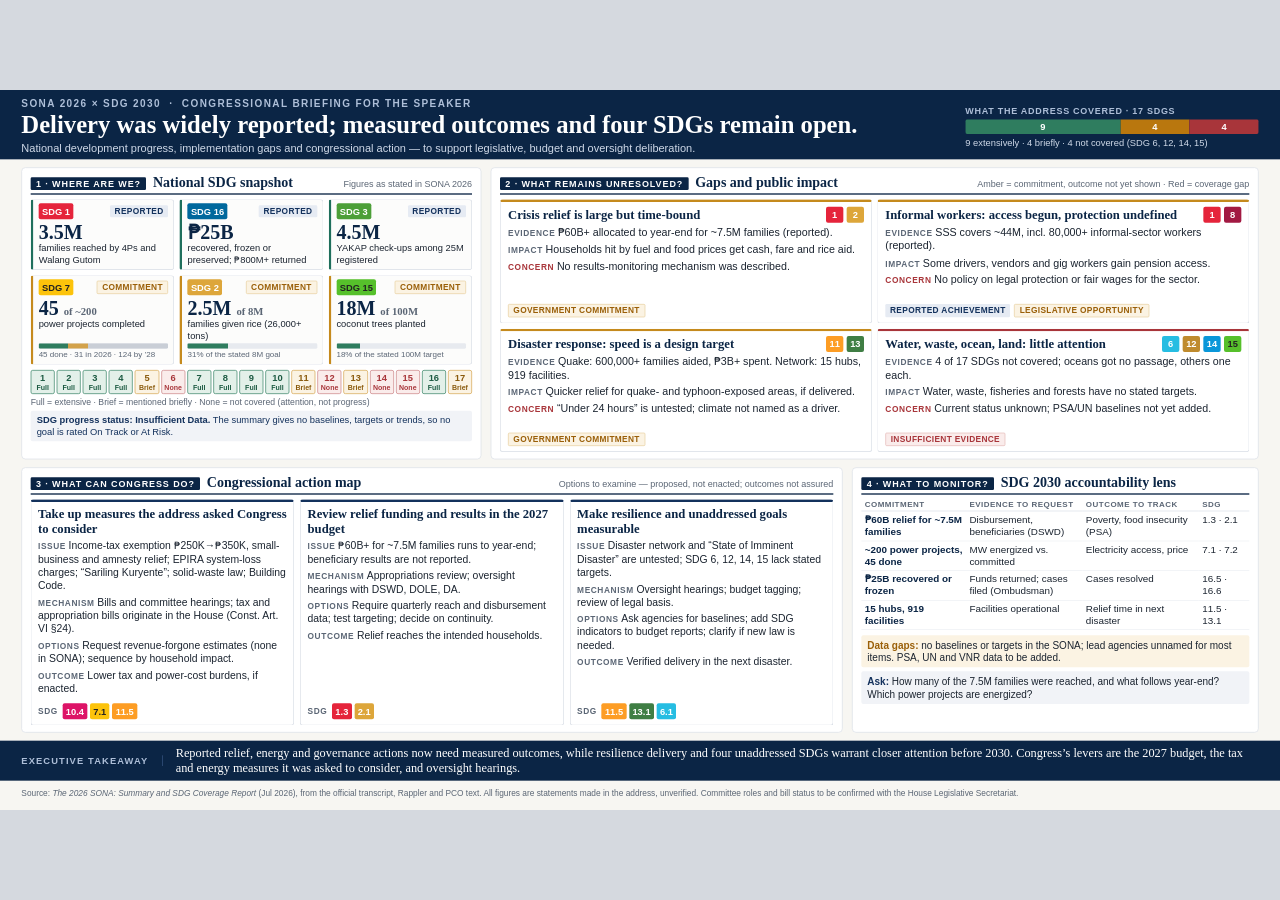
==== index.html @ 61a9dd0f "Add one-page Congressional SDG executive dashboard for SONA 2026 Co-Authored-By: Claude Sonnet 5.5 <" ====
<!doctype html>
<html lang="en">
<head>
<meta charset="utf-8">
<meta name="viewport" content="width=device-width, initial-scale=1">
<title>SONA 2026 × SDG 2030 — Congressional Executive Dashboard</title>
<style>
  :root{
    --navy:#0b2545; --navy-2:#13315c; --ink:#1b2430; --gray:#5b6675; --gray-2:#8a94a3;
    --line:#d9dee6; --paper:#f7f6f2; --card:#ffffff;
    --amber:#9a5f08; --amber-bg:#fbf3e3; --red:#a8353a; --red-bg:#faeceb; --teal:#1f6f5c;
  }
  *{box-sizing:border-box;margin:0;padding:0}
  html,body{height:100%;background:#d5d9df}
  body{font-family:"Segoe UI",Roboto,"Helvetica Neue",Arial,sans-serif;color:var(--ink);overflow:hidden}
  #stage{width:1920px;height:1080px;background:var(--paper);position:absolute;left:50%;top:50%;
    transform-origin:center center;display:grid;grid-template-rows:104px minmax(0,1fr) 60px 32px;gap:12px;padding:0 32px}
  h1,h2,h3{font-family:Georgia,"Times New Roman",serif;color:var(--navy)}

  /* A — headline */
  header{margin:0 -32px;padding:12px 32px;background:var(--navy);color:#fff;display:grid;grid-template-columns:1fr 440px;gap:32px;align-items:center}
  .eyebrow{font-size:15px;letter-spacing:.14em;text-transform:uppercase;color:#aebfd8;font-weight:600}
  header h1{color:#fff;font-size:37px;line-height:1.1;margin:3px 0 4px;font-weight:700;white-space:nowrap}
  .sub{font-size:16.5px;color:#cfd9e8;line-height:1.3}
  .cover{display:grid;gap:5px}
  .cover .lbl{font-size:13.5px;color:#aebfd8;letter-spacing:.08em;text-transform:uppercase;font-weight:600}
  .cbar{display:flex;height:22px;border-radius:3px;overflow:hidden;font-size:14px;font-weight:700}
  .cbar span{display:flex;align-items:center;justify-content:center;color:#fff}
  .cbar .c1{width:52.9%;background:#2f7d5f}.cbar .c2{width:23.5%;background:#b9770e}.cbar .c3{width:23.6%;background:#a8353a}
  .cleg{font-size:14px;color:#cfd9e8}

  main{display:grid;grid-template-columns:690px minmax(0,1fr);grid-template-rows:minmax(0,438px) minmax(0,1fr);gap:12px 14px;min-height:0}
  section{background:var(--card);border:1px solid var(--line);border-radius:6px;padding:9px 13px 10px;min-height:0;min-width:0;display:flex;flex-direction:column}
  .sh{display:flex;align-items:baseline;gap:10px;margin-bottom:7px;border-bottom:2px solid var(--navy);padding-bottom:4px;white-space:nowrap}
  .sh .q{font-size:13.5px;font-weight:700;letter-spacing:.1em;color:#fff;background:var(--navy);padding:2px 8px;border-radius:2px}
  .sh h2{font-size:21px;font-weight:700}
  .sh .note{margin-left:auto;font-size:13.5px;color:var(--gray)}

  .badge{display:inline-flex;align-items:center;justify-content:center;min-width:26px;height:24px;padding:0 5px;border-radius:3px;
    color:#fff;font-weight:800;font-size:14px;font-family:Arial,sans-serif;white-space:nowrap}
  .tag{font-size:12.5px;font-weight:700;letter-spacing:.04em;text-transform:uppercase;padding:2px 7px;border-radius:2px;white-space:nowrap}
  .t-rep{background:#e6ebf3;color:var(--navy-2)}
  .t-com{background:var(--amber-bg);color:var(--amber);border:1px solid #e7cf9e}
  .t-ins{background:var(--red-bg);color:var(--red);border:1px solid #e4b9b6}

  /* B */
  .kpis{display:grid;grid-template-columns:repeat(3,minmax(0,1fr));gap:8px}
  .kpi{border:1px solid var(--line);border-left:4px solid var(--teal);border-radius:4px;padding:5px 8px 6px;background:#fcfcfb;min-width:0}
  .kpi.amber{border-left-color:#c58a1d}
  .kpi .top{display:flex;justify-content:space-between;align-items:center;margin-bottom:2px}
  .kpi .num{font-family:Georgia,serif;font-size:30px;font-weight:700;color:var(--navy);line-height:1.1}
  .kpi .num small{font-size:16px;font-weight:600;color:var(--gray)}
  .kpi .lab{font-size:14px;line-height:1.22;min-height:34px}
  .bar{display:flex;height:8px;border-radius:2px;overflow:hidden;background:#e7eaef;margin-top:3px}
  .bar i{display:block;height:100%}
  .bcap{font-size:12px;color:var(--gray);margin-top:2px;line-height:1.2;white-space:nowrap}
  .matrix{margin-top:8px;display:grid;grid-template-columns:repeat(17,minmax(0,1fr));gap:3px}
  .tile{height:36px;border-radius:3px;display:flex;flex-direction:column;align-items:center;justify-content:center;line-height:1;border:1.5px solid}
  .tile b{font-size:14px;font-family:Arial,sans-serif}.tile span{font-size:10.5px;margin-top:3px;font-weight:600}
  .full{background:#e3f0e9;border-color:#2f7d5f;color:#1c5a42}
  .part{background:var(--amber-bg);border-color:#d3a24a;color:#8a5a0c}
  .none{background:var(--red-bg);border-color:#c97d80;color:var(--red)}
  .mrow{margin-top:4px;font-size:13px;color:var(--gray);white-space:nowrap}
  .status{margin-top:6px;background:#f1f3f7;border-radius:3px;padding:5px 9px;font-size:14px;color:var(--navy-2);line-height:1.28}

  /* C */
  .gaps{display:grid;grid-template-columns:1fr 1fr;grid-template-rows:1fr 1fr;gap:8px;flex:1;min-height:0}
  .gap{border:1px solid var(--line);border-top:4px solid #c58a1d;border-radius:4px;padding:7px 11px 8px;background:#fff;display:flex;flex-direction:column;gap:5px;min-width:0}
  .gap.red{border-top-color:var(--red)}
  .gap .hd{display:flex;align-items:center;gap:5px}
  .gap h3{font-size:19px;line-height:1.15;font-weight:700;flex:1}
  .gap p{font-size:16px;line-height:1.27}
  .gap p b,.act .f b{font-size:12.5px;letter-spacing:.07em;text-transform:uppercase;color:var(--gray);margin-right:4px}
  .gap p.concern b{color:var(--red)}
  .gap .tags{display:flex;gap:6px;margin-top:auto;padding-top:4px}

  /* D + E */
  .lower{grid-column:1 / 3;grid-row:2;display:grid;grid-template-columns:minmax(0,1fr) 610px;gap:14px;min-height:0}
  .acts{display:grid;grid-template-columns:repeat(3,minmax(0,1fr));gap:9px;flex:1;min-height:0}
  .act{border:1px solid var(--line);border-top:4px solid var(--navy-2);border-radius:4px;padding:7px 10px 8px;display:flex;flex-direction:column;gap:5px;background:#fff;min-width:0}
  .act h3{font-size:19px;line-height:1.15;font-weight:700}
  .act .f{font-size:15.6px;line-height:1.28}
  .act .sdgs{margin-top:auto;display:flex;gap:4px;align-items:center}
  .act .sdgs em{font-size:12.5px;color:var(--gray);font-style:normal;margin-right:3px;text-transform:uppercase;letter-spacing:.07em;font-weight:700}

  .chain{width:100%;border-collapse:collapse;font-size:14.8px;line-height:1.2;table-layout:fixed}
  .chain th{font-size:12px;letter-spacing:.06em;text-transform:uppercase;color:var(--gray);text-align:left;padding:0 5px 3px;border-bottom:1px solid var(--line)}
  .chain td{padding:4px 5px;vertical-align:top;border-bottom:1px solid #eceff3}
  .chain td:first-child{font-weight:600;color:var(--navy)}
  .qs{margin-top:8px;display:grid;gap:6px;font-size:15px;line-height:1.27}
  .qs div{padding:5px 9px;border-radius:3px;background:#f1f3f7}
  .qs b{color:var(--navy-2)}
  .qs .gapbox{background:var(--amber-bg)}.qs .gapbox b{color:var(--amber)}

  /* F */
  .take{margin:0 -32px;background:var(--navy);color:#fff;padding:6px 32px;display:flex;align-items:center;gap:20px}
  .take .lbl{flex:none;font-size:14px;letter-spacing:.12em;text-transform:uppercase;color:#aebfd8;font-weight:700;border-right:1px solid #3a5885;padding-right:20px}
  .take p{font-family:Georgia,serif;font-size:18.5px;line-height:1.25}
  footer{font-size:12.5px;color:var(--gray);line-height:1.25;align-self:start}

  @page{size:1920px 1080px;margin:0}
  @media print{
    html,body{background:none;overflow:visible;height:auto}
    #stage{position:static;transform:none!important;margin:0}
    *{-webkit-print-color-adjust:exact;print-color-adjust:exact}
  }
</style>
</head>
<body>
<div id="stage">

  <!-- A — Executive headline -->
  <header>
    <div>
      <div class="eyebrow">SONA 2026 × SDG 2030 &nbsp;·&nbsp; Congressional briefing for the Speaker</div>
      <h1>Delivery was widely reported; measured outcomes and four SDGs remain open.</h1>
      <div class="sub">National development progress, implementation gaps and congressional action — to support legislative, budget and oversight deliberation.</div>
    </div>
    <div class="cover">
      <div class="lbl">What the address covered · 17 SDGs</div>
      <div class="cbar" role="img" aria-label="9 SDGs covered extensively, 4 briefly, 4 not covered">
        <span class="c1">9</span><span class="c2">4</span><span class="c3">4</span>
      </div>
      <div class="cleg">9 extensively · 4 briefly · 4 not covered (SDG 6, 12, 14, 15)</div>
    </div>
  </header>

  <main>
    <!-- B — Where are we? -->
    <section id="B">
      <div class="sh"><span class="q">1 · WHERE ARE WE?</span><h2>National SDG snapshot</h2><span class="note">Figures as stated in SONA 2026</span></div>
      <div class="kpis">
        <div class="kpi"><div class="top"><span class="badge" style="background:#E5243B">SDG 1</span><span class="tag t-rep">Reported</span></div>
          <div class="num">3.5M</div><div class="lab">families reached by 4Ps and Walang Gutom</div></div>
        <div class="kpi"><div class="top"><span class="badge" style="background:#00689D">SDG 16</span><span class="tag t-rep">Reported</span></div>
          <div class="num">₱25B</div><div class="lab">recovered, frozen or preserved; ₱800M+ returned</div></div>
        <div class="kpi"><div class="top"><span class="badge" style="background:#4C9F38">SDG 3</span><span class="tag t-rep">Reported</span></div>
          <div class="num">4.5M</div><div class="lab">YAKAP check-ups among 25M registered</div></div>
        <div class="kpi amber"><div class="top"><span class="badge" style="background:#FCC30B;color:#222">SDG 7</span><span class="tag t-com">Commitment</span></div>
          <div class="num">45 <small>of ~200</small></div><div class="lab">power projects completed</div>
          <div class="bar" aria-hidden="true"><i style="width:22.5%;background:#2f7d5f"></i><i style="width:15.5%;background:#d3a24a"></i><i style="width:62%;background:#c9ced6"></i></div>
          <div class="bcap">45 done · 31 in 2026 · 124 by ’28</div></div>
        <div class="kpi amber"><div class="top"><span class="badge" style="background:#DDA63A">SDG 2</span><span class="tag t-com">Commitment</span></div>
          <div class="num">2.5M <small>of 8M</small></div><div class="lab">families given rice (26,000+ tons)</div>
          <div class="bar" aria-hidden="true"><i style="width:31.25%;background:#2f7d5f"></i></div>
          <div class="bcap">31% of the stated 8M goal</div></div>
        <div class="kpi amber"><div class="top"><span class="badge" style="background:#56C02B;color:#222">SDG 15</span><span class="tag t-com">Commitment</span></div>
          <div class="num">18M <small>of 100M</small></div><div class="lab">coconut trees planted</div>
          <div class="bar" aria-hidden="true"><i style="width:18%;background:#2f7d5f"></i></div>
          <div class="bcap">18% of the stated 100M target</div></div>
      </div>
      <div class="matrix" role="img" aria-label="SDG coverage matrix">
        <div class="tile full"><b>1</b><span>Full</span></div><div class="tile full"><b>2</b><span>Full</span></div><div class="tile full"><b>3</b><span>Full</span></div>
        <div class="tile full"><b>4</b><span>Full</span></div><div class="tile part"><b>5</b><span>Brief</span></div><div class="tile none"><b>6</b><span>None</span></div>
        <div class="tile full"><b>7</b><span>Full</span></div><div class="tile full"><b>8</b><span>Full</span></div><div class="tile full"><b>9</b><span>Full</span></div>
        <div class="tile full"><b>10</b><span>Full</span></div><div class="tile part"><b>11</b><span>Brief</span></div><div class="tile none"><b>12</b><span>None</span></div>
        <div class="tile part"><b>13</b><span>Brief</span></div><div class="tile none"><b>14</b><span>None</span></div><div class="tile none"><b>15</b><span>None</span></div>
        <div class="tile full"><b>16</b><span>Full</span></div><div class="tile part"><b>17</b><span>Brief</span></div>
      </div>
      <div class="mrow">Full = extensive · Brief = mentioned briefly · None = not covered (attention, not progress)</div>
      <div class="status"><b>SDG progress status: Insufficient Data.</b> The summary gives no baselines, targets or trends, so no goal is rated On Track or At Risk.</div>
    </section>

    <!-- C — What remains unresolved? -->
    <section id="C">
      <div class="sh"><span class="q">2 · WHAT REMAINS UNRESOLVED?</span><h2>Gaps and public impact</h2><span class="note">Amber = commitment, outcome not yet shown · Red = coverage gap</span></div>
      <div class="gaps">
        <div class="gap">
          <div class="hd"><h3>Crisis relief is large but time-bound</h3><span class="badge" style="background:#E5243B">1</span><span class="badge" style="background:#DDA63A">2</span></div>
          <p><b>Evidence</b>₱60B+ allocated to year-end for ~7.5M families (reported).</p>
          <p><b>Impact</b>Households hit by fuel and food prices get cash, fare and rice aid.</p>
          <p class="concern"><b>Concern</b>No results-monitoring mechanism was described.</p>
          <div class="tags"><span class="tag t-com">Government commitment</span></div>
        </div>
        <div class="gap">
          <div class="hd"><h3>Informal workers: access begun, protection undefined</h3><span class="badge" style="background:#E5243B">1</span><span class="badge" style="background:#A21942">8</span></div>
          <p><b>Evidence</b>SSS covers ~44M, incl. 80,000+ informal-sector workers (reported).</p>
          <p><b>Impact</b>Some drivers, vendors and gig workers gain pension access.</p>
          <p class="concern"><b>Concern</b>No policy on legal protection or fair wages for the sector.</p>
          <div class="tags"><span class="tag t-rep">Reported achievement</span><span class="tag t-com">Legislative opportunity</span></div>
        </div>
        <div class="gap">
          <div class="hd"><h3>Disaster response: speed is a design target</h3><span class="badge" style="background:#FD9D24">11</span><span class="badge" style="background:#3F7E44">13</span></div>
          <p><b>Evidence</b>Quake: 600,000+ families aided, ₱3B+ spent. Network: 15 hubs, 919 facilities.</p>
          <p><b>Impact</b>Quicker relief for quake- and typhoon-exposed areas, if delivered.</p>
          <p class="concern"><b>Concern</b>“Under 24 hours” is untested; climate not named as a driver.</p>
          <div class="tags"><span class="tag t-com">Government commitment</span></div>
        </div>
        <div class="gap red">
          <div class="hd"><h3>Water, waste, ocean, land: little attention</h3><span class="badge" style="background:#26BDE2">6</span><span class="badge" style="background:#BF8B2E">12</span><span class="badge" style="background:#0A97D9">14</span><span class="badge" style="background:#56C02B;color:#222">15</span></div>
          <p><b>Evidence</b>4 of 17 SDGs not covered; oceans got no passage, others one each.</p>
          <p><b>Impact</b>Water, waste, fisheries and forests have no stated targets.</p>
          <p class="concern"><b>Concern</b>Current status unknown; PSA/UN baselines not yet added.</p>
          <div class="tags"><span class="tag t-ins">Insufficient evidence</span></div>
        </div>
      </div>
    </section>

    <div class="lower">
      <!-- D — What can Congress do? -->
      <section id="D">
        <div class="sh"><span class="q">3 · WHAT CAN CONGRESS DO?</span><h2>Congressional action map</h2><span class="note">Options to examine — proposed, not enacted; outcomes not assured</span></div>
        <div class="acts">
          <div class="act">
            <h3>Take up measures the address asked Congress to consider</h3>
            <div class="f"><b>Issue</b>Income-tax exemption ₱250K→₱350K, small-business and amnesty relief; EPIRA system-loss charges; “Sariling Kuryente”; solid-waste law; Building Code.</div>
            <div class="f"><b>Mechanism</b>Bills and committee hearings; tax and appropriation bills originate in the House (Const. Art. VI §24).</div>
            <div class="f"><b>Options</b>Request revenue-forgone estimates (none in SONA); sequence by household impact.</div>
            <div class="f"><b>Outcome</b>Lower tax and power-cost burdens, if enacted.</div>
            <div class="sdgs"><em>SDG</em><span class="badge" style="background:#DD1367">10.4</span><span class="badge" style="background:#FCC30B;color:#222">7.1</span><span class="badge" style="background:#FD9D24">11.5</span></div>
          </div>
          <div class="act">
            <h3>Review relief funding and results in the 2027 budget</h3>
            <div class="f"><b>Issue</b>₱60B+ for ~7.5M families runs to year-end; beneficiary results are not reported.</div>
            <div class="f"><b>Mechanism</b>Appropriations review; oversight hearings with DSWD, DOLE, DA.</div>
            <div class="f"><b>Options</b>Require quarterly reach and disbursement data; test targeting; decide on continuity.</div>
            <div class="f"><b>Outcome</b>Relief reaches the intended households.</div>
            <div class="sdgs"><em>SDG</em><span class="badge" style="background:#E5243B">1.3</span><span class="badge" style="background:#DDA63A">2.1</span></div>
          </div>
          <div class="act">
            <h3>Make resilience and unaddressed goals measurable</h3>
            <div class="f"><b>Issue</b>Disaster network and “State of Imminent Disaster” are untested; SDG 6, 12, 14, 15 lack stated targets.</div>
            <div class="f"><b>Mechanism</b>Oversight hearings; budget tagging; review of legal basis.</div>
            <div class="f"><b>Options</b>Ask agencies for baselines; add SDG indicators to budget reports; clarify if new law is needed.</div>
            <div class="f"><b>Outcome</b>Verified delivery in the next disaster.</div>
            <div class="sdgs"><em>SDG</em><span class="badge" style="background:#FD9D24">11.5</span><span class="badge" style="background:#3F7E44">13.1</span><span class="badge" style="background:#26BDE2">6.1</span></div>
          </div>
        </div>
      </section>

      <!-- E — What should be monitored? -->
      <section id="E">
        <div class="sh"><span class="q">4 · WHAT TO MONITOR?</span><h2>SDG 2030 accountability lens</h2></div>
        <table class="chain">
          <colgroup><col style="width:27%"><col style="width:30%"><col style="width:30%"><col style="width:13%"></colgroup>
          <thead><tr><th>Commitment</th><th>Evidence to request</th><th>Outcome to track</th><th>SDG</th></tr></thead>
          <tbody>
            <tr><td>₱60B relief for ~7.5M families</td><td>Disbursement, beneficiaries (DSWD)</td><td>Poverty, food insecurity (PSA)</td><td>1.3 · 2.1</td></tr>
            <tr><td>~200 power projects, 45 done</td><td>MW energized vs. committed</td><td>Electricity access, price</td><td>7.1 · 7.2</td></tr>
            <tr><td>₱25B recovered or frozen</td><td>Funds returned; cases filed (Ombudsman)</td><td>Cases resolved</td><td>16.5 · 16.6</td></tr>
            <tr><td>15 hubs, 919 facilities</td><td>Facilities operational</td><td>Relief time in next disaster</td><td>11.5 · 13.1</td></tr>
          </tbody>
        </table>
        <div class="qs">
          <div class="gapbox"><b>Data gaps:</b> no baselines or targets in the SONA; lead agencies unnamed for most items. PSA, UN and VNR data to be added.</div>
          <div><b>Ask:</b> How many of the 7.5M families were reached, and what follows year-end? Which power projects are energized?</div>
        </div>
      </section>
    </div>
  </main>

  <!-- F — Executive takeaway -->
  <div class="take">
    <span class="lbl">Executive takeaway</span>
    <p>Reported relief, energy and governance actions now need measured outcomes, while resilience delivery and four unaddressed SDGs warrant closer attention before 2030. Congress’s levers are the 2027 budget, the tax and energy measures it was asked to consider, and oversight hearings.</p>
  </div>

  <footer>
    Source: <i>The 2026 SONA: Summary and SDG Coverage Report</i> (Jul 2026), from the official transcript, Rappler and PCO text. All figures are statements made in the address, unverified. Committee roles and bill status to be confirmed with the House Legislative Secretariat.
  </footer>
</div>

<script>
  (function(){
    var s=document.getElementById('stage');
    function fit(){
      var k=Math.min(window.innerWidth/1920,window.innerHeight/1080);
      s.style.transform='translate(-50%,-50%) scale('+k+')';
    }
    window.addEventListener('resize',fit);fit();
  })();
</script>
</body>
</html>
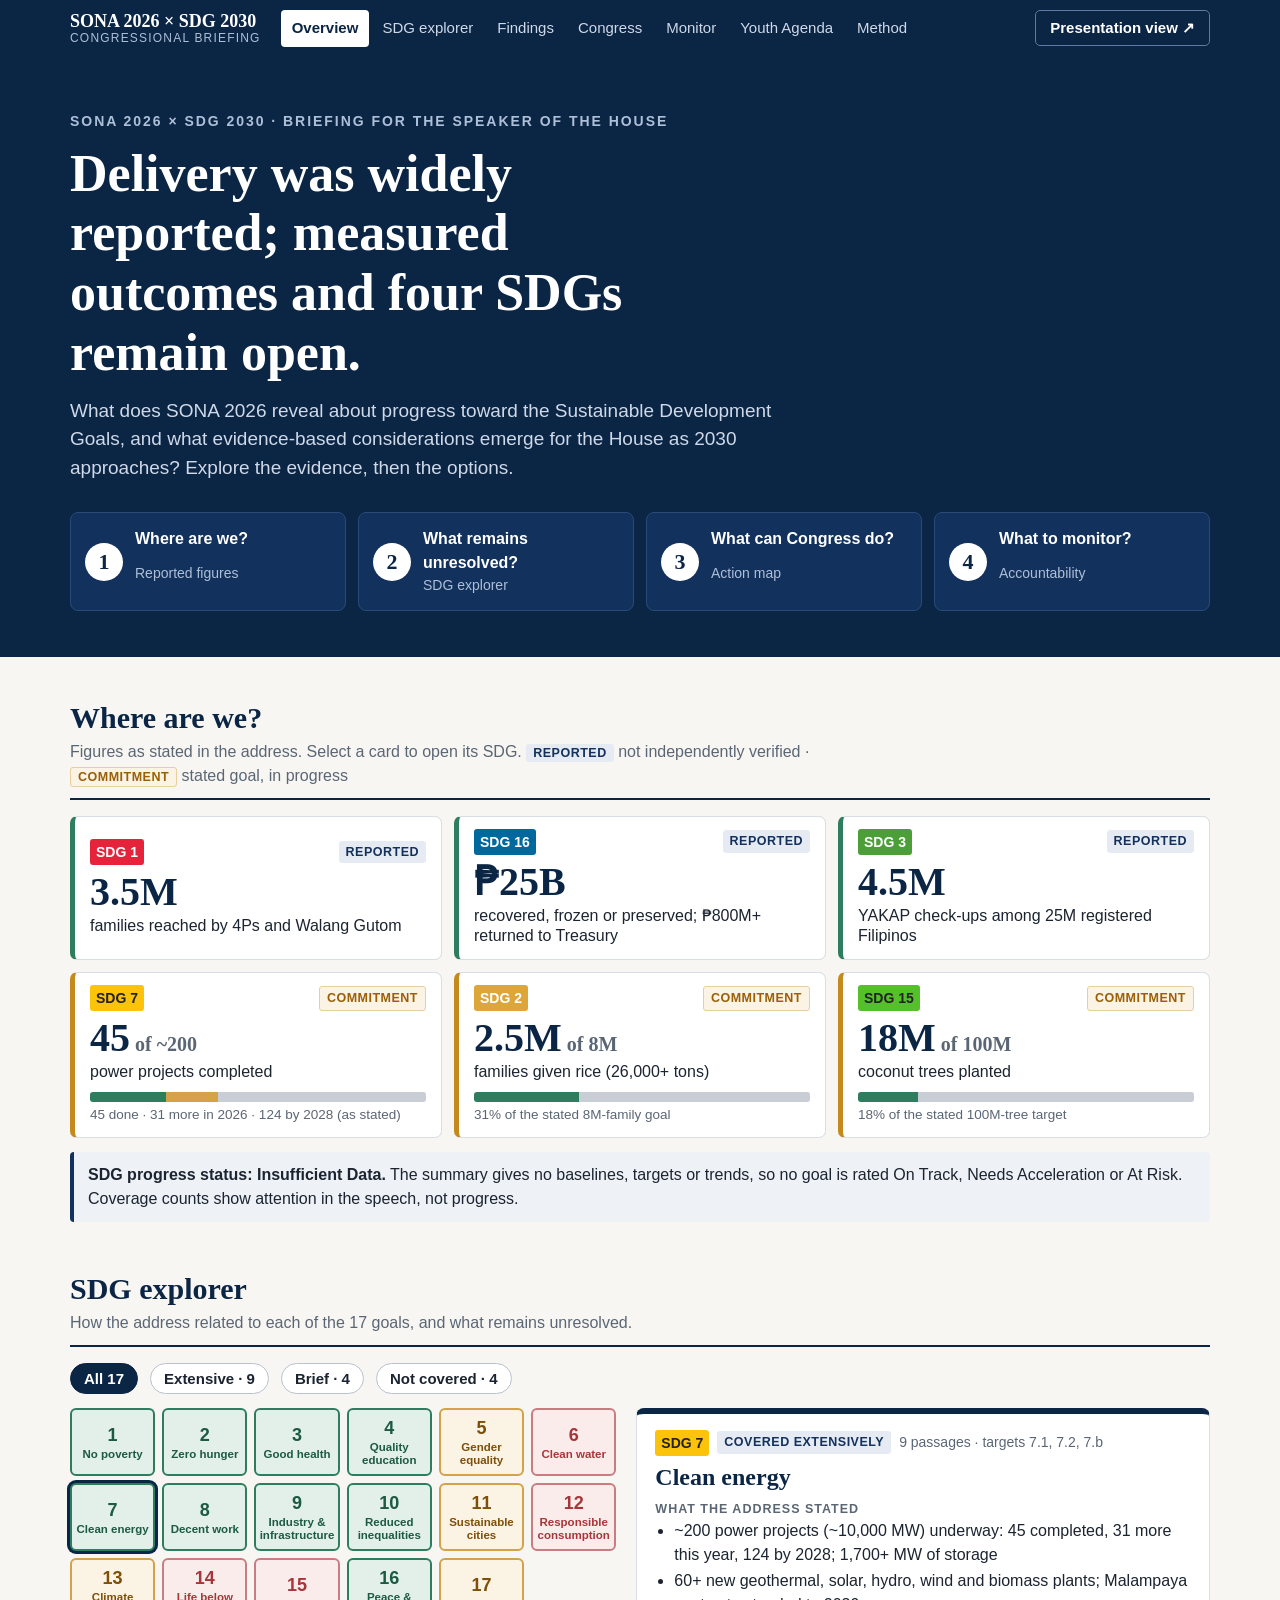
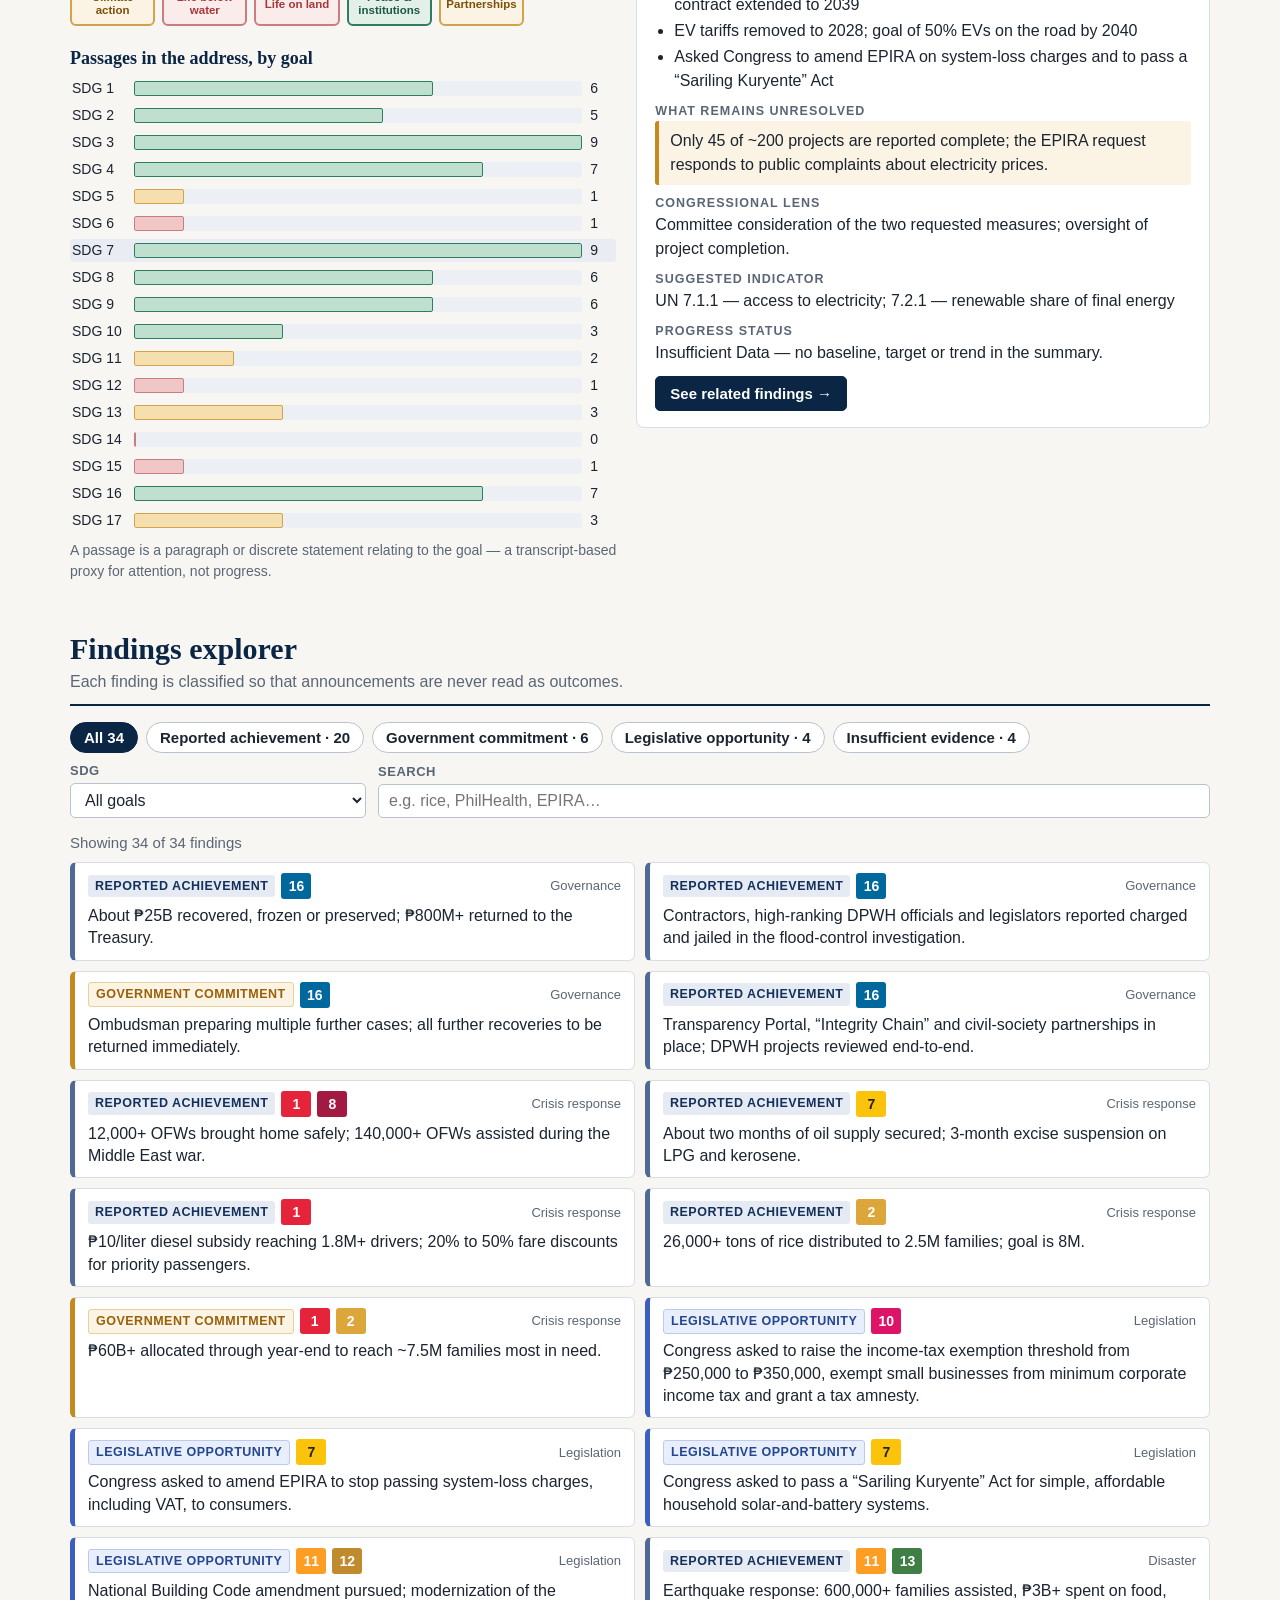
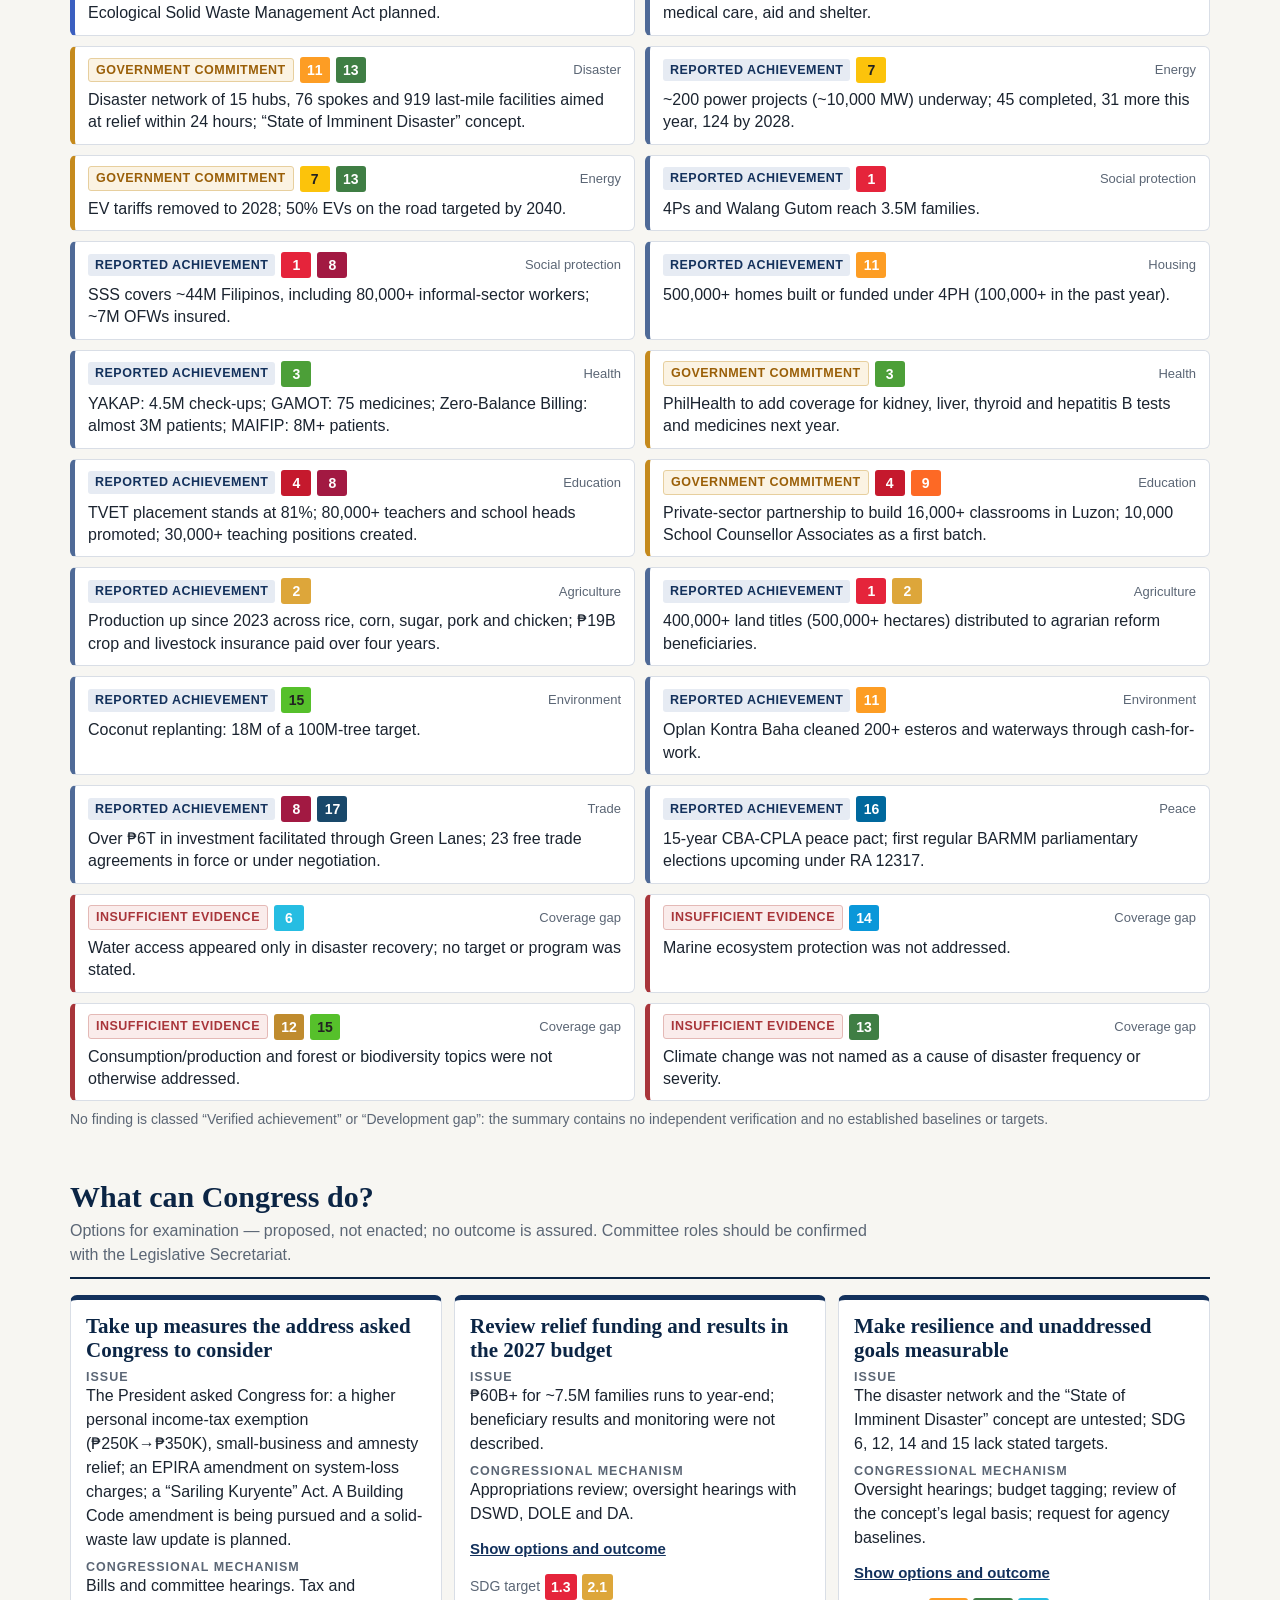
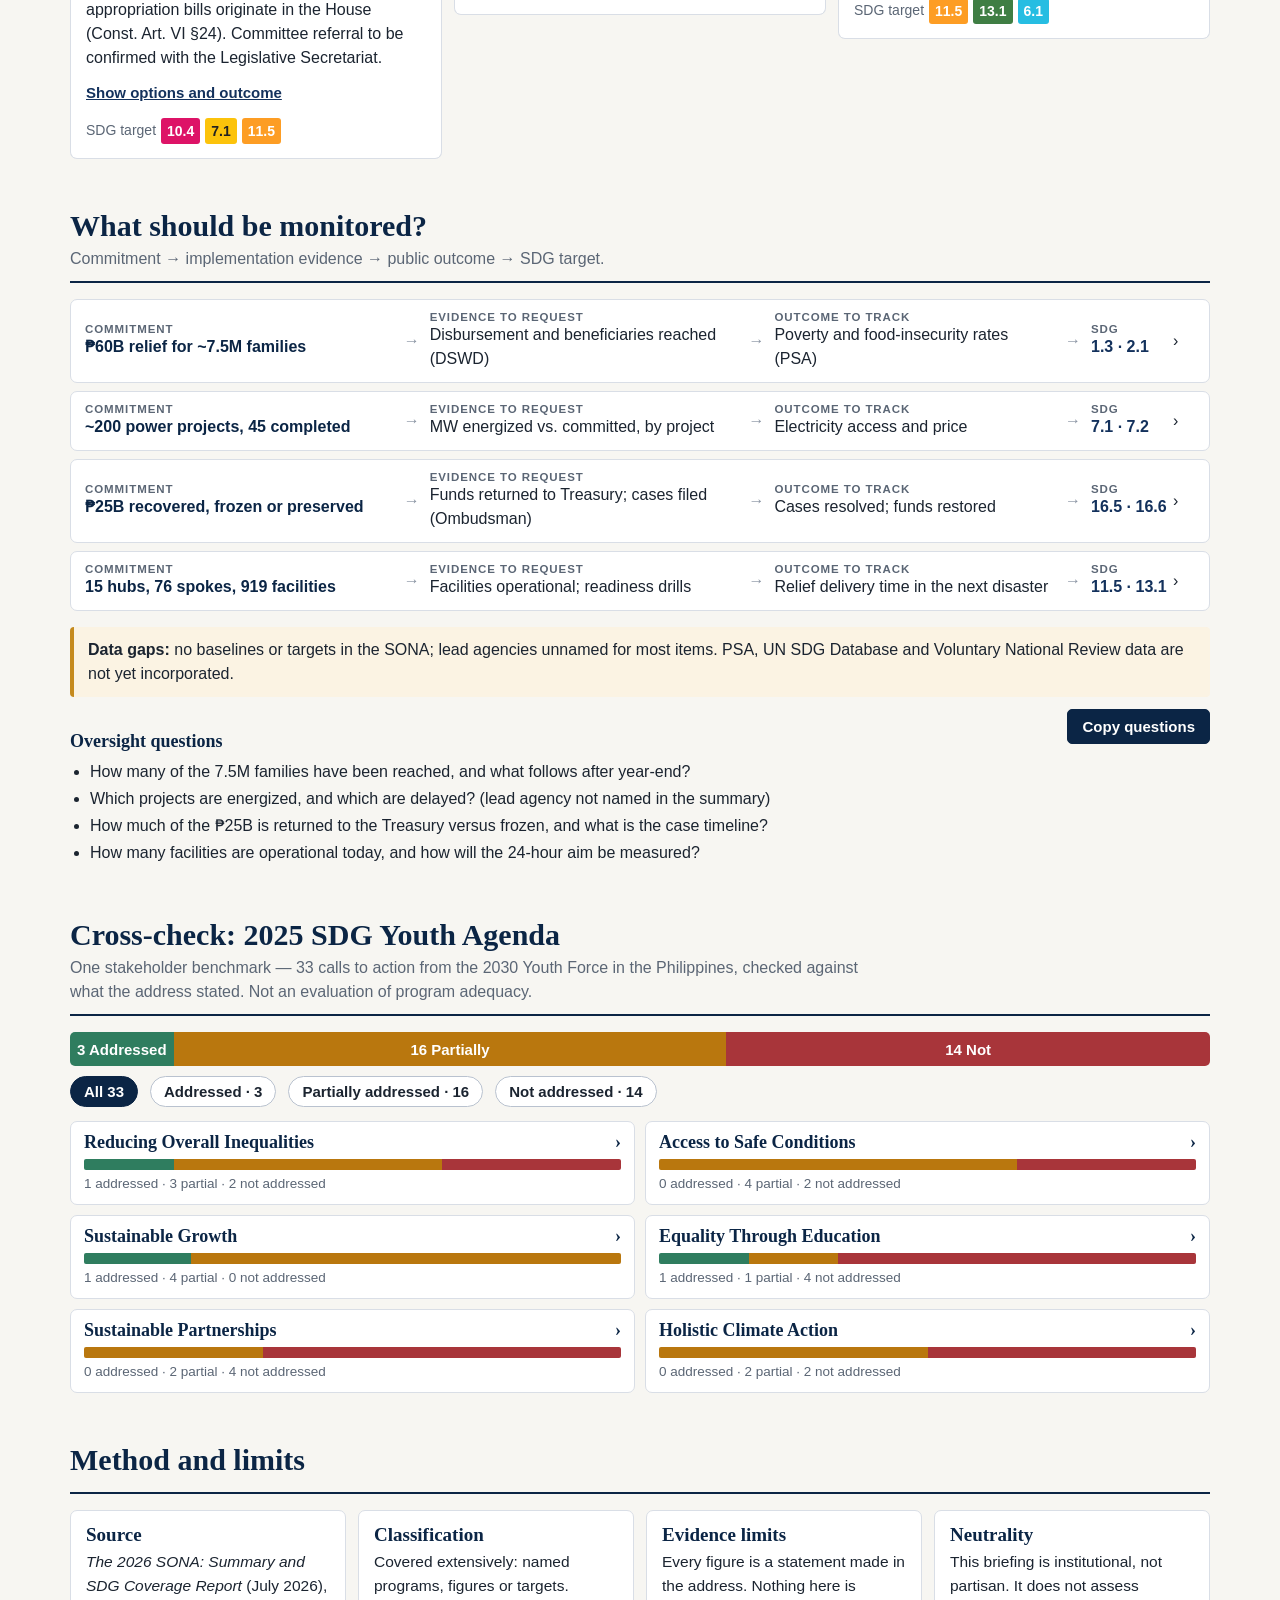
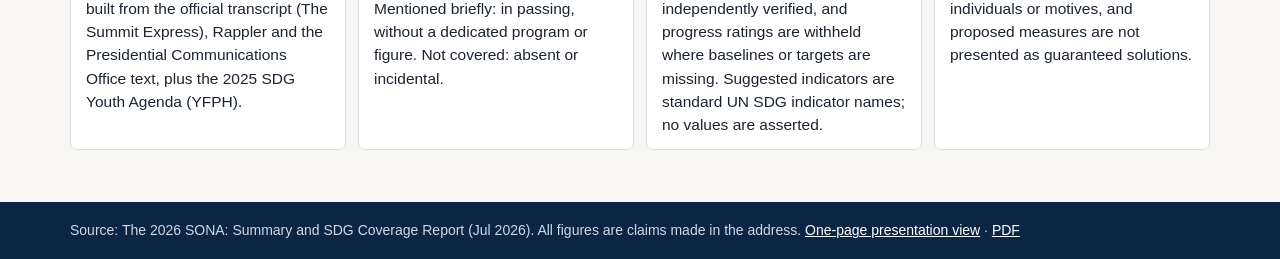
==== commit 9103a4ff: "Add interactive multi-view site and GitHub Pages workflow Move the one-page dashboard to presentatio" ====
--- a/index.html
+++ b/index.html
@@ -3,272 +3,131 @@
 <head>
 <meta charset="utf-8">
 <meta name="viewport" content="width=device-width, initial-scale=1">
-<title>SONA 2026 × SDG 2030 — Congressional Executive Dashboard</title>
-<style>
-  :root{
-    --navy:#0b2545; --navy-2:#13315c; --ink:#1b2430; --gray:#5b6675; --gray-2:#8a94a3;
-    --line:#d9dee6; --paper:#f7f6f2; --card:#ffffff;
-    --amber:#9a5f08; --amber-bg:#fbf3e3; --red:#a8353a; --red-bg:#faeceb; --teal:#1f6f5c;
-  }
-  *{box-sizing:border-box;margin:0;padding:0}
-  html,body{height:100%;background:#d5d9df}
-  body{font-family:"Segoe UI",Roboto,"Helvetica Neue",Arial,sans-serif;color:var(--ink);overflow:hidden}
-  #stage{width:1920px;height:1080px;background:var(--paper);position:absolute;left:50%;top:50%;
-    transform-origin:center center;display:grid;grid-template-rows:104px minmax(0,1fr) 60px 32px;gap:12px;padding:0 32px}
-  h1,h2,h3{font-family:Georgia,"Times New Roman",serif;color:var(--navy)}
-
-  /* A — headline */
-  header{margin:0 -32px;padding:12px 32px;background:var(--navy);color:#fff;display:grid;grid-template-columns:1fr 440px;gap:32px;align-items:center}
-  .eyebrow{font-size:15px;letter-spacing:.14em;text-transform:uppercase;color:#aebfd8;font-weight:600}
-  header h1{color:#fff;font-size:37px;line-height:1.1;margin:3px 0 4px;font-weight:700;white-space:nowrap}
-  .sub{font-size:16.5px;color:#cfd9e8;line-height:1.3}
-  .cover{display:grid;gap:5px}
-  .cover .lbl{font-size:13.5px;color:#aebfd8;letter-spacing:.08em;text-transform:uppercase;font-weight:600}
-  .cbar{display:flex;height:22px;border-radius:3px;overflow:hidden;font-size:14px;font-weight:700}
-  .cbar span{display:flex;align-items:center;justify-content:center;color:#fff}
-  .cbar .c1{width:52.9%;background:#2f7d5f}.cbar .c2{width:23.5%;background:#b9770e}.cbar .c3{width:23.6%;background:#a8353a}
-  .cleg{font-size:14px;color:#cfd9e8}
-
-  main{display:grid;grid-template-columns:690px minmax(0,1fr);grid-template-rows:minmax(0,438px) minmax(0,1fr);gap:12px 14px;min-height:0}
-  section{background:var(--card);border:1px solid var(--line);border-radius:6px;padding:9px 13px 10px;min-height:0;min-width:0;display:flex;flex-direction:column}
-  .sh{display:flex;align-items:baseline;gap:10px;margin-bottom:7px;border-bottom:2px solid var(--navy);padding-bottom:4px;white-space:nowrap}
-  .sh .q{font-size:13.5px;font-weight:700;letter-spacing:.1em;color:#fff;background:var(--navy);padding:2px 8px;border-radius:2px}
-  .sh h2{font-size:21px;font-weight:700}
-  .sh .note{margin-left:auto;font-size:13.5px;color:var(--gray)}
-
-  .badge{display:inline-flex;align-items:center;justify-content:center;min-width:26px;height:24px;padding:0 5px;border-radius:3px;
-    color:#fff;font-weight:800;font-size:14px;font-family:Arial,sans-serif;white-space:nowrap}
-  .tag{font-size:12.5px;font-weight:700;letter-spacing:.04em;text-transform:uppercase;padding:2px 7px;border-radius:2px;white-space:nowrap}
-  .t-rep{background:#e6ebf3;color:var(--navy-2)}
-  .t-com{background:var(--amber-bg);color:var(--amber);border:1px solid #e7cf9e}
-  .t-ins{background:var(--red-bg);color:var(--red);border:1px solid #e4b9b6}
-
-  /* B */
-  .kpis{display:grid;grid-template-columns:repeat(3,minmax(0,1fr));gap:8px}
-  .kpi{border:1px solid var(--line);border-left:4px solid var(--teal);border-radius:4px;padding:5px 8px 6px;background:#fcfcfb;min-width:0}
-  .kpi.amber{border-left-color:#c58a1d}
-  .kpi .top{display:flex;justify-content:space-between;align-items:center;margin-bottom:2px}
-  .kpi .num{font-family:Georgia,serif;font-size:30px;font-weight:700;color:var(--navy);line-height:1.1}
-  .kpi .num small{font-size:16px;font-weight:600;color:var(--gray)}
-  .kpi .lab{font-size:14px;line-height:1.22;min-height:34px}
-  .bar{display:flex;height:8px;border-radius:2px;overflow:hidden;background:#e7eaef;margin-top:3px}
-  .bar i{display:block;height:100%}
-  .bcap{font-size:12px;color:var(--gray);margin-top:2px;line-height:1.2;white-space:nowrap}
-  .matrix{margin-top:8px;display:grid;grid-template-columns:repeat(17,minmax(0,1fr));gap:3px}
-  .tile{height:36px;border-radius:3px;display:flex;flex-direction:column;align-items:center;justify-content:center;line-height:1;border:1.5px solid}
-  .tile b{font-size:14px;font-family:Arial,sans-serif}.tile span{font-size:10.5px;margin-top:3px;font-weight:600}
-  .full{background:#e3f0e9;border-color:#2f7d5f;color:#1c5a42}
-  .part{background:var(--amber-bg);border-color:#d3a24a;color:#8a5a0c}
-  .none{background:var(--red-bg);border-color:#c97d80;color:var(--red)}
-  .mrow{margin-top:4px;font-size:13px;color:var(--gray);white-space:nowrap}
-  .status{margin-top:6px;background:#f1f3f7;border-radius:3px;padding:5px 9px;font-size:14px;color:var(--navy-2);line-height:1.28}
-
-  /* C */
-  .gaps{display:grid;grid-template-columns:1fr 1fr;grid-template-rows:1fr 1fr;gap:8px;flex:1;min-height:0}
-  .gap{border:1px solid var(--line);border-top:4px solid #c58a1d;border-radius:4px;padding:7px 11px 8px;background:#fff;display:flex;flex-direction:column;gap:5px;min-width:0}
-  .gap.red{border-top-color:var(--red)}
-  .gap .hd{display:flex;align-items:center;gap:5px}
-  .gap h3{font-size:19px;line-height:1.15;font-weight:700;flex:1}
-  .gap p{font-size:16px;line-height:1.27}
-  .gap p b,.act .f b{font-size:12.5px;letter-spacing:.07em;text-transform:uppercase;color:var(--gray);margin-right:4px}
-  .gap p.concern b{color:var(--red)}
-  .gap .tags{display:flex;gap:6px;margin-top:auto;padding-top:4px}
-
-  /* D + E */
-  .lower{grid-column:1 / 3;grid-row:2;display:grid;grid-template-columns:minmax(0,1fr) 610px;gap:14px;min-height:0}
-  .acts{display:grid;grid-template-columns:repeat(3,minmax(0,1fr));gap:9px;flex:1;min-height:0}
-  .act{border:1px solid var(--line);border-top:4px solid var(--navy-2);border-radius:4px;padding:7px 10px 8px;display:flex;flex-direction:column;gap:5px;background:#fff;min-width:0}
-  .act h3{font-size:19px;line-height:1.15;font-weight:700}
-  .act .f{font-size:15.6px;line-height:1.28}
-  .act .sdgs{margin-top:auto;display:flex;gap:4px;align-items:center}
-  .act .sdgs em{font-size:12.5px;color:var(--gray);font-style:normal;margin-right:3px;text-transform:uppercase;letter-spacing:.07em;font-weight:700}
-
-  .chain{width:100%;border-collapse:collapse;font-size:14.8px;line-height:1.2;table-layout:fixed}
-  .chain th{font-size:12px;letter-spacing:.06em;text-transform:uppercase;color:var(--gray);text-align:left;padding:0 5px 3px;border-bottom:1px solid var(--line)}
-  .chain td{padding:4px 5px;vertical-align:top;border-bottom:1px solid #eceff3}
-  .chain td:first-child{font-weight:600;color:var(--navy)}
-  .qs{margin-top:8px;display:grid;gap:6px;font-size:15px;line-height:1.27}
-  .qs div{padding:5px 9px;border-radius:3px;background:#f1f3f7}
-  .qs b{color:var(--navy-2)}
-  .qs .gapbox{background:var(--amber-bg)}.qs .gapbox b{color:var(--amber)}
-
-  /* F */
-  .take{margin:0 -32px;background:var(--navy);color:#fff;padding:6px 32px;display:flex;align-items:center;gap:20px}
-  .take .lbl{flex:none;font-size:14px;letter-spacing:.12em;text-transform:uppercase;color:#aebfd8;font-weight:700;border-right:1px solid #3a5885;padding-right:20px}
-  .take p{font-family:Georgia,serif;font-size:18.5px;line-height:1.25}
-  footer{font-size:12.5px;color:var(--gray);line-height:1.25;align-self:start}
-
-  @page{size:1920px 1080px;margin:0}
-  @media print{
-    html,body{background:none;overflow:visible;height:auto}
-    #stage{position:static;transform:none!important;margin:0}
-    *{-webkit-print-color-adjust:exact;print-color-adjust:exact}
-  }
-</style>
+<title>SONA 2026 × SDG 2030 — Congressional Dashboard</title>
+<meta name="description" content="Interactive congressional briefing: what SONA 2026 reported, what remains unresolved, what Congress can do and what to monitor toward the 2030 SDGs.">
+<link rel="stylesheet" href="assets/style.css">
 </head>
 <body>
-<div id="stage">
+<a class="skip" href="#main">Skip to content</a>
 
-  <!-- A — Executive headline -->
-  <header>
-    <div>
-      <div class="eyebrow">SONA 2026 × SDG 2030 &nbsp;·&nbsp; Congressional briefing for the Speaker</div>
+<header class="top">
+  <div class="top-in">
+    <a class="brand" href="#overview"><b>SONA 2026 × SDG 2030</b><span>Congressional briefing</span></a>
+    <nav id="nav" aria-label="Sections">
+      <a href="#overview">Overview</a>
+      <a href="#sdgs">SDG explorer</a>
+      <a href="#findings">Findings</a>
+      <a href="#congress">Congress</a>
+      <a href="#monitor">Monitor</a>
+      <a href="#youth">Youth Agenda</a>
+      <a href="#method">Method</a>
+    </nav>
+    <a class="btn ghost" href="presentation.html">Presentation view ↗</a>
+  </div>
+</header>
+
+<main id="main">
+
+  <!-- OVERVIEW -->
+  <section id="overview" class="hero">
+    <div class="wrap">
+      <p class="eyebrow">SONA 2026 × SDG 2030 · Briefing for the Speaker of the House</p>
       <h1>Delivery was widely reported; measured outcomes and four SDGs remain open.</h1>
-      <div class="sub">National development progress, implementation gaps and congressional action — to support legislative, budget and oversight deliberation.</div>
+      <p class="lede">What does SONA 2026 reveal about progress toward the Sustainable Development Goals, and what evidence-based considerations emerge for the House as 2030 approaches? Explore the evidence, then the options.</p>
+      <div class="flow" id="flow">
+        <a href="#overview-kpi"><i>1</i><b>Where are we?</b><span>Reported figures</span></a>
+        <a href="#sdgs"><i>2</i><b>What remains unresolved?</b><span>SDG explorer</span></a>
+        <a href="#congress"><i>3</i><b>What can Congress do?</b><span>Action map</span></a>
+        <a href="#monitor"><i>4</i><b>What to monitor?</b><span>Accountability</span></a>
+      </div>
     </div>
-    <div class="cover">
-      <div class="lbl">What the address covered · 17 SDGs</div>
-      <div class="cbar" role="img" aria-label="9 SDGs covered extensively, 4 briefly, 4 not covered">
-        <span class="c1">9</span><span class="c2">4</span><span class="c3">4</span>
+  </section>
+
+  <section class="wrap block" id="overview-kpi">
+    <div class="sec-h"><h2>Where are we?</h2><p>Figures as stated in the address. Select a card to open its SDG. <span class="legend"><span class="chip rep">Reported</span> not independently verified · <span class="chip com">Commitment</span> stated goal, in progress</span></p></div>
+    <div class="kpis" id="kpis"></div>
+    <div class="notice"><b>SDG progress status: Insufficient Data.</b> The summary gives no baselines, targets or trends, so no goal is rated On Track, Needs Acceleration or At Risk. Coverage counts show attention in the speech, not progress.</div>
+  </section>
+
+  <!-- SDG EXPLORER -->
+  <section class="wrap block" id="sdgs">
+    <div class="sec-h"><h2>SDG explorer</h2><p>How the address related to each of the 17 goals, and what remains unresolved.</p></div>
+    <div class="toolbar" role="group" aria-label="Filter goals by coverage">
+      <button class="pill on" data-tier="all" aria-pressed="true">All 17</button>
+      <button class="pill" data-tier="full" aria-pressed="false">Extensive · 9</button>
+      <button class="pill" data-tier="brief" aria-pressed="false">Brief · 4</button>
+      <button class="pill" data-tier="none" aria-pressed="false">Not covered · 4</button>
+    </div>
+    <div class="explorer">
+      <div>
+        <div class="tiles" id="tiles" role="list"></div>
+        <h3 class="mini">Passages in the address, by goal</h3>
+        <div class="bars" id="bars"></div>
+        <p class="fine">A passage is a paragraph or discrete statement relating to the goal — a transcript-based proxy for attention, not progress.</p>
       </div>
-      <div class="cleg">9 extensively · 4 briefly · 4 not covered (SDG 6, 12, 14, 15)</div>
+      <aside class="detail" id="detail" aria-live="polite"></aside>
     </div>
-  </header>
+  </section>
 
-  <main>
-    <!-- B — Where are we? -->
-    <section id="B">
-      <div class="sh"><span class="q">1 · WHERE ARE WE?</span><h2>National SDG snapshot</h2><span class="note">Figures as stated in SONA 2026</span></div>
-      <div class="kpis">
-        <div class="kpi"><div class="top"><span class="badge" style="background:#E5243B">SDG 1</span><span class="tag t-rep">Reported</span></div>
-          <div class="num">3.5M</div><div class="lab">families reached by 4Ps and Walang Gutom</div></div>
-        <div class="kpi"><div class="top"><span class="badge" style="background:#00689D">SDG 16</span><span class="tag t-rep">Reported</span></div>
-          <div class="num">₱25B</div><div class="lab">recovered, frozen or preserved; ₱800M+ returned</div></div>
-        <div class="kpi"><div class="top"><span class="badge" style="background:#4C9F38">SDG 3</span><span class="tag t-rep">Reported</span></div>
-          <div class="num">4.5M</div><div class="lab">YAKAP check-ups among 25M registered</div></div>
-        <div class="kpi amber"><div class="top"><span class="badge" style="background:#FCC30B;color:#222">SDG 7</span><span class="tag t-com">Commitment</span></div>
-          <div class="num">45 <small>of ~200</small></div><div class="lab">power projects completed</div>
-          <div class="bar" aria-hidden="true"><i style="width:22.5%;background:#2f7d5f"></i><i style="width:15.5%;background:#d3a24a"></i><i style="width:62%;background:#c9ced6"></i></div>
-          <div class="bcap">45 done · 31 in 2026 · 124 by ’28</div></div>
-        <div class="kpi amber"><div class="top"><span class="badge" style="background:#DDA63A">SDG 2</span><span class="tag t-com">Commitment</span></div>
-          <div class="num">2.5M <small>of 8M</small></div><div class="lab">families given rice (26,000+ tons)</div>
-          <div class="bar" aria-hidden="true"><i style="width:31.25%;background:#2f7d5f"></i></div>
-          <div class="bcap">31% of the stated 8M goal</div></div>
-        <div class="kpi amber"><div class="top"><span class="badge" style="background:#56C02B;color:#222">SDG 15</span><span class="tag t-com">Commitment</span></div>
-          <div class="num">18M <small>of 100M</small></div><div class="lab">coconut trees planted</div>
-          <div class="bar" aria-hidden="true"><i style="width:18%;background:#2f7d5f"></i></div>
-          <div class="bcap">18% of the stated 100M target</div></div>
-      </div>
-      <div class="matrix" role="img" aria-label="SDG coverage matrix">
-        <div class="tile full"><b>1</b><span>Full</span></div><div class="tile full"><b>2</b><span>Full</span></div><div class="tile full"><b>3</b><span>Full</span></div>
-        <div class="tile full"><b>4</b><span>Full</span></div><div class="tile part"><b>5</b><span>Brief</span></div><div class="tile none"><b>6</b><span>None</span></div>
-        <div class="tile full"><b>7</b><span>Full</span></div><div class="tile full"><b>8</b><span>Full</span></div><div class="tile full"><b>9</b><span>Full</span></div>
-        <div class="tile full"><b>10</b><span>Full</span></div><div class="tile part"><b>11</b><span>Brief</span></div><div class="tile none"><b>12</b><span>None</span></div>
-        <div class="tile part"><b>13</b><span>Brief</span></div><div class="tile none"><b>14</b><span>None</span></div><div class="tile none"><b>15</b><span>None</span></div>
-        <div class="tile full"><b>16</b><span>Full</span></div><div class="tile part"><b>17</b><span>Brief</span></div>
-      </div>
-      <div class="mrow">Full = extensive · Brief = mentioned briefly · None = not covered (attention, not progress)</div>
-      <div class="status"><b>SDG progress status: Insufficient Data.</b> The summary gives no baselines, targets or trends, so no goal is rated On Track or At Risk.</div>
-    </section>
+  <!-- FINDINGS -->
+  <section class="wrap block" id="findings">
+    <div class="sec-h"><h2>Findings explorer</h2><p>Each finding is classified so that announcements are never read as outcomes.</p></div>
+    <div class="toolbar">
+      <div id="classPills" role="group" aria-label="Filter by classification"></div>
+      <label class="sel">SDG
+        <select id="sdgSel"></select>
+      </label>
+      <label class="sel grow">Search
+        <input id="q" type="search" placeholder="e.g. rice, PhilHealth, EPIRA…">
+      </label>
+    </div>
+    <p class="count" id="count" aria-live="polite"></p>
+    <div class="findings" id="findingList"></div>
+    <p class="fine">No finding is classed “Verified achievement” or “Development gap”: the summary contains no independent verification and no established baselines or targets.</p>
+  </section>
 
-    <!-- C — What remains unresolved? -->
-    <section id="C">
-      <div class="sh"><span class="q">2 · WHAT REMAINS UNRESOLVED?</span><h2>Gaps and public impact</h2><span class="note">Amber = commitment, outcome not yet shown · Red = coverage gap</span></div>
-      <div class="gaps">
-        <div class="gap">
-          <div class="hd"><h3>Crisis relief is large but time-bound</h3><span class="badge" style="background:#E5243B">1</span><span class="badge" style="background:#DDA63A">2</span></div>
-          <p><b>Evidence</b>₱60B+ allocated to year-end for ~7.5M families (reported).</p>
-          <p><b>Impact</b>Households hit by fuel and food prices get cash, fare and rice aid.</p>
-          <p class="concern"><b>Concern</b>No results-monitoring mechanism was described.</p>
-          <div class="tags"><span class="tag t-com">Government commitment</span></div>
-        </div>
-        <div class="gap">
-          <div class="hd"><h3>Informal workers: access begun, protection undefined</h3><span class="badge" style="background:#E5243B">1</span><span class="badge" style="background:#A21942">8</span></div>
-          <p><b>Evidence</b>SSS covers ~44M, incl. 80,000+ informal-sector workers (reported).</p>
-          <p><b>Impact</b>Some drivers, vendors and gig workers gain pension access.</p>
-          <p class="concern"><b>Concern</b>No policy on legal protection or fair wages for the sector.</p>
-          <div class="tags"><span class="tag t-rep">Reported achievement</span><span class="tag t-com">Legislative opportunity</span></div>
-        </div>
-        <div class="gap">
-          <div class="hd"><h3>Disaster response: speed is a design target</h3><span class="badge" style="background:#FD9D24">11</span><span class="badge" style="background:#3F7E44">13</span></div>
-          <p><b>Evidence</b>Quake: 600,000+ families aided, ₱3B+ spent. Network: 15 hubs, 919 facilities.</p>
-          <p><b>Impact</b>Quicker relief for quake- and typhoon-exposed areas, if delivered.</p>
-          <p class="concern"><b>Concern</b>“Under 24 hours” is untested; climate not named as a driver.</p>
-          <div class="tags"><span class="tag t-com">Government commitment</span></div>
-        </div>
-        <div class="gap red">
-          <div class="hd"><h3>Water, waste, ocean, land: little attention</h3><span class="badge" style="background:#26BDE2">6</span><span class="badge" style="background:#BF8B2E">12</span><span class="badge" style="background:#0A97D9">14</span><span class="badge" style="background:#56C02B;color:#222">15</span></div>
-          <p><b>Evidence</b>4 of 17 SDGs not covered; oceans got no passage, others one each.</p>
-          <p><b>Impact</b>Water, waste, fisheries and forests have no stated targets.</p>
-          <p class="concern"><b>Concern</b>Current status unknown; PSA/UN baselines not yet added.</p>
-          <div class="tags"><span class="tag t-ins">Insufficient evidence</span></div>
-        </div>
-      </div>
-    </section>
+  <!-- CONGRESS -->
+  <section class="wrap block" id="congress">
+    <div class="sec-h"><h2>What can Congress do?</h2><p>Options for examination — proposed, not enacted; no outcome is assured. Committee roles should be confirmed with the Legislative Secretariat.</p></div>
+    <div class="acts" id="acts"></div>
+  </section>
 
-    <div class="lower">
-      <!-- D — What can Congress do? -->
-      <section id="D">
-        <div class="sh"><span class="q">3 · WHAT CAN CONGRESS DO?</span><h2>Congressional action map</h2><span class="note">Options to examine — proposed, not enacted; outcomes not assured</span></div>
-        <div class="acts">
-          <div class="act">
-            <h3>Take up measures the address asked Congress to consider</h3>
-            <div class="f"><b>Issue</b>Income-tax exemption ₱250K→₱350K, small-business and amnesty relief; EPIRA system-loss charges; “Sariling Kuryente”; solid-waste law; Building Code.</div>
-            <div class="f"><b>Mechanism</b>Bills and committee hearings; tax and appropriation bills originate in the House (Const. Art. VI §24).</div>
-            <div class="f"><b>Options</b>Request revenue-forgone estimates (none in SONA); sequence by household impact.</div>
-            <div class="f"><b>Outcome</b>Lower tax and power-cost burdens, if enacted.</div>
-            <div class="sdgs"><em>SDG</em><span class="badge" style="background:#DD1367">10.4</span><span class="badge" style="background:#FCC30B;color:#222">7.1</span><span class="badge" style="background:#FD9D24">11.5</span></div>
-          </div>
-          <div class="act">
-            <h3>Review relief funding and results in the 2027 budget</h3>
-            <div class="f"><b>Issue</b>₱60B+ for ~7.5M families runs to year-end; beneficiary results are not reported.</div>
-            <div class="f"><b>Mechanism</b>Appropriations review; oversight hearings with DSWD, DOLE, DA.</div>
-            <div class="f"><b>Options</b>Require quarterly reach and disbursement data; test targeting; decide on continuity.</div>
-            <div class="f"><b>Outcome</b>Relief reaches the intended households.</div>
-            <div class="sdgs"><em>SDG</em><span class="badge" style="background:#E5243B">1.3</span><span class="badge" style="background:#DDA63A">2.1</span></div>
-          </div>
-          <div class="act">
-            <h3>Make resilience and unaddressed goals measurable</h3>
-            <div class="f"><b>Issue</b>Disaster network and “State of Imminent Disaster” are untested; SDG 6, 12, 14, 15 lack stated targets.</div>
-            <div class="f"><b>Mechanism</b>Oversight hearings; budget tagging; review of legal basis.</div>
-            <div class="f"><b>Options</b>Ask agencies for baselines; add SDG indicators to budget reports; clarify if new law is needed.</div>
-            <div class="f"><b>Outcome</b>Verified delivery in the next disaster.</div>
-            <div class="sdgs"><em>SDG</em><span class="badge" style="background:#FD9D24">11.5</span><span class="badge" style="background:#3F7E44">13.1</span><span class="badge" style="background:#26BDE2">6.1</span></div>
-          </div>
-        </div>
-      </section>
+  <!-- MONITOR -->
+  <section class="wrap block" id="monitor">
+    <div class="sec-h"><h2>What should be monitored?</h2><p>Commitment → implementation evidence → public outcome → SDG target.</p></div>
+    <div class="chain" id="chain"></div>
+    <div class="notice amber"><b>Data gaps:</b> no baselines or targets in the SONA; lead agencies unnamed for most items. PSA, UN SDG Database and Voluntary National Review data are not yet incorporated.</div>
+    <div class="qbox">
+      <div><h3 class="mini">Oversight questions</h3><ul id="qs"></ul></div>
+      <button class="btn" id="copyQ">Copy questions</button>
+    </div>
+  </section>
 
-      <!-- E — What should be monitored? -->
-      <section id="E">
-        <div class="sh"><span class="q">4 · WHAT TO MONITOR?</span><h2>SDG 2030 accountability lens</h2></div>
-        <table class="chain">
-          <colgroup><col style="width:27%"><col style="width:30%"><col style="width:30%"><col style="width:13%"></colgroup>
-          <thead><tr><th>Commitment</th><th>Evidence to request</th><th>Outcome to track</th><th>SDG</th></tr></thead>
-          <tbody>
-            <tr><td>₱60B relief for ~7.5M families</td><td>Disbursement, beneficiaries (DSWD)</td><td>Poverty, food insecurity (PSA)</td><td>1.3 · 2.1</td></tr>
-            <tr><td>~200 power projects, 45 done</td><td>MW energized vs. committed</td><td>Electricity access, price</td><td>7.1 · 7.2</td></tr>
-            <tr><td>₱25B recovered or frozen</td><td>Funds returned; cases filed (Ombudsman)</td><td>Cases resolved</td><td>16.5 · 16.6</td></tr>
-            <tr><td>15 hubs, 919 facilities</td><td>Facilities operational</td><td>Relief time in next disaster</td><td>11.5 · 13.1</td></tr>
-          </tbody>
-        </table>
-        <div class="qs">
-          <div class="gapbox"><b>Data gaps:</b> no baselines or targets in the SONA; lead agencies unnamed for most items. PSA, UN and VNR data to be added.</div>
-          <div><b>Ask:</b> How many of the 7.5M families were reached, and what follows year-end? Which power projects are energized?</div>
-        </div>
-      </section>
+  <!-- YOUTH AGENDA -->
+  <section class="wrap block" id="youth">
+    <div class="sec-h"><h2>Cross-check: 2025 SDG Youth Agenda</h2><p>One stakeholder benchmark — 33 calls to action from the 2030 Youth Force in the Philippines, checked against what the address stated. Not an evaluation of program adequacy.</p></div>
+    <div class="ytotal" id="ytotal"></div>
+    <div class="toolbar" role="group" aria-label="Filter by status" id="ystat"></div>
+    <div class="ygroups" id="ygroups"></div>
+  </section>
+
+  <!-- METHOD -->
+  <section class="wrap block" id="method">
+    <div class="sec-h"><h2>Method and limits</h2></div>
+    <div class="method">
+      <div><h3>Source</h3><p><i>The 2026 SONA: Summary and SDG Coverage Report</i> (July 2026), built from the official transcript (The Summit Express), Rappler and the Presidential Communications Office text, plus the 2025 SDG Youth Agenda (YFPH).</p></div>
+      <div><h3>Classification</h3><p>Covered extensively: named programs, figures or targets. Mentioned briefly: in passing, without a dedicated program or figure. Not covered: absent or incidental.</p></div>
+      <div><h3>Evidence limits</h3><p>Every figure is a statement made in the address. Nothing here is independently verified, and progress ratings are withheld where baselines or targets are missing. Suggested indicators are standard UN SDG indicator names; no values are asserted.</p></div>
+      <div><h3>Neutrality</h3><p>This briefing is institutional, not partisan. It does not assess individuals or motives, and proposed measures are not presented as guaranteed solutions.</p></div>
     </div>
-  </main>
+  </section>
+</main>
 
-  <!-- F — Executive takeaway -->
-  <div class="take">
-    <span class="lbl">Executive takeaway</span>
-    <p>Reported relief, energy and governance actions now need measured outcomes, while resilience delivery and four unaddressed SDGs warrant closer attention before 2030. Congress’s levers are the 2027 budget, the tax and energy measures it was asked to consider, and oversight hearings.</p>
-  </div>
+<footer class="foot">
+  <div class="wrap">Source: The 2026 SONA: Summary and SDG Coverage Report (Jul 2026). All figures are claims made in the address. <a href="presentation.html">One-page presentation view</a> · <a href="SONA2026_SDG_Dashboard.pdf">PDF</a></div>
+</footer>
 
-  <footer>
-    Source: <i>The 2026 SONA: Summary and SDG Coverage Report</i> (Jul 2026), from the official transcript, Rappler and PCO text. All figures are statements made in the address, unverified. Committee roles and bill status to be confirmed with the House Legislative Secretariat.
-  </footer>
-</div>
-
-<script>
-  (function(){
-    var s=document.getElementById('stage');
-    function fit(){
-      var k=Math.min(window.innerWidth/1920,window.innerHeight/1080);
-      s.style.transform='translate(-50%,-50%) scale('+k+')';
-    }
-    window.addEventListener('resize',fit);fit();
-  })();
-</script>
+<script src="assets/data.js"></script>
+<script src="assets/app.js"></script>
 </body>
 </html>
--- a/assets/style.css
+++ b/assets/style.css
@@ -0,0 +1,182 @@
+:root{
+  --navy:#0b2545;--navy2:#13315c;--ink:#1b2430;--gray:#5b6675;--line:#d9dee6;--paper:#f7f6f2;--card:#fff;
+  --amber:#9a5f08;--amberbg:#fbf3e3;--red:#a8353a;--redbg:#faeceb;--green:#1c5a42;--greenbg:#e3f0e9;--blue:#e6ebf3;
+  --sans:"Segoe UI",Roboto,"Helvetica Neue",Arial,sans-serif;--serif:Georgia,"Times New Roman",serif;
+}
+*{box-sizing:border-box;margin:0;padding:0}
+html{scroll-behavior:smooth;scroll-padding-top:76px}
+body{font:17px/1.5 var(--sans);color:var(--ink);background:var(--paper)}
+h1,h2,h3{font-family:var(--serif);color:var(--navy);line-height:1.15}
+a{color:var(--navy2)}
+.wrap{max-width:1180px;margin:0 auto;padding:0 20px}
+.skip{position:absolute;left:-999px}.skip:focus{left:8px;top:8px;background:#fff;padding:8px;z-index:99}
+:focus-visible{outline:3px solid #2f6fd6;outline-offset:2px}
+
+/* top bar */
+.top{position:sticky;top:0;z-index:20;background:var(--navy);color:#fff}
+.top-in{max-width:1180px;margin:0 auto;padding:10px 20px;display:flex;align-items:center;gap:20px}
+.brand{color:#fff;text-decoration:none;display:flex;flex-direction:column;line-height:1.15;flex:none}
+.brand b{font-family:var(--serif);font-size:18px}.brand span{font-size:12px;letter-spacing:.1em;text-transform:uppercase;color:#aebfd8}
+nav{display:flex;gap:2px;flex:1;overflow-x:auto}
+nav a{color:#cfd9e8;text-decoration:none;padding:7px 11px;border-radius:4px;font-size:15px;white-space:nowrap}
+nav a:hover{background:#1d3a66;color:#fff}nav a.on{background:#fff;color:var(--navy);font-weight:600}
+.btn{display:inline-block;border:1px solid var(--navy);background:var(--navy);color:#fff;padding:8px 14px;border-radius:5px;font:600 15px var(--sans);cursor:pointer;text-decoration:none;white-space:nowrap}
+.btn:hover{background:var(--navy2)}
+.btn.ghost{background:transparent;border-color:#5c7aa6;color:#fff}.btn.ghost:hover{background:#1d3a66}
+
+/* hero */
+.hero{background:var(--navy);color:#fff;padding:54px 0 46px}
+.eyebrow{font-size:14px;letter-spacing:.14em;text-transform:uppercase;color:#aebfd8;font-weight:600}
+.hero h1{color:#fff;font-size:clamp(30px,4.4vw,52px);margin:12px 0 14px;max-width:22ch}
+.lede{font-size:19px;color:#cfd9e8;max-width:70ch}
+.flow{display:grid;grid-template-columns:repeat(4,1fr);gap:12px;margin-top:30px}
+.flow a{display:grid;grid-template-columns:auto 1fr;gap:0 12px;background:#12315c;border:1px solid #2b4a7a;border-radius:8px;padding:14px;text-decoration:none;color:#fff}
+.flow a:hover{background:#1a3f73}
+.flow i{grid-row:span 2;font:700 22px var(--serif);width:38px;height:38px;border-radius:50%;background:#fff;color:var(--navy);display:flex;align-items:center;justify-content:center;align-self:center}
+.flow b{font-size:16px}.flow span{font-size:14px;color:#aebfd8}
+
+.block{padding-top:44px;padding-bottom:6px}
+.sec-h{margin-bottom:16px;border-bottom:2px solid var(--navy);padding-bottom:10px}
+.sec-h h2{font-size:30px;margin-bottom:4px}
+.sec-h p{color:var(--gray);font-size:16px;max-width:90ch}
+.fine{font-size:14px;color:var(--gray);margin-top:8px}
+.notice{margin-top:14px;background:#eef1f6;border-left:4px solid var(--navy2);border-radius:4px;padding:11px 14px;font-size:16px}
+.notice.amber{background:var(--amberbg);border-color:#c58a1d;margin-top:16px}
+.mini{font-size:18px;margin:22px 0 8px}
+
+.chip{font-size:12.5px;font-weight:700;letter-spacing:.04em;text-transform:uppercase;padding:2px 7px;border-radius:3px;white-space:nowrap}
+.chip.rep{background:var(--blue);color:var(--navy2)}
+.chip.com{background:var(--amberbg);color:var(--amber);border:1px solid #e7cf9e}
+.chip.leg{background:#e8eefb;color:#23468f;border:1px solid #bccbed}
+.chip.ins{background:var(--redbg);color:var(--red);border:1px solid #e4b9b6}
+.badge{display:inline-flex;align-items:center;justify-content:center;min-width:30px;height:26px;padding:0 6px;border-radius:3px;color:#fff;font:800 14px Arial,sans-serif;white-space:nowrap}
+
+/* KPIs */
+.kpis{display:grid;grid-template-columns:repeat(3,1fr);gap:12px}
+.kpi{all:unset;box-sizing:border-box;cursor:pointer;background:var(--card);border:1px solid var(--line);border-left:5px solid #2f7d5f;border-radius:7px;padding:12px 15px;display:block}
+.kpi.com{border-left-color:#c58a1d}
+.kpi:hover{box-shadow:0 3px 12px rgba(11,37,69,.14)}
+.kpi:focus-visible{outline:3px solid #2f6fd6;outline-offset:2px}
+.kpi .t{display:flex;justify-content:space-between;align-items:center}
+.kpi .n{font:700 40px/1.1 var(--serif);color:var(--navy);margin:5px 0 2px}.kpi .n small{font-size:20px;color:var(--gray);font-weight:600}
+.kpi .l{font-size:16px;line-height:1.3}
+.meter{display:flex;height:10px;border-radius:3px;overflow:hidden;background:#e7eaef;margin-top:9px}.meter i{display:block}
+.mcap{font-size:13.5px;color:var(--gray);margin-top:3px}
+
+/* explorer */
+.toolbar{display:flex;flex-wrap:wrap;gap:8px 12px;align-items:flex-end;margin-bottom:14px}
+.toolbar>div{display:flex;flex-wrap:wrap;gap:8px}
+.pill{border:1px solid #b9c2cf;background:#fff;color:var(--ink);padding:6px 13px;border-radius:99px;font:600 15px var(--sans);cursor:pointer}
+.pill:hover{border-color:var(--navy)}.pill.on{background:var(--navy);color:#fff;border-color:var(--navy)}
+.sel{display:flex;flex-direction:column;font-size:13px;color:var(--gray);font-weight:600;letter-spacing:.04em;text-transform:uppercase;gap:2px}
+.sel.grow{flex:1;min-width:200px}
+.sel select,.sel input{font:16px var(--sans);padding:7px 10px;border:1px solid #b9c2cf;border-radius:5px;background:#fff;color:var(--ink)}
+.explorer{display:grid;grid-template-columns:minmax(0,1fr) minmax(0,1.05fr);gap:20px;align-items:start}
+.tiles{display:grid;grid-template-columns:repeat(6,1fr);gap:7px}
+.tile{all:unset;box-sizing:border-box;cursor:pointer;border:2px solid;border-radius:6px;padding:6px 3px 5px;text-align:center;display:flex;flex-direction:column;gap:2px;align-items:center;min-height:68px;justify-content:center}
+.tile b{font:800 18px Arial,sans-serif}.tile span{font-size:11.5px;line-height:1.1;font-weight:600}
+.tile.full{background:var(--greenbg);border-color:#2f7d5f;color:var(--green)}
+.tile.brief{background:var(--amberbg);border-color:#d3a24a;color:#7d4f08}
+.tile.none{background:var(--redbg);border-color:#c97d80;color:var(--red)}
+.tile.dim{opacity:.28}
+.tile.sel{box-shadow:0 0 0 3px var(--navy)}
+.tile:focus-visible{outline:3px solid #2f6fd6;outline-offset:2px}
+.bars{display:grid;gap:4px}
+.brow{all:unset;box-sizing:border-box;cursor:pointer;display:grid;grid-template-columns:54px 1fr 24px;align-items:center;gap:8px;font-size:14px;padding:1px 2px;border-radius:3px}
+.brow:hover,.brow.sel{background:#e9edf3}
+.brow:focus-visible{outline:3px solid #2f6fd6}
+.brow .tr{height:15px;background:#eceff3;border-radius:2px;overflow:hidden}
+.brow .fl{display:block;height:100%;border:1.5px solid;border-radius:2px;min-width:2px}
+.brow.full .fl{background:#bfe0cf;border-color:#2f7d5f}.brow.brief .fl{background:#f6dfae;border-color:#d3a24a}.brow.none .fl{background:#f0c6c7;border-color:#c97d80}
+.brow.dim{opacity:.28}
+.detail{position:sticky;top:78px;background:var(--card);border:1px solid var(--line);border-top:6px solid var(--navy);border-radius:8px;padding:16px 18px}
+.detail h3{font-size:24px;margin:8px 0 4px}
+.detail .row{margin-top:11px}
+.detail .row h4{font:700 12.5px var(--sans);letter-spacing:.08em;text-transform:uppercase;color:var(--gray);margin-bottom:3px}
+.detail ul{padding-left:19px}.detail li{margin:2px 0;font-size:16px}
+.detail p{font-size:16px}
+.detail .gapbox{background:var(--amberbg);border-left:4px solid #c58a1d;padding:8px 11px;border-radius:3px}
+.detail .gapbox.red{background:var(--redbg);border-color:var(--red)}
+.detail .meta{display:flex;flex-wrap:wrap;gap:8px;align-items:center}
+
+/* findings */
+.findings{display:grid;grid-template-columns:repeat(2,1fr);gap:10px}
+.fcard{background:var(--card);border:1px solid var(--line);border-left:5px solid #7a8aa3;border-radius:6px;padding:10px 13px;display:flex;flex-direction:column;gap:6px}
+.fcard.reported{border-left-color:#4f6a97}.fcard.commitment{border-left-color:#c58a1d}.fcard.legislative{border-left-color:#3b5fc0}.fcard.insufficient{border-left-color:var(--red)}
+.fcard .h{display:flex;gap:6px;align-items:center;flex-wrap:wrap}
+.fcard .area{font-size:13px;color:var(--gray);margin-left:auto}
+.fcard p{font-size:16px;line-height:1.4}
+.fcard mark{background:#ffe9a8}
+.count{font-size:15px;color:var(--gray);margin-bottom:8px}
+.empty{padding:24px;text-align:center;color:var(--gray);grid-column:1/-1}
+
+/* congress */
+.acts{display:grid;grid-template-columns:repeat(3,1fr);gap:12px;align-items:start}
+.act{background:var(--card);border:1px solid var(--line);border-top:5px solid var(--navy2);border-radius:7px;padding:14px 15px}
+.act h3{font-size:21px;margin-bottom:8px}
+.act .f{font-size:16px;margin-top:8px}
+.act .f b{display:block;font:700 12.5px var(--sans);letter-spacing:.08em;text-transform:uppercase;color:var(--gray)}
+.act button.more{margin-top:10px;font:600 15px var(--sans);background:none;border:none;color:var(--navy2);cursor:pointer;padding:4px 0;text-decoration:underline}
+.act .more-c{display:none}.act.open .more-c{display:block}
+.act ul{padding-left:19px}.act li{margin:3px 0}
+.act .lim{margin-top:10px;font-size:14px;color:var(--gray);font-style:italic}
+.act .sdgs{display:flex;gap:5px;margin-top:12px;align-items:center}
+
+/* monitor */
+.chain{display:grid;gap:8px}
+.crow{background:var(--card);border:1px solid var(--line);border-radius:7px}
+.crow>button{all:unset;box-sizing:border-box;cursor:pointer;width:100%;display:grid;grid-template-columns:1.1fr 24px 1.1fr 24px 1fr 24px 76px 22px;align-items:center;gap:6px;padding:11px 14px;font-size:16px}
+.crow>button:focus-visible{outline:3px solid #2f6fd6;outline-offset:-3px;border-radius:7px}
+.crow .ar{color:#8a94a3;text-align:center}
+.crow .c{font-weight:600;color:var(--navy)}
+.crow .lab{display:block;font:700 11.5px var(--sans);letter-spacing:.08em;text-transform:uppercase;color:var(--gray);font-weight:700}
+.crow .sd{font-weight:700;color:var(--navy2)}
+.crow .chev{transition:transform .15s}.crow.open .chev{transform:rotate(90deg)}
+.crow .ask{display:none;padding:0 14px 12px;font-size:16px}
+.crow.open .ask{display:block}
+.crow .ask div{background:#eef1f6;border-radius:4px;padding:8px 11px}
+.qbox{display:flex;gap:20px;justify-content:space-between;align-items:flex-start;margin-top:12px}
+.qbox ul{padding-left:20px;font-size:16px}.qbox li{margin:3px 0}
+
+/* youth */
+.ytotal{display:flex;height:34px;border-radius:5px;overflow:hidden;font:700 15px var(--sans);margin-bottom:10px}
+.ytotal span{display:flex;align-items:center;justify-content:center;color:#fff;min-width:0}
+.s-a{background:#2f7d5f}.s-p{background:#b9770e}.s-n{background:#a8353a}
+.ygroups{display:grid;grid-template-columns:repeat(2,1fr);gap:10px}
+.yg{background:var(--card);border:1px solid var(--line);border-radius:7px;padding:10px 13px}
+.yg>button{all:unset;box-sizing:border-box;cursor:pointer;width:100%;display:block}
+.yg>button:focus-visible{outline:3px solid #2f6fd6;outline-offset:3px;border-radius:5px}
+.yg h3{font-size:18px;display:flex;justify-content:space-between;gap:10px}
+.yg h3 .chev{transition:transform .15s}.yg.open h3 .chev{transform:rotate(90deg)}
+.ymini{display:flex;height:11px;border-radius:2px;overflow:hidden;margin-top:6px}
+.ycnt{font-size:13.5px;color:var(--gray);margin-top:4px}
+.yitems{display:none;margin-top:8px;border-top:1px solid var(--line)}
+.yg.open .yitems{display:block}
+.yi{padding:7px 0;border-bottom:1px solid #eceff3;font-size:15.5px;line-height:1.35}
+.yi:last-child{border:none}
+.yi .st{display:inline-block;font:700 11.5px var(--sans);letter-spacing:.05em;text-transform:uppercase;color:#fff;padding:1px 6px;border-radius:2px;margin-right:6px}
+.yi .why{display:block;color:var(--gray);font-size:14.5px;margin-top:1px}
+
+/* method */
+.method{display:grid;grid-template-columns:repeat(4,1fr);gap:12px}
+.method>div{background:var(--card);border:1px solid var(--line);border-radius:7px;padding:13px 15px}
+.method h3{font-size:19px;margin-bottom:5px}.method p{font-size:15.5px}
+.foot{margin-top:46px;background:var(--navy);color:#cfd9e8;padding:18px 0;font-size:14px}.foot a{color:#fff}
+
+@media(max-width:1020px){
+  .explorer{grid-template-columns:1fr}.detail{position:static}
+  .acts{grid-template-columns:1fr}.method{grid-template-columns:1fr 1fr}
+  .flow{grid-template-columns:1fr 1fr}.kpis{grid-template-columns:1fr 1fr}
+  .crow>button{grid-template-columns:1fr 1fr;row-gap:8px}.crow .ar{display:none}.crow .chev{display:none}
+}
+@media(max-width:700px){
+  body{font-size:16px}.top-in{flex-wrap:wrap;gap:8px}.top .btn{display:none}
+  .findings,.ygroups,.method,.flow,.kpis{grid-template-columns:1fr}
+  .tiles{grid-template-columns:repeat(4,1fr)}.qbox{flex-direction:column}
+}
+@media print{
+  .top,.toolbar,.skip,.btn,.act button.more{display:none!important}
+  .act .more-c,.yitems,.crow .ask{display:block!important}
+  body{background:#fff}.detail{position:static}
+}
+@media(prefers-reduced-motion:reduce){html{scroll-behavior:auto}*{transition:none!important}}
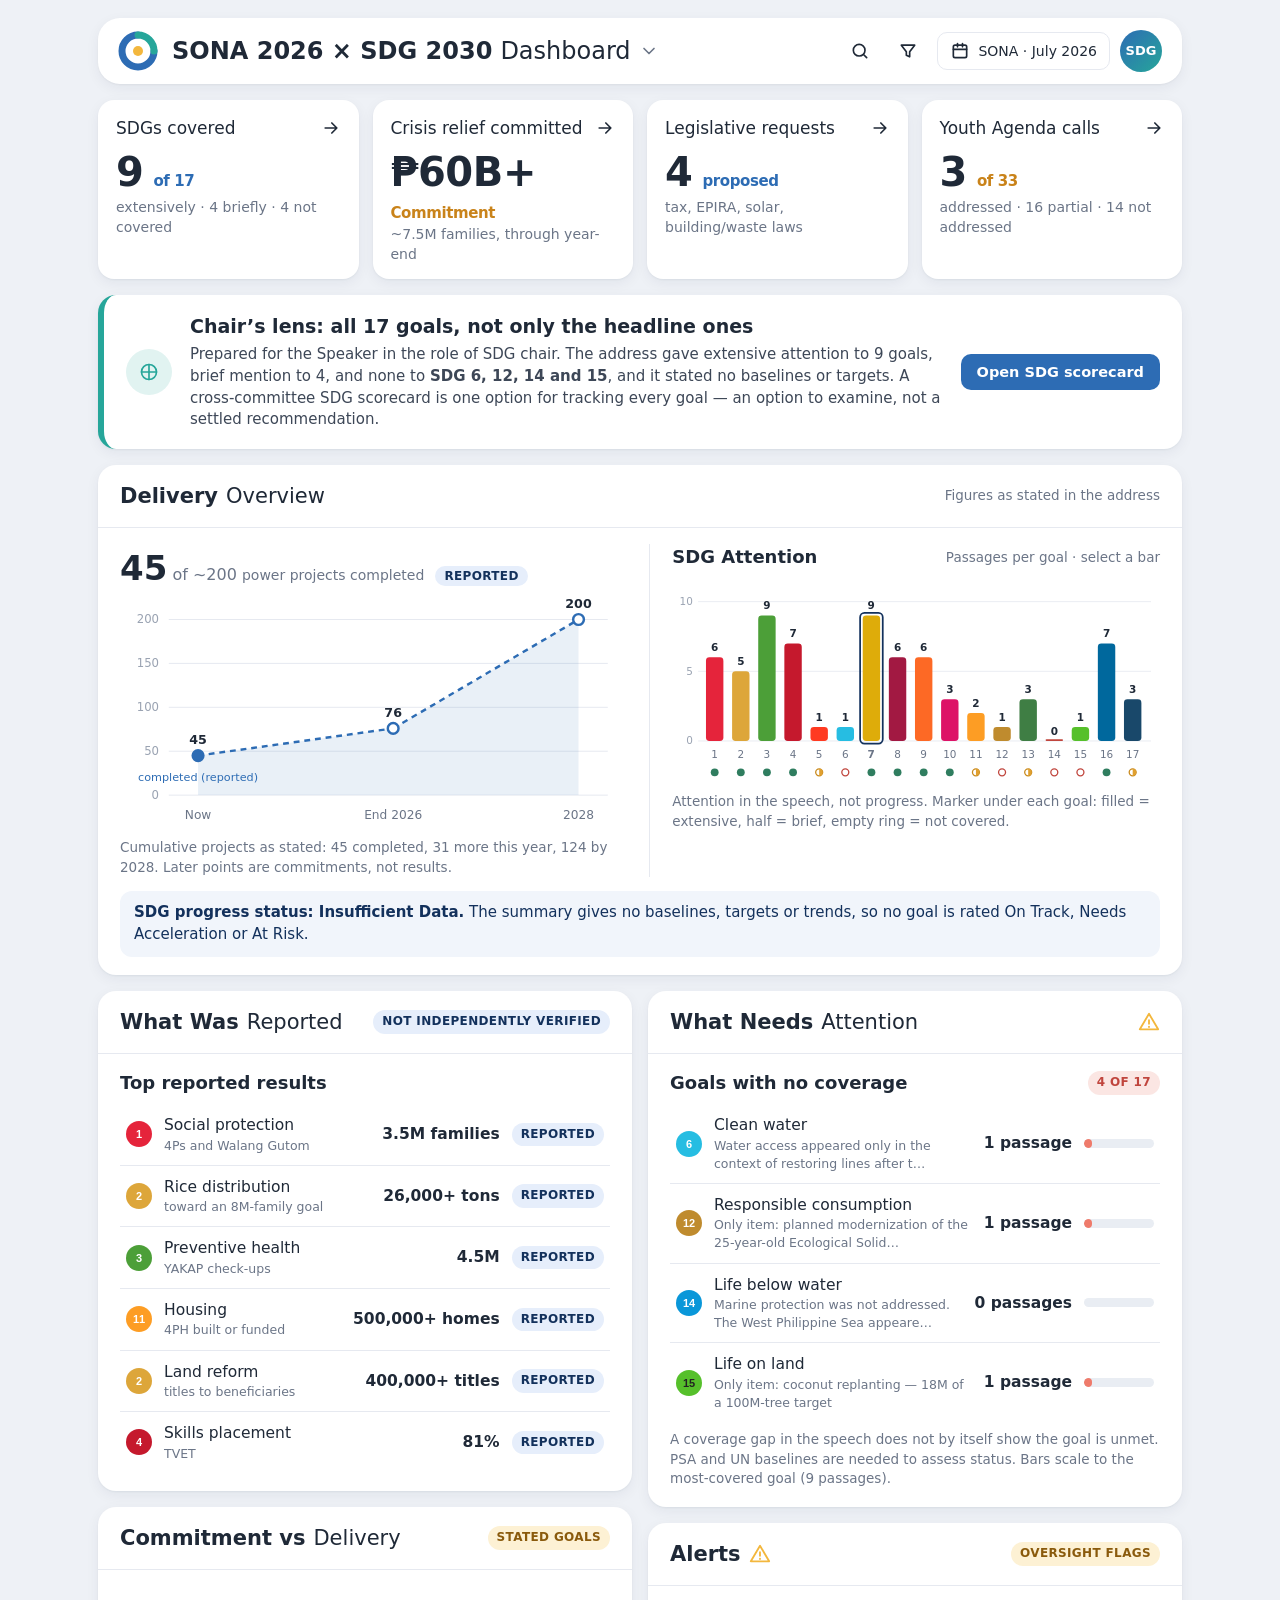
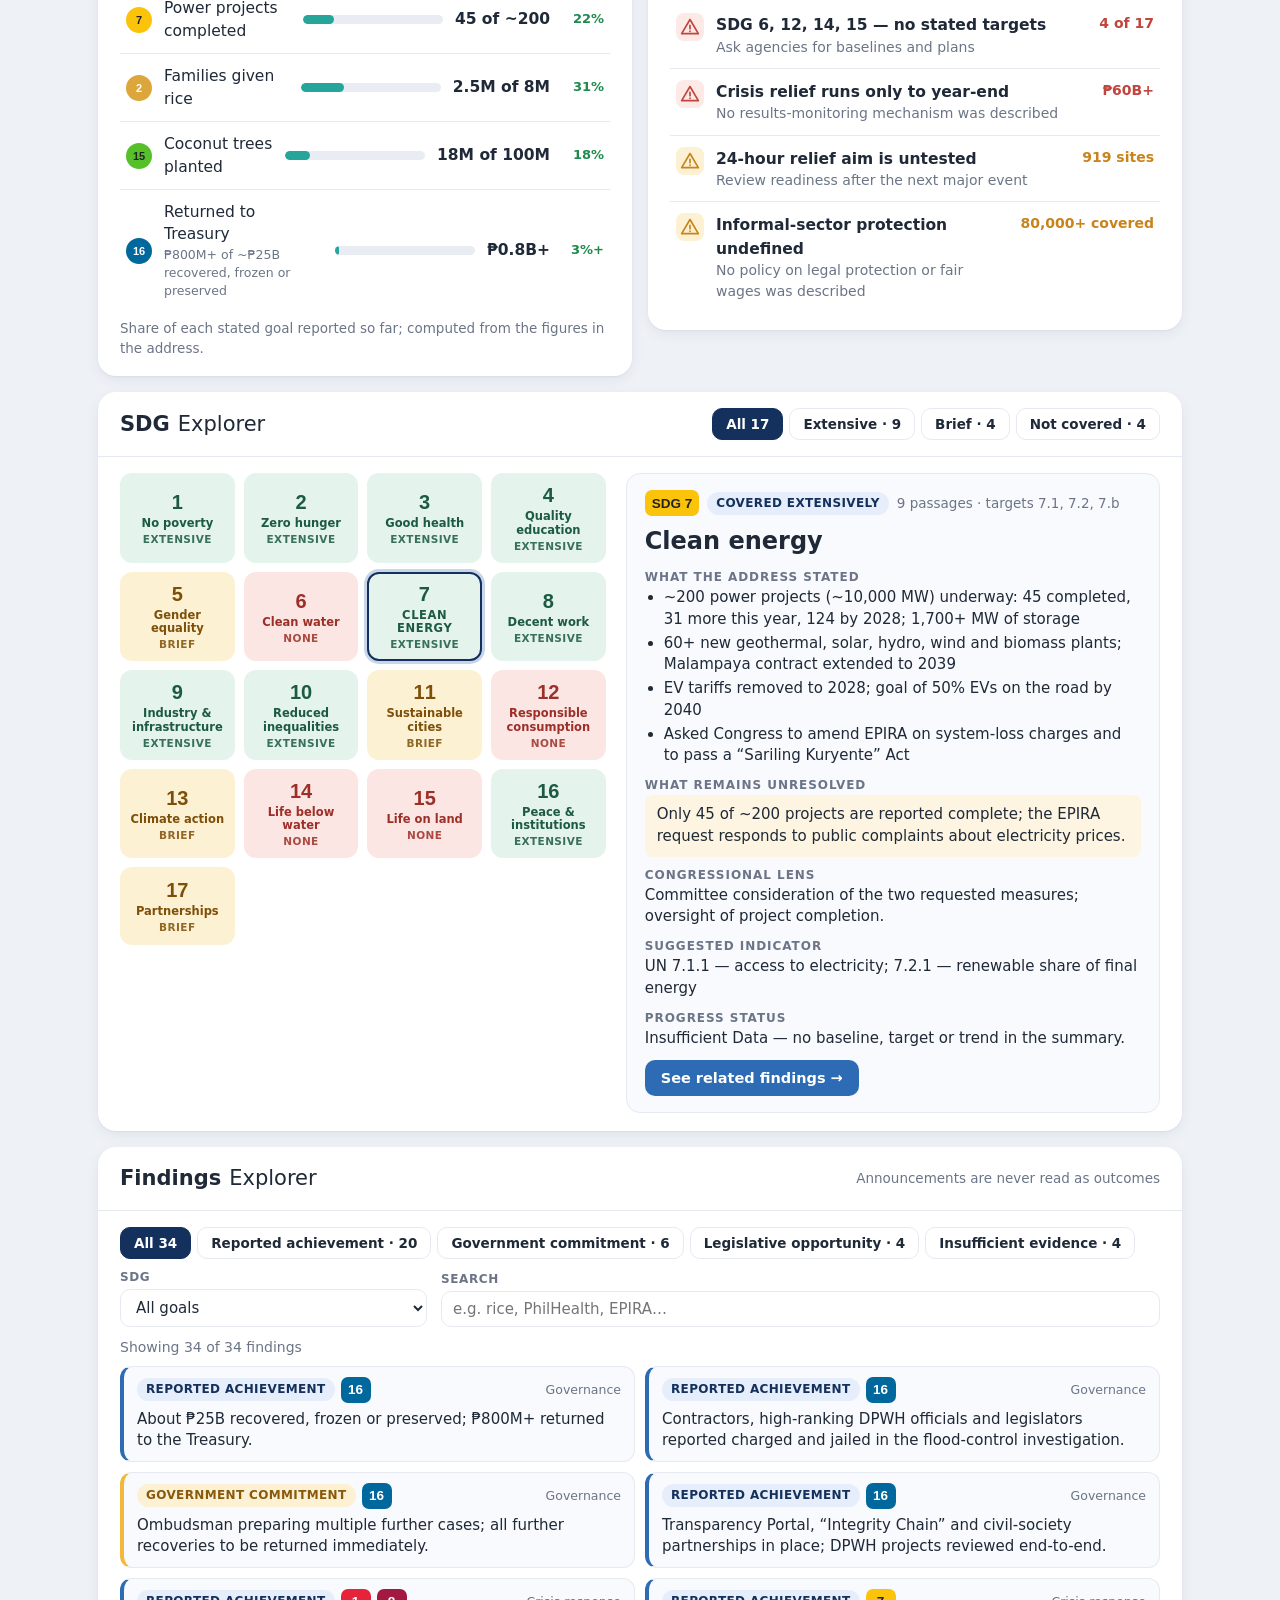
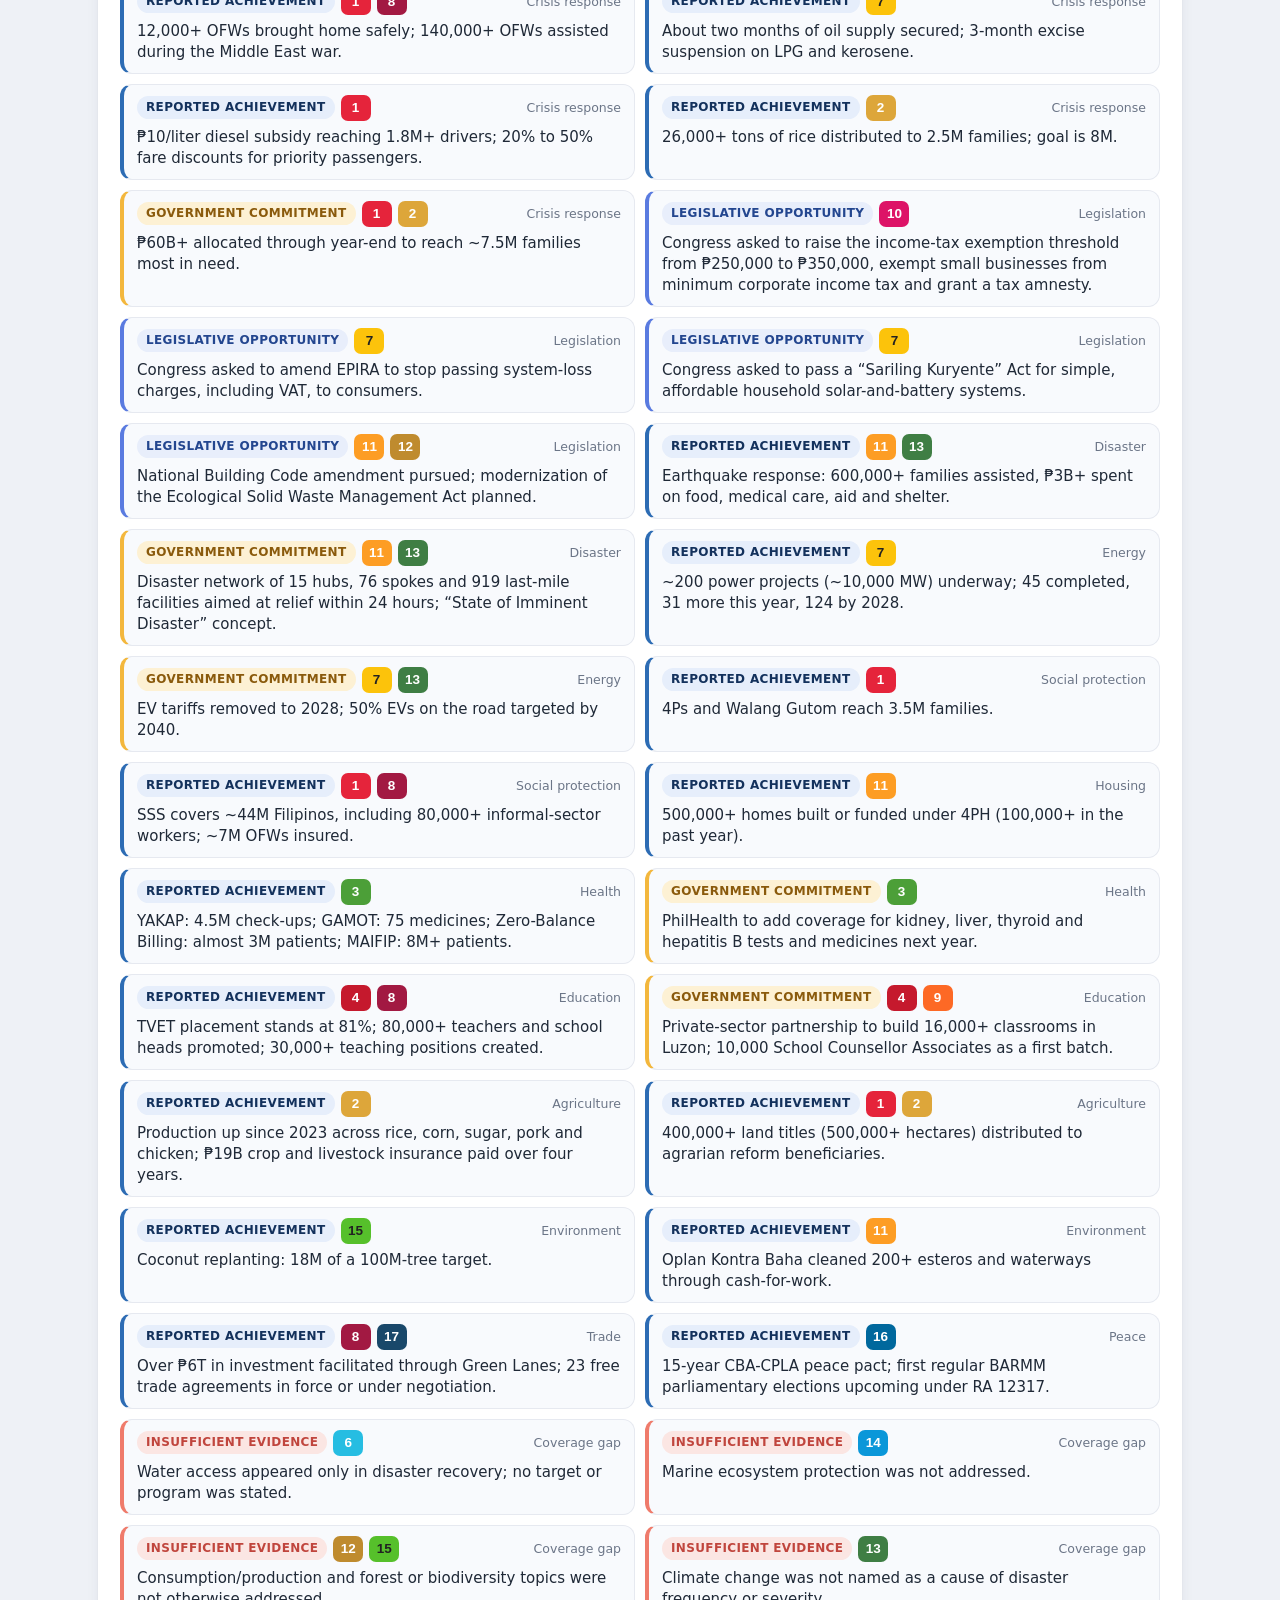
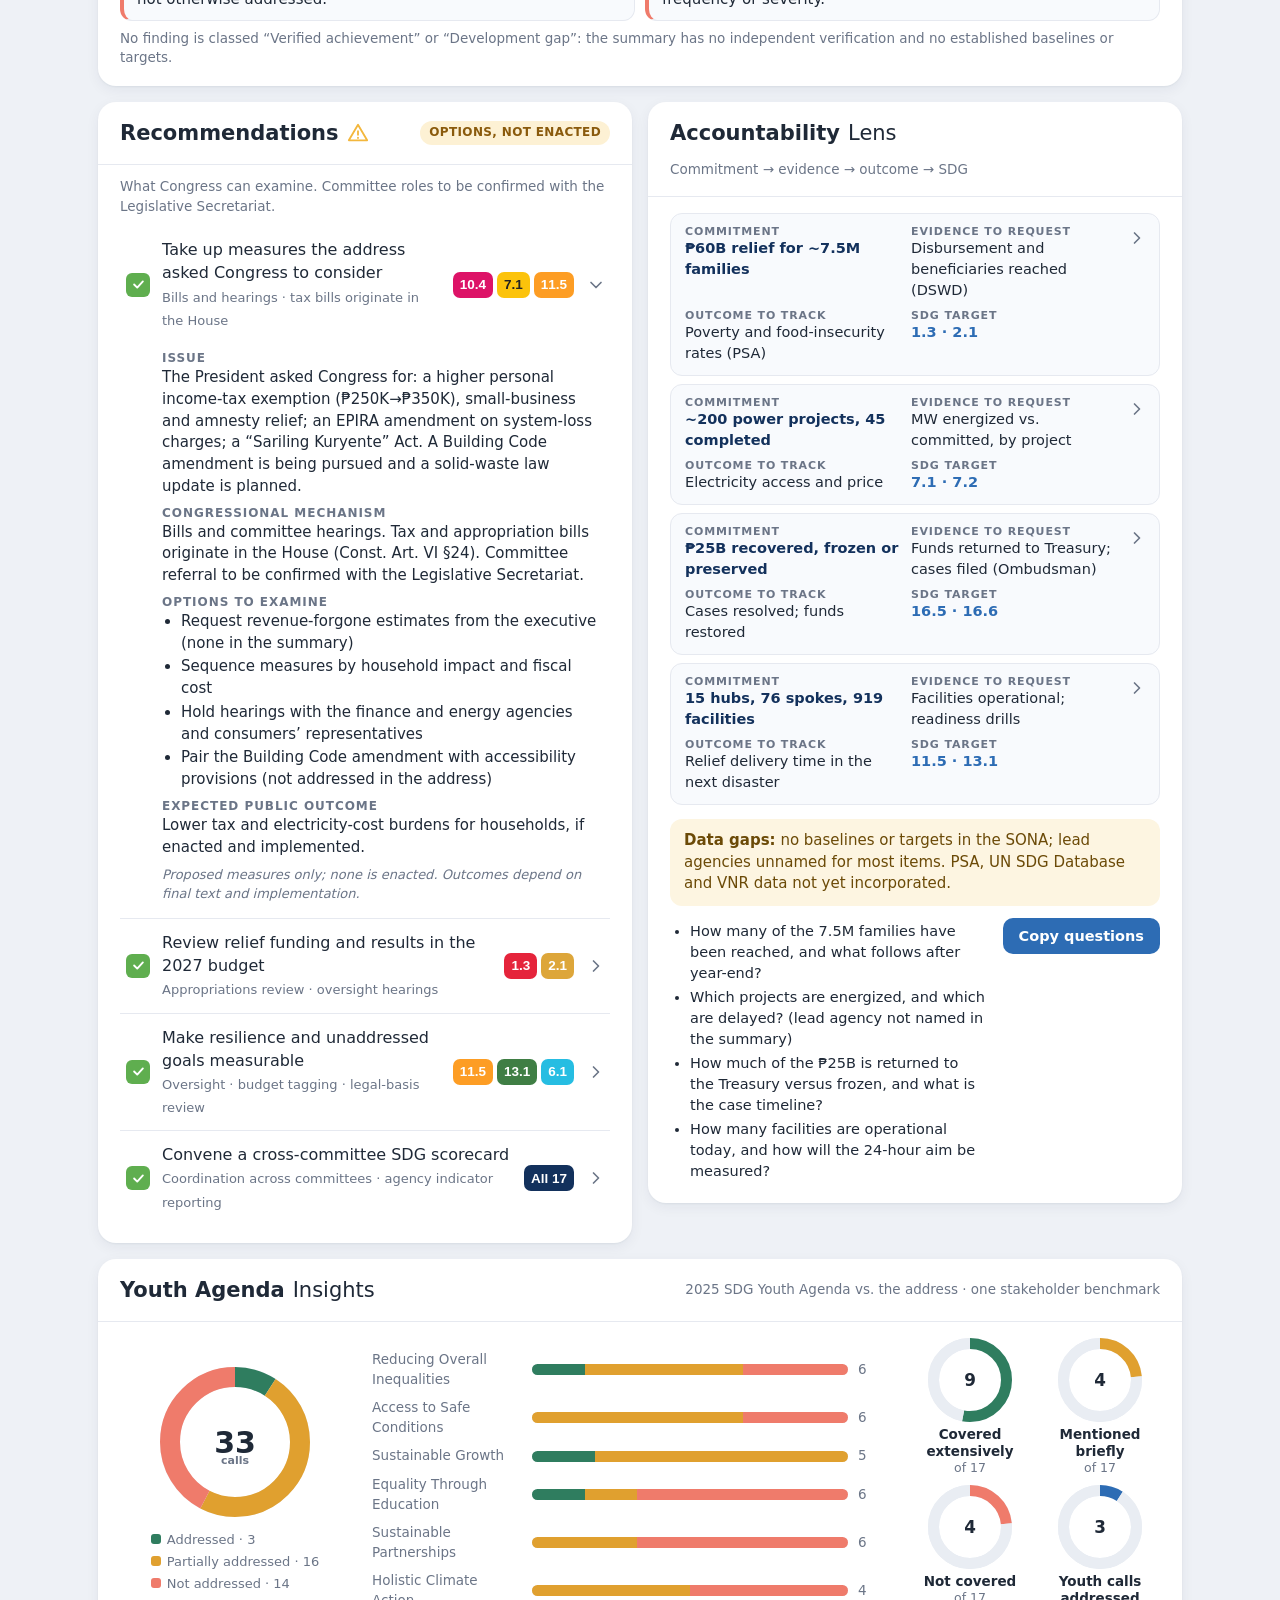
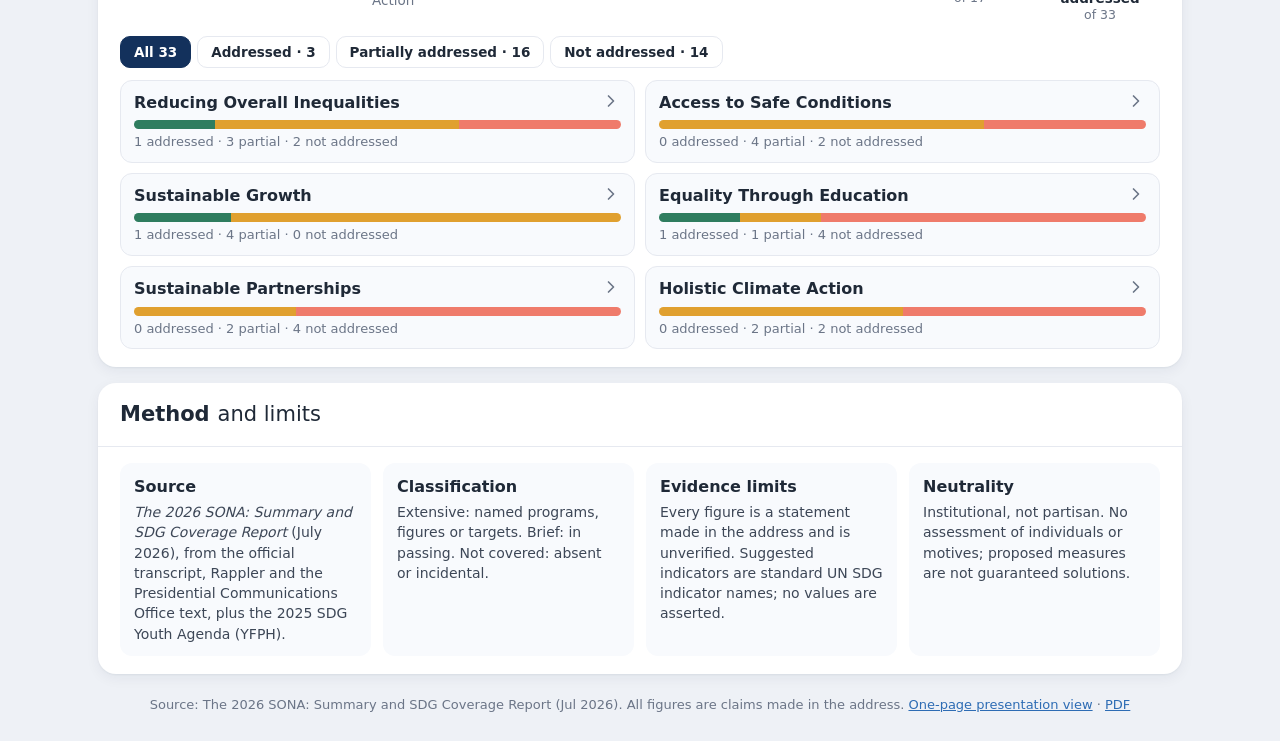
==== commit a9ef83fc: "Restyle site to card-based dashboard design; add SDG-chair framing Soft card layout with KPI row, li" ====
--- a/index.html
+++ b/index.html
@@ -4,128 +4,164 @@
 <meta charset="utf-8">
 <meta name="viewport" content="width=device-width, initial-scale=1">
 <title>SONA 2026 × SDG 2030 — Congressional Dashboard</title>
-<meta name="description" content="Interactive congressional briefing: what SONA 2026 reported, what remains unresolved, what Congress can do and what to monitor toward the 2030 SDGs.">
+<meta name="description" content="Interactive congressional briefing for the Speaker and SDG chair: what SONA 2026 reported, what remains unresolved, what Congress can do and what to monitor toward the 2030 SDGs.">
 <link rel="stylesheet" href="assets/style.css">
 </head>
 <body>
 <a class="skip" href="#main">Skip to content</a>
 
-<header class="top">
-  <div class="top-in">
-    <a class="brand" href="#overview"><b>SONA 2026 × SDG 2030</b><span>Congressional briefing</span></a>
-    <nav id="nav" aria-label="Sections">
-      <a href="#overview">Overview</a>
-      <a href="#sdgs">SDG explorer</a>
-      <a href="#findings">Findings</a>
-      <a href="#congress">Congress</a>
-      <a href="#monitor">Monitor</a>
-      <a href="#youth">Youth Agenda</a>
-      <a href="#method">Method</a>
-    </nav>
-    <a class="btn ghost" href="presentation.html">Presentation view ↗</a>
-  </div>
-</header>
+<div class="app">
+  <!-- top bar -->
+  <header class="bar">
+    <svg class="logo" viewBox="0 0 40 40" aria-hidden="true"><path d="M20 4a16 16 0 1 0 16 16" fill="none" stroke="#2d6cb4" stroke-width="7" stroke-linecap="round"/><path d="M20 4a16 16 0 0 1 16 16" fill="none" stroke="#26a69a" stroke-width="7" stroke-linecap="round"/><circle cx="20" cy="20" r="5" fill="#f3b73d"/></svg>
+    <div class="menu">
+      <button class="ttl" id="menuBtn" aria-haspopup="true" aria-expanded="false">SONA 2026 × SDG 2030 <span>Dashboard</span>
+        <svg class="ic" viewBox="0 0 24 24"><path d="m6 9 6 6 6-6"/></svg></button>
+      <nav id="menuList" class="pop" aria-label="Sections" hidden>
+        <a href="#top">Overview</a><a href="#sdgs">SDG explorer</a><a href="#findings">Findings</a>
+        <a href="#congress">Congress</a><a href="#monitor">Monitor</a><a href="#youth">Youth Agenda</a><a href="#method">Method</a>
+        <a href="presentation.html">Presentation view ↗</a>
+      </nav>
+    </div>
+    <div class="tools">
+      <a class="ibtn" href="#findings" id="goSearch" aria-label="Search findings"><svg class="ic" viewBox="0 0 24 24"><circle cx="11" cy="11" r="7"/><path d="m20 20-3.5-3.5"/></svg></a>
+      <a class="ibtn" href="#findings" aria-label="Filter findings"><svg class="ic" viewBox="0 0 24 24"><path d="M4 5h16l-6 8v6l-4-2v-4z"/></svg></a>
+      <span class="date"><svg class="ic" viewBox="0 0 24 24"><rect x="4" y="5" width="16" height="15" rx="2"/><path d="M4 10h16M9 3v4M15 3v4"/></svg>SONA · July 2026</span>
+      <a class="avatar" href="presentation.html" title="One-page presentation view">SDG</a>
+    </div>
+  </header>
 
-<main id="main">
+  <main id="main">
+    <h1 id="top" class="sr">SONA 2026 × SDG 2030 congressional dashboard</h1>
 
-  <!-- OVERVIEW -->
-  <section id="overview" class="hero">
-    <div class="wrap">
-      <p class="eyebrow">SONA 2026 × SDG 2030 · Briefing for the Speaker of the House</p>
-      <h1>Delivery was widely reported; measured outcomes and four SDGs remain open.</h1>
-      <p class="lede">What does SONA 2026 reveal about progress toward the Sustainable Development Goals, and what evidence-based considerations emerge for the House as 2030 approaches? Explore the evidence, then the options.</p>
-      <div class="flow" id="flow">
-        <a href="#overview-kpi"><i>1</i><b>Where are we?</b><span>Reported figures</span></a>
-        <a href="#sdgs"><i>2</i><b>What remains unresolved?</b><span>SDG explorer</span></a>
-        <a href="#congress"><i>3</i><b>What can Congress do?</b><span>Action map</span></a>
-        <a href="#monitor"><i>4</i><b>What to monitor?</b><span>Accountability</span></a>
+    <!-- KPI row -->
+    <section class="kpis" id="kpis" aria-label="Headline indicators"></section>
+
+    <!-- chair banner -->
+    <section class="card chair">
+      <div class="chair-ic" aria-hidden="true"><svg class="ic" viewBox="0 0 24 24"><circle cx="12" cy="12" r="9"/><path d="M12 3v18M3 12h18"/></svg></div>
+      <div>
+        <h2>Chair’s lens: all 17 goals, not only the headline ones</h2>
+        <p>Prepared for the Speaker in the role of SDG chair. The address gave extensive attention to 9 goals, brief mention to 4, and none to <b>SDG 6, 12, 14 and 15</b>, and it stated no baselines or targets. A cross-committee SDG scorecard is one option for tracking every goal — an option to examine, not a settled recommendation.</p>
+      </div>
+      <a class="btn" href="#sdgs">Open SDG scorecard</a>
+    </section>
+
+    <!-- performance overview -->
+    <section class="card" id="overview">
+      <div class="ch"><h2>Delivery <span>Overview</span></h2><span class="note">Figures as stated in the address</span></div>
+      <div class="split">
+        <div class="pane">
+          <div class="big"><b>45</b> of ~200 <small>power projects completed</small> <span class="chip rep">Reported</span></div>
+          <div id="lineChart" class="chart"></div>
+          <p class="fine">Cumulative projects as stated: 45 completed, 31 more this year, 124 by 2028. Later points are commitments, not results.</p>
+        </div>
+        <div class="pane line-l">
+          <div class="ph"><h3>SDG Attention</h3><span class="fine" style="margin:0">Passages per goal · select a bar</span></div>
+          <div id="barChart" class="chart"></div>
+          <p class="fine">Attention in the speech, not progress. Marker under each goal: filled = extensive, half = brief, empty ring = not covered.</p>
+        </div>
+      </div>
+      <div class="notice"><b>SDG progress status: Insufficient Data.</b> The summary gives no baselines, targets or trends, so no goal is rated On Track, Needs Acceleration or At Risk.</div>
+    </section>
+
+    <!-- reported vs attention -->
+    <div class="two">
+      <div class="stack">
+        <section class="card">
+          <div class="ch"><h2>What Was <span>Reported</span></h2><span class="chip rep">Not independently verified</span></div>
+          <div class="ph"><h3>Top reported results</h3></div>
+          <div class="rows" id="topRes"></div>
+        </section>
+        <section class="card">
+          <div class="ch"><h2>Commitment vs <span>Delivery</span></h2><span class="chip com">Stated goals</span></div>
+          <div class="rows" id="cvd"></div>
+          <p class="fine">Share of each stated goal reported so far; computed from the figures in the address.</p>
+        </section>
+      </div>
+      <div class="stack">
+        <section class="card">
+          <div class="ch"><h2>What Needs <span>Attention</span></h2><svg class="ic warn" viewBox="0 0 24 24"><path d="M12 3 2 20h20z"/><path d="M12 10v4M12 17v.5"/></svg></div>
+          <div class="ph"><h3>Goals with no coverage</h3><span class="chip ins">4 of 17</span></div>
+          <div class="rows" id="gaps"></div>
+          <div id="gapNote" class="fine"></div>
+        </section>
+        <section class="card">
+          <div class="ch"><h2>Alerts <svg class="ic warn" viewBox="0 0 24 24"><path d="M12 3 2 20h20z"/><path d="M12 10v4M12 17v.5"/></svg></h2><span class="chip com">Oversight flags</span></div>
+          <div class="alerts" id="alerts"></div>
+        </section>
       </div>
     </div>
-  </section>
 
-  <section class="wrap block" id="overview-kpi">
-    <div class="sec-h"><h2>Where are we?</h2><p>Figures as stated in the address. Select a card to open its SDG. <span class="legend"><span class="chip rep">Reported</span> not independently verified · <span class="chip com">Commitment</span> stated goal, in progress</span></p></div>
-    <div class="kpis" id="kpis"></div>
-    <div class="notice"><b>SDG progress status: Insufficient Data.</b> The summary gives no baselines, targets or trends, so no goal is rated On Track, Needs Acceleration or At Risk. Coverage counts show attention in the speech, not progress.</div>
-  </section>
+    <!-- SDG explorer -->
+    <section class="card" id="sdgs">
+      <div class="ch"><h2>SDG <span>Explorer</span></h2>
+        <div class="seg" role="group" aria-label="Filter goals by coverage">
+          <button class="on" data-tier="all" aria-pressed="true">All 17</button>
+          <button data-tier="full" aria-pressed="false">Extensive · 9</button>
+          <button data-tier="brief" aria-pressed="false">Brief · 4</button>
+          <button data-tier="none" aria-pressed="false">Not covered · 4</button>
+        </div></div>
+      <div class="explorer">
+        <div class="tiles" id="tiles" role="list"></div>
+        <aside class="detail" id="detail" aria-live="polite"></aside>
+      </div>
+    </section>
 
-  <!-- SDG EXPLORER -->
-  <section class="wrap block" id="sdgs">
-    <div class="sec-h"><h2>SDG explorer</h2><p>How the address related to each of the 17 goals, and what remains unresolved.</p></div>
-    <div class="toolbar" role="group" aria-label="Filter goals by coverage">
-      <button class="pill on" data-tier="all" aria-pressed="true">All 17</button>
-      <button class="pill" data-tier="full" aria-pressed="false">Extensive · 9</button>
-      <button class="pill" data-tier="brief" aria-pressed="false">Brief · 4</button>
-      <button class="pill" data-tier="none" aria-pressed="false">Not covered · 4</button>
+    <!-- findings -->
+    <section class="card" id="findings">
+      <div class="ch"><h2>Findings <span>Explorer</span></h2><span class="note">Announcements are never read as outcomes</span></div>
+      <div class="filters">
+        <div id="classPills" class="seg wrapseg" role="group" aria-label="Filter by classification"></div>
+        <label class="sel">SDG<select id="sdgSel"></select></label>
+        <label class="sel grow">Search<input id="q" type="search" placeholder="e.g. rice, PhilHealth, EPIRA…"></label>
+      </div>
+      <p class="count" id="count" aria-live="polite"></p>
+      <div class="findings" id="findingList"></div>
+      <p class="fine">No finding is classed “Verified achievement” or “Development gap”: the summary has no independent verification and no established baselines or targets.</p>
+    </section>
+
+    <!-- congress -->
+    <div class="two">
+      <section class="card" id="congress">
+        <div class="ch"><h2>Recommendations <svg class="ic warn" viewBox="0 0 24 24"><path d="M12 3 2 20h20z"/><path d="M12 10v4M12 17v.5"/></svg></h2><span class="chip com">Options, not enacted</span></div>
+        <p class="fine lead">What Congress can examine. Committee roles to be confirmed with the Legislative Secretariat.</p>
+        <div class="recs" id="acts"></div>
+      </section>
+      <section class="card" id="monitor">
+        <div class="ch"><h2>Accountability <span>Lens</span></h2><span class="note">Commitment → evidence → outcome → SDG</span></div>
+        <div class="chain" id="chain"></div>
+        <div class="notice amber"><b>Data gaps:</b> no baselines or targets in the SONA; lead agencies unnamed for most items. PSA, UN SDG Database and VNR data not yet incorporated.</div>
+        <div class="qbox"><ul id="qs"></ul><button class="btn" id="copyQ">Copy questions</button></div>
+      </section>
     </div>
-    <div class="explorer">
-      <div>
-        <div class="tiles" id="tiles" role="list"></div>
-        <h3 class="mini">Passages in the address, by goal</h3>
-        <div class="bars" id="bars"></div>
-        <p class="fine">A passage is a paragraph or discrete statement relating to the goal — a transcript-based proxy for attention, not progress.</p>
+
+    <!-- youth -->
+    <section class="card" id="youth">
+      <div class="ch"><h2>Youth Agenda <span>Insights</span></h2><span class="note">2025 SDG Youth Agenda vs. the address · one stakeholder benchmark</span></div>
+      <div class="yhead">
+        <div class="ydonut"><div id="dYouth"></div><div class="legend" id="yLegend"></div></div>
+        <div class="gbars" id="gbars"></div>
+        <div class="minis" id="minis"></div>
       </div>
-      <aside class="detail" id="detail" aria-live="polite"></aside>
-    </div>
-  </section>
+      <div class="seg" id="ystat" role="group" aria-label="Filter by status"></div>
+      <div class="ygroups" id="ygroups"></div>
+    </section>
 
-  <!-- FINDINGS -->
-  <section class="wrap block" id="findings">
-    <div class="sec-h"><h2>Findings explorer</h2><p>Each finding is classified so that announcements are never read as outcomes.</p></div>
-    <div class="toolbar">
-      <div id="classPills" role="group" aria-label="Filter by classification"></div>
-      <label class="sel">SDG
-        <select id="sdgSel"></select>
-      </label>
-      <label class="sel grow">Search
-        <input id="q" type="search" placeholder="e.g. rice, PhilHealth, EPIRA…">
-      </label>
-    </div>
-    <p class="count" id="count" aria-live="polite"></p>
-    <div class="findings" id="findingList"></div>
-    <p class="fine">No finding is classed “Verified achievement” or “Development gap”: the summary contains no independent verification and no established baselines or targets.</p>
-  </section>
+    <!-- method -->
+    <section class="card" id="method">
+      <div class="ch"><h2>Method <span>and limits</span></h2></div>
+      <div class="method">
+        <div><h3>Source</h3><p><i>The 2026 SONA: Summary and SDG Coverage Report</i> (July 2026), from the official transcript, Rappler and the Presidential Communications Office text, plus the 2025 SDG Youth Agenda (YFPH).</p></div>
+        <div><h3>Classification</h3><p>Extensive: named programs, figures or targets. Brief: in passing. Not covered: absent or incidental.</p></div>
+        <div><h3>Evidence limits</h3><p>Every figure is a statement made in the address and is unverified. Suggested indicators are standard UN SDG indicator names; no values are asserted.</p></div>
+        <div><h3>Neutrality</h3><p>Institutional, not partisan. No assessment of individuals or motives; proposed measures are not guaranteed solutions.</p></div>
+      </div>
+    </section>
+  </main>
 
-  <!-- CONGRESS -->
-  <section class="wrap block" id="congress">
-    <div class="sec-h"><h2>What can Congress do?</h2><p>Options for examination — proposed, not enacted; no outcome is assured. Committee roles should be confirmed with the Legislative Secretariat.</p></div>
-    <div class="acts" id="acts"></div>
-  </section>
-
-  <!-- MONITOR -->
-  <section class="wrap block" id="monitor">
-    <div class="sec-h"><h2>What should be monitored?</h2><p>Commitment → implementation evidence → public outcome → SDG target.</p></div>
-    <div class="chain" id="chain"></div>
-    <div class="notice amber"><b>Data gaps:</b> no baselines or targets in the SONA; lead agencies unnamed for most items. PSA, UN SDG Database and Voluntary National Review data are not yet incorporated.</div>
-    <div class="qbox">
-      <div><h3 class="mini">Oversight questions</h3><ul id="qs"></ul></div>
-      <button class="btn" id="copyQ">Copy questions</button>
-    </div>
-  </section>
-
-  <!-- YOUTH AGENDA -->
-  <section class="wrap block" id="youth">
-    <div class="sec-h"><h2>Cross-check: 2025 SDG Youth Agenda</h2><p>One stakeholder benchmark — 33 calls to action from the 2030 Youth Force in the Philippines, checked against what the address stated. Not an evaluation of program adequacy.</p></div>
-    <div class="ytotal" id="ytotal"></div>
-    <div class="toolbar" role="group" aria-label="Filter by status" id="ystat"></div>
-    <div class="ygroups" id="ygroups"></div>
-  </section>
-
-  <!-- METHOD -->
-  <section class="wrap block" id="method">
-    <div class="sec-h"><h2>Method and limits</h2></div>
-    <div class="method">
-      <div><h3>Source</h3><p><i>The 2026 SONA: Summary and SDG Coverage Report</i> (July 2026), built from the official transcript (The Summit Express), Rappler and the Presidential Communications Office text, plus the 2025 SDG Youth Agenda (YFPH).</p></div>
-      <div><h3>Classification</h3><p>Covered extensively: named programs, figures or targets. Mentioned briefly: in passing, without a dedicated program or figure. Not covered: absent or incidental.</p></div>
-      <div><h3>Evidence limits</h3><p>Every figure is a statement made in the address. Nothing here is independently verified, and progress ratings are withheld where baselines or targets are missing. Suggested indicators are standard UN SDG indicator names; no values are asserted.</p></div>
-      <div><h3>Neutrality</h3><p>This briefing is institutional, not partisan. It does not assess individuals or motives, and proposed measures are not presented as guaranteed solutions.</p></div>
-    </div>
-  </section>
-</main>
-
-<footer class="foot">
-  <div class="wrap">Source: The 2026 SONA: Summary and SDG Coverage Report (Jul 2026). All figures are claims made in the address. <a href="presentation.html">One-page presentation view</a> · <a href="SONA2026_SDG_Dashboard.pdf">PDF</a></div>
-</footer>
+  <footer class="foot">Source: The 2026 SONA: Summary and SDG Coverage Report (Jul 2026). All figures are claims made in the address. <a href="presentation.html">One-page presentation view</a> · <a href="SONA2026_SDG_Dashboard.pdf">PDF</a></footer>
+</div>
 
 <script src="assets/data.js"></script>
 <script src="assets/app.js"></script>
--- a/assets/style.css
+++ b/assets/style.css
@@ -1,182 +1,232 @@
 :root{
-  --navy:#0b2545;--navy2:#13315c;--ink:#1b2430;--gray:#5b6675;--line:#d9dee6;--paper:#f7f6f2;--card:#fff;
-  --amber:#9a5f08;--amberbg:#fbf3e3;--red:#a8353a;--redbg:#faeceb;--green:#1c5a42;--greenbg:#e3f0e9;--blue:#e6ebf3;
-  --sans:"Segoe UI",Roboto,"Helvetica Neue",Arial,sans-serif;--serif:Georgia,"Times New Roman",serif;
+  --bg:#eef1f6;--card:#fff;--ink:#1f2937;--gray:#6b7587;--soft:#9aa3b2;--line:#e6e9f0;
+  --blue:#2d6cb4;--teal:#26a69a;--green:#5fae4f;--coral:#ef7b6b;--amber:#f3b73d;--navy:#13315c;
+  --up:#1f8a4c;--warn:#c9831a;--red:#c0453d;
+  --font:Inter,system-ui,-apple-system,"Segoe UI",Roboto,"Helvetica Neue",Arial,sans-serif;
+  --shadow:0 1px 2px rgba(20,35,60,.05),0 4px 14px rgba(20,35,60,.06);
 }
 *{box-sizing:border-box;margin:0;padding:0}
-html{scroll-behavior:smooth;scroll-padding-top:76px}
-body{font:17px/1.5 var(--sans);color:var(--ink);background:var(--paper)}
-h1,h2,h3{font-family:var(--serif);color:var(--navy);line-height:1.15}
-a{color:var(--navy2)}
-.wrap{max-width:1180px;margin:0 auto;padding:0 20px}
+html{scroll-behavior:smooth;scroll-padding-top:90px}
+body{font:16px/1.45 var(--font);color:var(--ink);background:var(--bg)}
+a{color:var(--blue)}
+.sr{position:absolute;width:1px;height:1px;overflow:hidden;clip:rect(0 0 0 0)}
 .skip{position:absolute;left:-999px}.skip:focus{left:8px;top:8px;background:#fff;padding:8px;z-index:99}
 :focus-visible{outline:3px solid #2f6fd6;outline-offset:2px}
+.app{max-width:1120px;margin:0 auto;padding:18px 18px 8px}
+.ic{width:20px;height:20px;fill:none;stroke:currentColor;stroke-width:2;stroke-linecap:round;stroke-linejoin:round;flex:none}
+.ic.warn{color:var(--amber);width:22px;height:22px}
 
 /* top bar */
-.top{position:sticky;top:0;z-index:20;background:var(--navy);color:#fff}
-.top-in{max-width:1180px;margin:0 auto;padding:10px 20px;display:flex;align-items:center;gap:20px}
-.brand{color:#fff;text-decoration:none;display:flex;flex-direction:column;line-height:1.15;flex:none}
-.brand b{font-family:var(--serif);font-size:18px}.brand span{font-size:12px;letter-spacing:.1em;text-transform:uppercase;color:#aebfd8}
-nav{display:flex;gap:2px;flex:1;overflow-x:auto}
-nav a{color:#cfd9e8;text-decoration:none;padding:7px 11px;border-radius:4px;font-size:15px;white-space:nowrap}
-nav a:hover{background:#1d3a66;color:#fff}nav a.on{background:#fff;color:var(--navy);font-weight:600}
-.btn{display:inline-block;border:1px solid var(--navy);background:var(--navy);color:#fff;padding:8px 14px;border-radius:5px;font:600 15px var(--sans);cursor:pointer;text-decoration:none;white-space:nowrap}
-.btn:hover{background:var(--navy2)}
-.btn.ghost{background:transparent;border-color:#5c7aa6;color:#fff}.btn.ghost:hover{background:#1d3a66}
-
-/* hero */
-.hero{background:var(--navy);color:#fff;padding:54px 0 46px}
-.eyebrow{font-size:14px;letter-spacing:.14em;text-transform:uppercase;color:#aebfd8;font-weight:600}
-.hero h1{color:#fff;font-size:clamp(30px,4.4vw,52px);margin:12px 0 14px;max-width:22ch}
-.lede{font-size:19px;color:#cfd9e8;max-width:70ch}
-.flow{display:grid;grid-template-columns:repeat(4,1fr);gap:12px;margin-top:30px}
-.flow a{display:grid;grid-template-columns:auto 1fr;gap:0 12px;background:#12315c;border:1px solid #2b4a7a;border-radius:8px;padding:14px;text-decoration:none;color:#fff}
-.flow a:hover{background:#1a3f73}
-.flow i{grid-row:span 2;font:700 22px var(--serif);width:38px;height:38px;border-radius:50%;background:#fff;color:var(--navy);display:flex;align-items:center;justify-content:center;align-self:center}
-.flow b{font-size:16px}.flow span{font-size:14px;color:#aebfd8}
-
-.block{padding-top:44px;padding-bottom:6px}
-.sec-h{margin-bottom:16px;border-bottom:2px solid var(--navy);padding-bottom:10px}
-.sec-h h2{font-size:30px;margin-bottom:4px}
-.sec-h p{color:var(--gray);font-size:16px;max-width:90ch}
-.fine{font-size:14px;color:var(--gray);margin-top:8px}
-.notice{margin-top:14px;background:#eef1f6;border-left:4px solid var(--navy2);border-radius:4px;padding:11px 14px;font-size:16px}
-.notice.amber{background:var(--amberbg);border-color:#c58a1d;margin-top:16px}
-.mini{font-size:18px;margin:22px 0 8px}
-
-.chip{font-size:12.5px;font-weight:700;letter-spacing:.04em;text-transform:uppercase;padding:2px 7px;border-radius:3px;white-space:nowrap}
-.chip.rep{background:var(--blue);color:var(--navy2)}
-.chip.com{background:var(--amberbg);color:var(--amber);border:1px solid #e7cf9e}
-.chip.leg{background:#e8eefb;color:#23468f;border:1px solid #bccbed}
-.chip.ins{background:var(--redbg);color:var(--red);border:1px solid #e4b9b6}
-.badge{display:inline-flex;align-items:center;justify-content:center;min-width:30px;height:26px;padding:0 6px;border-radius:3px;color:#fff;font:800 14px Arial,sans-serif;white-space:nowrap}
-
-/* KPIs */
-.kpis{display:grid;grid-template-columns:repeat(3,1fr);gap:12px}
-.kpi{all:unset;box-sizing:border-box;cursor:pointer;background:var(--card);border:1px solid var(--line);border-left:5px solid #2f7d5f;border-radius:7px;padding:12px 15px;display:block}
-.kpi.com{border-left-color:#c58a1d}
-.kpi:hover{box-shadow:0 3px 12px rgba(11,37,69,.14)}
-.kpi:focus-visible{outline:3px solid #2f6fd6;outline-offset:2px}
-.kpi .t{display:flex;justify-content:space-between;align-items:center}
-.kpi .n{font:700 40px/1.1 var(--serif);color:var(--navy);margin:5px 0 2px}.kpi .n small{font-size:20px;color:var(--gray);font-weight:600}
-.kpi .l{font-size:16px;line-height:1.3}
-.meter{display:flex;height:10px;border-radius:3px;overflow:hidden;background:#e7eaef;margin-top:9px}.meter i{display:block}
-.mcap{font-size:13.5px;color:var(--gray);margin-top:3px}
+.bar{position:sticky;top:10px;z-index:30;display:flex;align-items:center;gap:14px;background:var(--card);border-radius:22px;box-shadow:var(--shadow);padding:12px 20px;margin-bottom:16px}
+.logo{width:40px;height:40px;flex:none}
+.menu{position:relative;flex:1;min-width:0}
+.ttl{all:unset;cursor:pointer;display:inline-flex;align-items:center;gap:8px;font-size:24px;font-weight:600;color:var(--ink);max-width:100%}
+.ttl span{font-weight:300}.ttl .ic{color:var(--gray)}
+.ttl:focus-visible{outline:3px solid #2f6fd6;outline-offset:3px;border-radius:6px}
+.pop{position:absolute;top:calc(100% + 10px);left:0;background:#fff;border-radius:14px;box-shadow:0 8px 30px rgba(20,35,60,.18);padding:8px;min-width:230px;display:grid}
+.pop[hidden]{display:none}
+.pop a{padding:9px 12px;border-radius:8px;text-decoration:none;color:var(--ink);font-size:15.5px}
+.pop a:hover{background:#eef3fa}
+.tools{display:flex;align-items:center;gap:10px}
+.ibtn{width:38px;height:38px;display:flex;align-items:center;justify-content:center;border-radius:10px;color:var(--ink);text-decoration:none}
+.ibtn:hover{background:#eef3fa}
+.date{display:flex;align-items:center;gap:8px;border:1px solid var(--line);border-radius:10px;padding:8px 12px;font-size:14px;color:var(--ink);white-space:nowrap}
+.avatar{width:42px;height:42px;border-radius:50%;background:linear-gradient(135deg,#2d6cb4,#26a69a);color:#fff;font-weight:700;font-size:13px;display:flex;align-items:center;justify-content:center;text-decoration:none}
+
+/* cards */
+.card{background:var(--card);border-radius:18px;box-shadow:var(--shadow);padding:0 0 18px;margin-bottom:16px;overflow:hidden}
+.card>:not(.ch){margin-left:22px;margin-right:22px}
+.ch{display:flex;align-items:center;justify-content:space-between;gap:12px;flex-wrap:wrap;padding:16px 22px;border-bottom:1px solid var(--line);margin-bottom:16px}
+.ch h2{font-size:21px;font-weight:600;display:flex;align-items:center;gap:8px}
+.ch h2 span{font-weight:300}
+.note{font-size:13.5px;color:var(--gray)}
+.fine{font-size:13.5px;color:var(--gray);margin-top:8px}
+.fine.lead{margin:-4px 22px 10px}
+.ph{display:flex;align-items:center;justify-content:space-between;gap:10px;margin-bottom:8px}
+.ph h3{font-size:18px;font-weight:600}
+.notice{margin-top:14px;background:#f1f5fb;border-radius:12px;padding:11px 14px;font-size:15px;color:var(--navy)}
+.notice.amber{background:#fdf5e1;color:#6b4a07}
+.chip{font-size:12px;font-weight:700;letter-spacing:.03em;text-transform:uppercase;padding:3px 9px;border-radius:99px;white-space:nowrap}
+.chip.rep{background:#e6eefb;color:var(--navy)}
+.chip.com{background:#fdf1d4;color:#8a5a0c}
+.chip.leg{background:#e8eefb;color:#23468f}
+.chip.ins{background:#fbe6e3;color:var(--red)}
+.badge{display:inline-flex;align-items:center;justify-content:center;min-width:30px;height:26px;padding:0 7px;border-radius:7px;color:#fff;font:800 13.5px Arial,sans-serif;white-space:nowrap}
+.btn{display:inline-block;border:none;background:var(--blue);color:#fff;padding:10px 16px;border-radius:10px;font:600 14.5px var(--font);cursor:pointer;text-decoration:none;white-space:nowrap}
+.btn:hover{background:#245a98}
+
+/* KPI row */
+.kpis{display:grid;grid-template-columns:repeat(4,1fr);gap:14px;margin-bottom:16px}
+.kpi{display:block;text-decoration:none;color:inherit;background:var(--card);border-radius:16px;box-shadow:var(--shadow);padding:16px 18px 15px;position:relative}
+.kpi:hover{box-shadow:0 6px 20px rgba(20,35,60,.12)}
+.kpi .t{display:flex;justify-content:space-between;align-items:center;font-size:17px}
+.kpi .t .ic{color:var(--ink)}
+.kpi .n{font-size:40px;font-weight:600;letter-spacing:-.01em;line-height:1.15;margin:8px 0 2px;display:flex;align-items:baseline;gap:10px;flex-wrap:wrap}
+.kpi .n small{font-size:15px;font-weight:600;color:var(--up)}
+.kpi .n small.com{color:var(--warn)}.kpi .n small.rep{color:var(--blue)}
+.kpi .s{font-size:14px;color:var(--gray)}
+
+/* chair banner */
+.chair{display:grid;grid-template-columns:auto 1fr auto;gap:18px;align-items:center;padding:18px 22px;border-left:6px solid var(--teal)}
+.card.chair>*{margin:0}
+.chair h2{font-size:19px;font-weight:600;margin-bottom:3px}
+.chair p{font-size:15px;color:#3d4757}
+.chair-ic{width:46px;height:46px;border-radius:50%;background:#e1f3f1;color:var(--teal);display:flex;align-items:center;justify-content:center}
+
+/* charts */
+.split{display:grid;grid-template-columns:1fr 1.05fr;gap:0}
+.pane{padding:0}
+.pane.line-l{border-left:1px solid var(--line);padding-left:22px;margin-left:22px}
+.big{font-size:16px;color:var(--gray);margin-bottom:6px}
+.big b{font-size:34px;font-weight:600;color:var(--ink)}
+.big small{font-size:14px;color:var(--gray);margin-right:6px}
+.chart svg{width:100%;height:auto;display:block;overflow:visible}
+.chart text{font-family:var(--font)}
+.bar-g{cursor:pointer}
+.bar-g:hover rect.b,.bar-g.sel rect.b{filter:brightness(.88)}
+.bar-g.sel rect.sel-ring{opacity:1}
+.bar-g:focus-visible{outline:none}.bar-g:focus-visible rect.sel-ring{opacity:1}
+.bar-g.dim{opacity:.25}
+
+/* rows (tables like the reference) */
+.rows{display:grid}
+.row{display:grid;grid-template-columns:auto 1fr auto auto;gap:12px;align-items:center;padding:10px 6px;border-top:1px solid var(--line);font-size:15.5px;min-width:0}
+.row:first-child{border-top:none}
+.row:hover{background:#f6f8fc}
+.row .nm{font-weight:500;min-width:0}
+.row .nm small{display:block;font-size:12.5px;color:var(--gray);font-weight:400}
+.row .v{font-weight:600;white-space:nowrap}
+.dot{width:26px;height:26px;border-radius:50%;display:flex;align-items:center;justify-content:center;color:#fff;font:800 11px Arial,sans-serif}
+.prog{display:grid;grid-template-columns:auto 1fr auto auto auto;gap:12px;align-items:center;padding:11px 6px;border-top:1px solid var(--line)}
+.prog:first-child{border-top:none}
+.prog .nm{font-weight:500;font-size:15.5px}.prog .nm small{display:block;font-size:12.5px;color:var(--gray);font-weight:400}
+.prog .v{font-weight:600;white-space:nowrap;font-size:15.5px}
+.track{height:9px;border-radius:99px;background:#e9edf3;overflow:hidden;min-width:70px;width:140px}
+.track i{display:block;height:100%;border-radius:99px;background:var(--teal)}
+.pct{font-size:13px;color:var(--up);font-weight:600;min-width:42px;text-align:right}
+.two{display:grid;grid-template-columns:1fr 1fr;gap:16px;align-items:start;margin-bottom:0}
+.two>.card,.stack>.card{margin-bottom:16px}
+.stack{display:flex;flex-direction:column}
+
+/* alerts */
+.alert{display:grid;grid-template-columns:auto 1fr auto;gap:12px;align-items:start;padding:11px 6px;border-top:1px solid var(--line)}
+.alert:first-child{border-top:none}
+.alert .ai{width:28px;height:28px;border-radius:8px;background:#fde9e6;color:var(--red);display:flex;align-items:center;justify-content:center}
+.alert .ai.am{background:#fdf1d4;color:var(--warn)}
+.alert b{font-weight:600;font-size:15.5px}.alert p{font-size:14px;color:var(--gray)}
+.alert .m{font-size:14px;font-weight:600;color:var(--red);white-space:nowrap}.alert .m.am{color:var(--warn)}
+
+/* segmented controls */
+.seg{display:flex;gap:6px;flex-wrap:wrap}
+.seg button{font:600 13.5px var(--font);border:1px solid var(--line);background:#fff;color:var(--ink);padding:7px 13px;border-radius:10px;cursor:pointer}
+.seg button:hover{border-color:#b9c4d6}.seg button.on{background:var(--navy);border-color:var(--navy);color:#fff}
 
 /* explorer */
-.toolbar{display:flex;flex-wrap:wrap;gap:8px 12px;align-items:flex-end;margin-bottom:14px}
-.toolbar>div{display:flex;flex-wrap:wrap;gap:8px}
-.pill{border:1px solid #b9c2cf;background:#fff;color:var(--ink);padding:6px 13px;border-radius:99px;font:600 15px var(--sans);cursor:pointer}
-.pill:hover{border-color:var(--navy)}.pill.on{background:var(--navy);color:#fff;border-color:var(--navy)}
-.sel{display:flex;flex-direction:column;font-size:13px;color:var(--gray);font-weight:600;letter-spacing:.04em;text-transform:uppercase;gap:2px}
+.explorer{display:grid;grid-template-columns:minmax(0,1fr) minmax(0,1.1fr);gap:20px;align-items:start}
+.tiles{display:grid;grid-template-columns:repeat(4,1fr);gap:9px}
+.tile{all:unset;box-sizing:border-box;cursor:pointer;border-radius:12px;padding:9px 6px;text-align:center;display:flex;flex-direction:column;gap:3px;align-items:center;justify-content:center;min-height:78px;border:2px solid transparent}
+.tile b{font:800 20px Arial,sans-serif}.tile span{font-size:11.5px;line-height:1.15;font-weight:600}
+.tile .tr{font-size:10.5px;font-weight:700;letter-spacing:.04em;text-transform:uppercase;opacity:.85}
+.tile.full{background:#e4f3ec;color:#1c5a42}.tile.brief{background:#fdf1d4;color:#7d4f08}.tile.none{background:#fbe6e3;color:#9c2f28}
+.tile.dim{opacity:.28}.tile.sel{border-color:var(--navy);box-shadow:0 0 0 3px #c9d6ea}
+.tile:focus-visible{outline:3px solid #2f6fd6;outline-offset:2px}
+.detail{background:#f8fafd;border-radius:14px;padding:16px 18px;border:1px solid var(--line)}
+.detail h3{font-size:24px;font-weight:600;margin:8px 0 2px}
+.detail .row2{margin-top:11px}
+.detail h4{font:700 12px var(--font);letter-spacing:.08em;text-transform:uppercase;color:var(--gray);margin-bottom:3px}
+.detail ul{padding-left:19px}.detail li{margin:2px 0;font-size:15px}
+.detail p{font-size:15px}
+.detail .gapbox{background:#fdf5e1;border-radius:8px;padding:9px 12px}.detail .gapbox.red{background:#fbe6e3}
+.detail .meta{display:flex;flex-wrap:wrap;gap:8px;align-items:center}
+
+/* findings */
+.filters{display:flex;flex-wrap:wrap;gap:10px 14px;align-items:flex-end;margin-bottom:10px}
+.wrapseg{flex:1 1 100%}
+.sel{display:flex;flex-direction:column;font-size:12px;color:var(--gray);font-weight:700;letter-spacing:.05em;text-transform:uppercase;gap:3px}
 .sel.grow{flex:1;min-width:200px}
-.sel select,.sel input{font:16px var(--sans);padding:7px 10px;border:1px solid #b9c2cf;border-radius:5px;background:#fff;color:var(--ink)}
-.explorer{display:grid;grid-template-columns:minmax(0,1fr) minmax(0,1.05fr);gap:20px;align-items:start}
-.tiles{display:grid;grid-template-columns:repeat(6,1fr);gap:7px}
-.tile{all:unset;box-sizing:border-box;cursor:pointer;border:2px solid;border-radius:6px;padding:6px 3px 5px;text-align:center;display:flex;flex-direction:column;gap:2px;align-items:center;min-height:68px;justify-content:center}
-.tile b{font:800 18px Arial,sans-serif}.tile span{font-size:11.5px;line-height:1.1;font-weight:600}
-.tile.full{background:var(--greenbg);border-color:#2f7d5f;color:var(--green)}
-.tile.brief{background:var(--amberbg);border-color:#d3a24a;color:#7d4f08}
-.tile.none{background:var(--redbg);border-color:#c97d80;color:var(--red)}
-.tile.dim{opacity:.28}
-.tile.sel{box-shadow:0 0 0 3px var(--navy)}
-.tile:focus-visible{outline:3px solid #2f6fd6;outline-offset:2px}
-.bars{display:grid;gap:4px}
-.brow{all:unset;box-sizing:border-box;cursor:pointer;display:grid;grid-template-columns:54px 1fr 24px;align-items:center;gap:8px;font-size:14px;padding:1px 2px;border-radius:3px}
-.brow:hover,.brow.sel{background:#e9edf3}
-.brow:focus-visible{outline:3px solid #2f6fd6}
-.brow .tr{height:15px;background:#eceff3;border-radius:2px;overflow:hidden}
-.brow .fl{display:block;height:100%;border:1.5px solid;border-radius:2px;min-width:2px}
-.brow.full .fl{background:#bfe0cf;border-color:#2f7d5f}.brow.brief .fl{background:#f6dfae;border-color:#d3a24a}.brow.none .fl{background:#f0c6c7;border-color:#c97d80}
-.brow.dim{opacity:.28}
-.detail{position:sticky;top:78px;background:var(--card);border:1px solid var(--line);border-top:6px solid var(--navy);border-radius:8px;padding:16px 18px}
-.detail h3{font-size:24px;margin:8px 0 4px}
-.detail .row{margin-top:11px}
-.detail .row h4{font:700 12.5px var(--sans);letter-spacing:.08em;text-transform:uppercase;color:var(--gray);margin-bottom:3px}
-.detail ul{padding-left:19px}.detail li{margin:2px 0;font-size:16px}
-.detail p{font-size:16px}
-.detail .gapbox{background:var(--amberbg);border-left:4px solid #c58a1d;padding:8px 11px;border-radius:3px}
-.detail .gapbox.red{background:var(--redbg);border-color:var(--red)}
-.detail .meta{display:flex;flex-wrap:wrap;gap:8px;align-items:center}
-
-/* findings */
+.sel select,.sel input{font:15px var(--font);padding:8px 11px;border:1px solid var(--line);border-radius:10px;background:#fff;color:var(--ink);text-transform:none;letter-spacing:0;font-weight:400}
+.count{font-size:14px;color:var(--gray);margin-bottom:8px}
 .findings{display:grid;grid-template-columns:repeat(2,1fr);gap:10px}
-.fcard{background:var(--card);border:1px solid var(--line);border-left:5px solid #7a8aa3;border-radius:6px;padding:10px 13px;display:flex;flex-direction:column;gap:6px}
-.fcard.reported{border-left-color:#4f6a97}.fcard.commitment{border-left-color:#c58a1d}.fcard.legislative{border-left-color:#3b5fc0}.fcard.insufficient{border-left-color:var(--red)}
-.fcard .h{display:flex;gap:6px;align-items:center;flex-wrap:wrap}
-.fcard .area{font-size:13px;color:var(--gray);margin-left:auto}
-.fcard p{font-size:16px;line-height:1.4}
-.fcard mark{background:#ffe9a8}
-.count{font-size:15px;color:var(--gray);margin-bottom:8px}
+.fcard{background:#f8fafd;border:1px solid var(--line);border-left:4px solid #7a8aa3;border-radius:12px;padding:10px 13px;display:flex;flex-direction:column;gap:6px}
+.fcard.reported{border-left-color:var(--blue)}.fcard.commitment{border-left-color:var(--amber)}.fcard.legislative{border-left-color:#5a7be0}.fcard.insufficient{border-left-color:var(--coral)}
+.fcard .h{display:flex;gap:6px;align-items:center;flex-wrap:wrap}.fcard .area{font-size:12.5px;color:var(--gray);margin-left:auto}
+.fcard p{font-size:15px;line-height:1.4}.fcard mark{background:#ffe9a8}
 .empty{padding:24px;text-align:center;color:var(--gray);grid-column:1/-1}
 
-/* congress */
-.acts{display:grid;grid-template-columns:repeat(3,1fr);gap:12px;align-items:start}
-.act{background:var(--card);border:1px solid var(--line);border-top:5px solid var(--navy2);border-radius:7px;padding:14px 15px}
-.act h3{font-size:21px;margin-bottom:8px}
-.act .f{font-size:16px;margin-top:8px}
-.act .f b{display:block;font:700 12.5px var(--sans);letter-spacing:.08em;text-transform:uppercase;color:var(--gray)}
-.act button.more{margin-top:10px;font:600 15px var(--sans);background:none;border:none;color:var(--navy2);cursor:pointer;padding:4px 0;text-decoration:underline}
-.act .more-c{display:none}.act.open .more-c{display:block}
-.act ul{padding-left:19px}.act li{margin:3px 0}
-.act .lim{margin-top:10px;font-size:14px;color:var(--gray);font-style:italic}
-.act .sdgs{display:flex;gap:5px;margin-top:12px;align-items:center}
-
-/* monitor */
+/* recommendations */
+.recs{display:grid}
+.rec{border-top:1px solid var(--line)}.rec:first-child{border-top:none}
+.rec>button{all:unset;box-sizing:border-box;cursor:pointer;width:100%;display:grid;grid-template-columns:auto 1fr auto 18px;gap:12px;align-items:center;padding:12px 6px}
+.rec>button:focus-visible{outline:3px solid #2f6fd6;outline-offset:-3px;border-radius:8px}
+.rec .ck{width:24px;height:24px;border-radius:6px;background:var(--green);color:#fff;display:flex;align-items:center;justify-content:center}
+.rec .ck .ic{width:15px;height:15px;stroke-width:3}
+.rec b{font-size:16px;font-weight:500;display:block}.rec small{font-size:13px;color:var(--gray)}
+.rec .sd{display:flex;gap:4px}
+.rec .chev{transition:transform .15s;color:var(--gray)}.rec.open .chev{transform:rotate(90deg)}
+.rec .more{display:none;padding:0 6px 14px 42px;font-size:15px}.rec.open .more{display:block}
+.rec .more h4{font:700 12px var(--font);letter-spacing:.08em;text-transform:uppercase;color:var(--gray);margin:8px 0 2px}
+.rec .more ul{padding-left:19px}.rec .more li{margin:2px 0}
+.rec .lim{font-size:13px;color:var(--gray);font-style:italic;margin-top:8px}
+
+/* monitor chain */
 .chain{display:grid;gap:8px}
-.crow{background:var(--card);border:1px solid var(--line);border-radius:7px}
-.crow>button{all:unset;box-sizing:border-box;cursor:pointer;width:100%;display:grid;grid-template-columns:1.1fr 24px 1.1fr 24px 1fr 24px 76px 22px;align-items:center;gap:6px;padding:11px 14px;font-size:16px}
-.crow>button:focus-visible{outline:3px solid #2f6fd6;outline-offset:-3px;border-radius:7px}
-.crow .ar{color:#8a94a3;text-align:center}
-.crow .c{font-weight:600;color:var(--navy)}
-.crow .lab{display:block;font:700 11.5px var(--sans);letter-spacing:.08em;text-transform:uppercase;color:var(--gray);font-weight:700}
-.crow .sd{font-weight:700;color:var(--navy2)}
-.crow .chev{transition:transform .15s}.crow.open .chev{transform:rotate(90deg)}
-.crow .ask{display:none;padding:0 14px 12px;font-size:16px}
-.crow.open .ask{display:block}
-.crow .ask div{background:#eef1f6;border-radius:4px;padding:8px 11px}
-.qbox{display:flex;gap:20px;justify-content:space-between;align-items:flex-start;margin-top:12px}
-.qbox ul{padding-left:20px;font-size:16px}.qbox li{margin:3px 0}
+.crow{background:#f8fafd;border:1px solid var(--line);border-radius:12px}
+.crow>button{all:unset;box-sizing:border-box;cursor:pointer;width:100%;display:grid;grid-template-columns:1fr 1fr;gap:8px 12px;padding:11px 14px;font-size:14.5px;position:relative;padding-right:34px}
+.crow>button:focus-visible{outline:3px solid #2f6fd6;outline-offset:-3px;border-radius:12px}
+.crow .lab{display:block;font:700 11px var(--font);letter-spacing:.08em;text-transform:uppercase;color:var(--gray)}
+.crow .c{font-weight:600;color:var(--navy)}.crow .sd{font-weight:700;color:var(--blue)}
+.crow .chev{position:absolute;right:12px;top:14px;transition:transform .15s;color:var(--gray)}.crow.open .chev{transform:rotate(90deg)}
+.crow .ask{display:none;padding:0 14px 12px;font-size:14.5px}.crow.open .ask{display:block}
+.crow .ask div{background:#e8eef9;border-radius:8px;padding:8px 11px}
+.qbox{display:flex;gap:16px;justify-content:space-between;align-items:flex-start;margin-top:12px}
+.qbox ul{padding-left:20px;font-size:14.5px}.qbox li{margin:3px 0}
 
 /* youth */
-.ytotal{display:flex;height:34px;border-radius:5px;overflow:hidden;font:700 15px var(--sans);margin-bottom:10px}
-.ytotal span{display:flex;align-items:center;justify-content:center;color:#fff;min-width:0}
-.s-a{background:#2f7d5f}.s-p{background:#b9770e}.s-n{background:#a8353a}
-.ygroups{display:grid;grid-template-columns:repeat(2,1fr);gap:10px}
-.yg{background:var(--card);border:1px solid var(--line);border-radius:7px;padding:10px 13px}
+.yhead{display:grid;grid-template-columns:230px 1fr 250px;gap:22px;align-items:center;margin-bottom:14px}
+.ydonut{display:flex;flex-direction:column;align-items:center;gap:8px}
+.legend{font-size:13px;color:var(--gray);display:grid;gap:3px}.legend i{display:inline-block;width:10px;height:10px;border-radius:3px;margin-right:6px}
+.gbars{display:grid;gap:9px}
+.gb{display:grid;grid-template-columns:150px 1fr 30px;gap:10px;align-items:center;font-size:13.5px;color:var(--gray)}
+.gb .tr{display:flex;height:11px;border-radius:99px;overflow:hidden;background:#e9edf3}
+.s-a{background:#2f7d5f}.s-p{background:#e0a02f}.s-n{background:var(--coral)}
+.minis{display:grid;grid-template-columns:1fr 1fr;gap:10px;text-align:center}
+.mini{font-size:12.5px;color:var(--gray);line-height:1.25}.mini b{display:block;color:var(--ink);font-size:13.5px}
+.ygroups{display:grid;grid-template-columns:repeat(2,1fr);gap:10px;margin-top:12px}
+.yg{background:#f8fafd;border:1px solid var(--line);border-radius:12px;padding:10px 13px}
 .yg>button{all:unset;box-sizing:border-box;cursor:pointer;width:100%;display:block}
-.yg>button:focus-visible{outline:3px solid #2f6fd6;outline-offset:3px;border-radius:5px}
-.yg h3{font-size:18px;display:flex;justify-content:space-between;gap:10px}
-.yg h3 .chev{transition:transform .15s}.yg.open h3 .chev{transform:rotate(90deg)}
-.ymini{display:flex;height:11px;border-radius:2px;overflow:hidden;margin-top:6px}
-.ycnt{font-size:13.5px;color:var(--gray);margin-top:4px}
-.yitems{display:none;margin-top:8px;border-top:1px solid var(--line)}
-.yg.open .yitems{display:block}
-.yi{padding:7px 0;border-bottom:1px solid #eceff3;font-size:15.5px;line-height:1.35}
-.yi:last-child{border:none}
-.yi .st{display:inline-block;font:700 11.5px var(--sans);letter-spacing:.05em;text-transform:uppercase;color:#fff;padding:1px 6px;border-radius:2px;margin-right:6px}
-.yi .why{display:block;color:var(--gray);font-size:14.5px;margin-top:1px}
-
-/* method */
+.yg>button:focus-visible{outline:3px solid #2f6fd6;outline-offset:3px;border-radius:6px}
+.yg h3{font-size:16px;font-weight:600;display:flex;justify-content:space-between;gap:10px}
+.yg h3 .chev{transition:transform .15s;color:var(--gray)}.yg.open h3 .chev{transform:rotate(90deg)}
+.ymini{display:flex;height:9px;border-radius:99px;overflow:hidden;margin-top:6px}
+.ycnt{font-size:13px;color:var(--gray);margin-top:4px}
+.yitems{display:none;margin-top:8px;border-top:1px solid var(--line)}.yg.open .yitems{display:block}
+.yi{padding:7px 0;border-bottom:1px solid #eceff4;font-size:14.5px;line-height:1.35}.yi:last-child{border:none}
+.yi .st{display:inline-block;font:700 11px var(--font);letter-spacing:.05em;text-transform:uppercase;color:#fff;padding:1px 7px;border-radius:99px;margin-right:6px}
+.yi .why{display:block;color:var(--gray);font-size:13.5px;margin-top:1px}
+.ytop{margin-top:14px}
+
 .method{display:grid;grid-template-columns:repeat(4,1fr);gap:12px}
-.method>div{background:var(--card);border:1px solid var(--line);border-radius:7px;padding:13px 15px}
-.method h3{font-size:19px;margin-bottom:5px}.method p{font-size:15.5px}
-.foot{margin-top:46px;background:var(--navy);color:#cfd9e8;padding:18px 0;font-size:14px}.foot a{color:#fff}
+.method>div{background:#f8fafd;border-radius:12px;padding:12px 14px}
+.method h3{font-size:16px;font-weight:600;margin-bottom:4px}.method p{font-size:14px;color:#3d4757}
+.foot{text-align:center;font-size:13px;color:var(--gray);padding:6px 0 18px}
 
 @media(max-width:1020px){
-  .explorer{grid-template-columns:1fr}.detail{position:static}
-  .acts{grid-template-columns:1fr}.method{grid-template-columns:1fr 1fr}
-  .flow{grid-template-columns:1fr 1fr}.kpis{grid-template-columns:1fr 1fr}
-  .crow>button{grid-template-columns:1fr 1fr;row-gap:8px}.crow .ar{display:none}.crow .chev{display:none}
-}
-@media(max-width:700px){
-  body{font-size:16px}.top-in{flex-wrap:wrap;gap:8px}.top .btn{display:none}
-  .findings,.ygroups,.method,.flow,.kpis{grid-template-columns:1fr}
-  .tiles{grid-template-columns:repeat(4,1fr)}.qbox{flex-direction:column}
+  .kpis{grid-template-columns:1fr 1fr}.two,.explorer{grid-template-columns:1fr}
+  .split{grid-template-columns:1fr}.pane.line-l{border-left:none;padding-left:0;margin-left:22px;margin-top:18px}
+  .chair{grid-template-columns:auto 1fr}.chair .btn{grid-column:1/-1;justify-self:start}
+  .yhead{grid-template-columns:1fr}.method{grid-template-columns:1fr 1fr}.ydonut{flex-direction:row;justify-content:center}
+  .date{display:none}
+}
+@media(max-width:640px){
+  .app{padding:10px}.bar{padding:10px 12px;border-radius:18px}.ttl{font-size:17px}.ttl span{display:none}
+  .kpis{gap:10px}.kpi .n{font-size:30px}.findings,.ygroups,.method{grid-template-columns:1fr}
+  .tiles{grid-template-columns:repeat(3,1fr)}.tools .ibtn{display:none}.ch h2{font-size:18px}
+  .row,.prog{grid-template-columns:auto 1fr auto}.row .chip,.prog .track{display:none}
+  .gb{grid-template-columns:110px 1fr 24px}.qbox{flex-direction:column}
 }
 @media print{
-  .top,.toolbar,.skip,.btn,.act button.more{display:none!important}
-  .act .more-c,.yitems,.crow .ask{display:block!important}
-  body{background:#fff}.detail{position:static}
+  .bar,.seg,.filters,.skip,.btn{display:none!important}
+  .rec .more,.yitems,.crow .ask{display:block!important}
+  body{background:#fff}.card,.kpi{box-shadow:none;border:1px solid var(--line)}
 }
 @media(prefers-reduced-motion:reduce){html{scroll-behavior:auto}*{transition:none!important}}
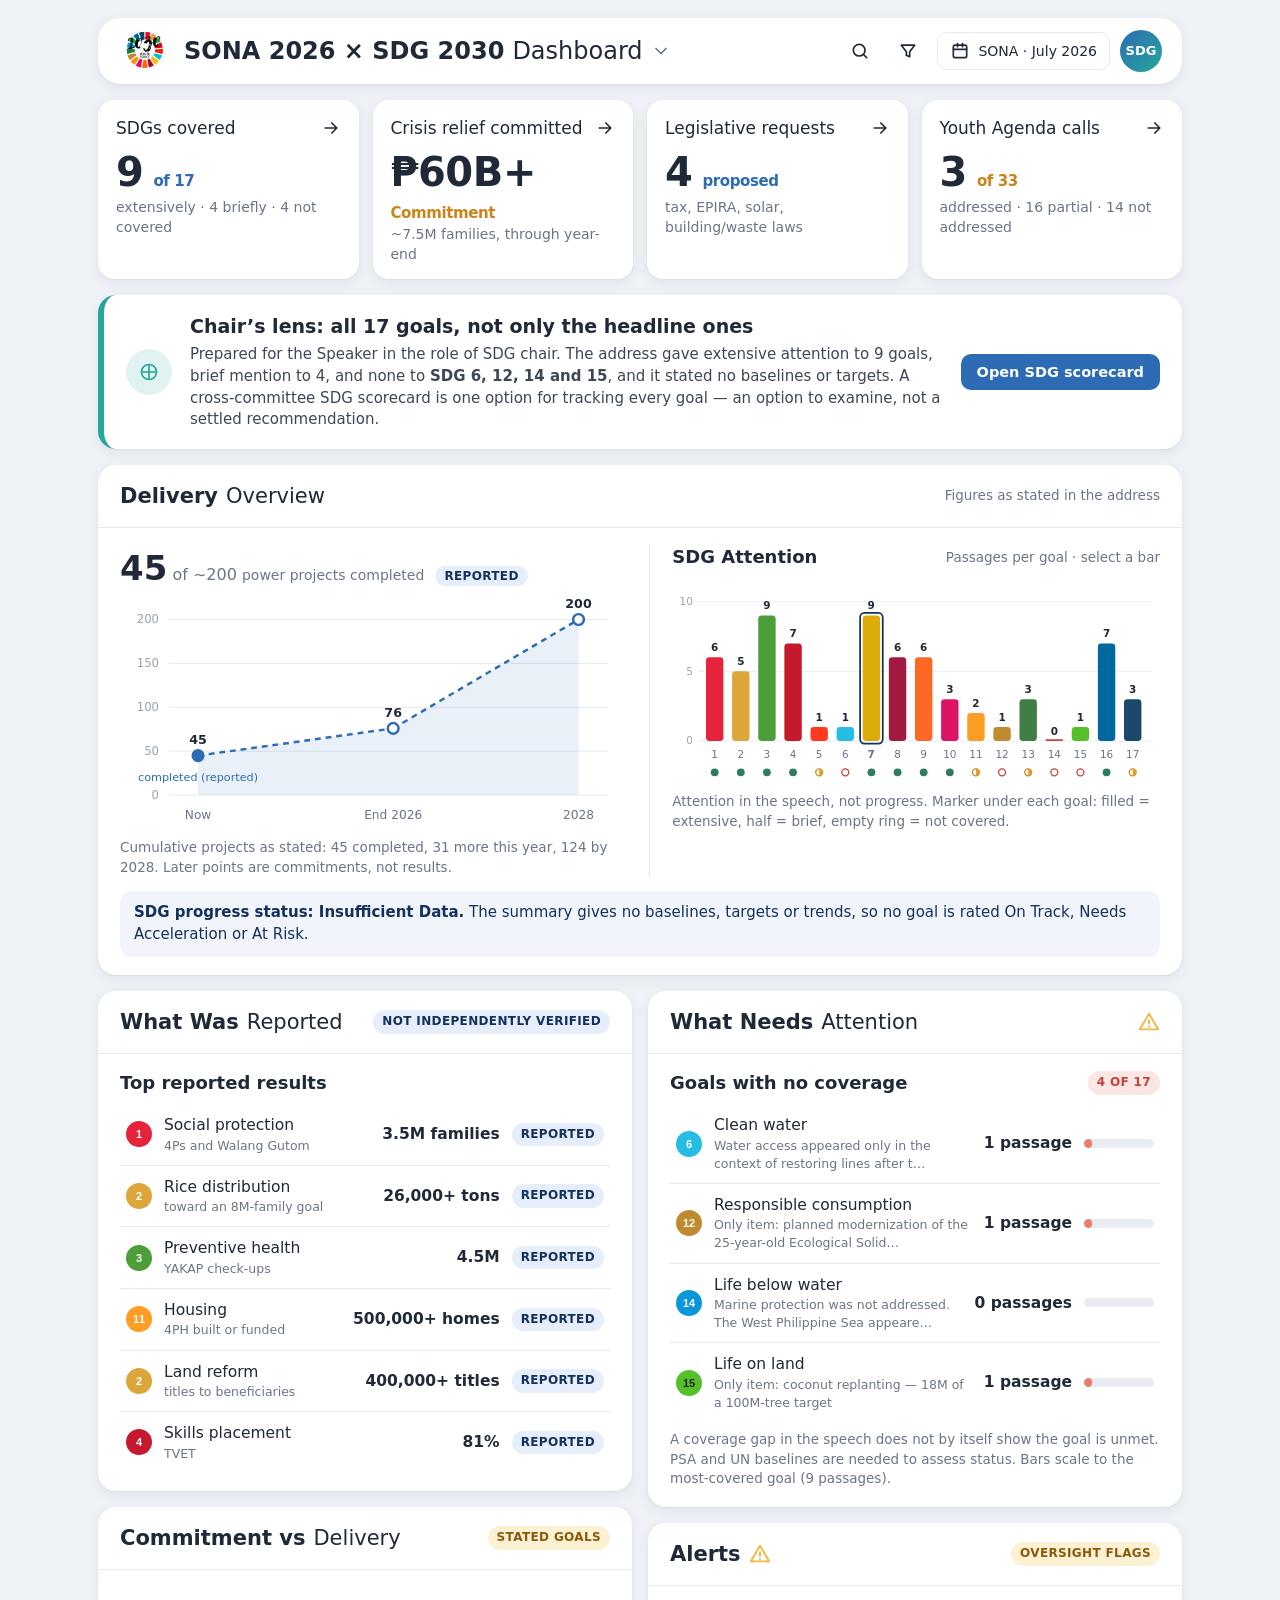
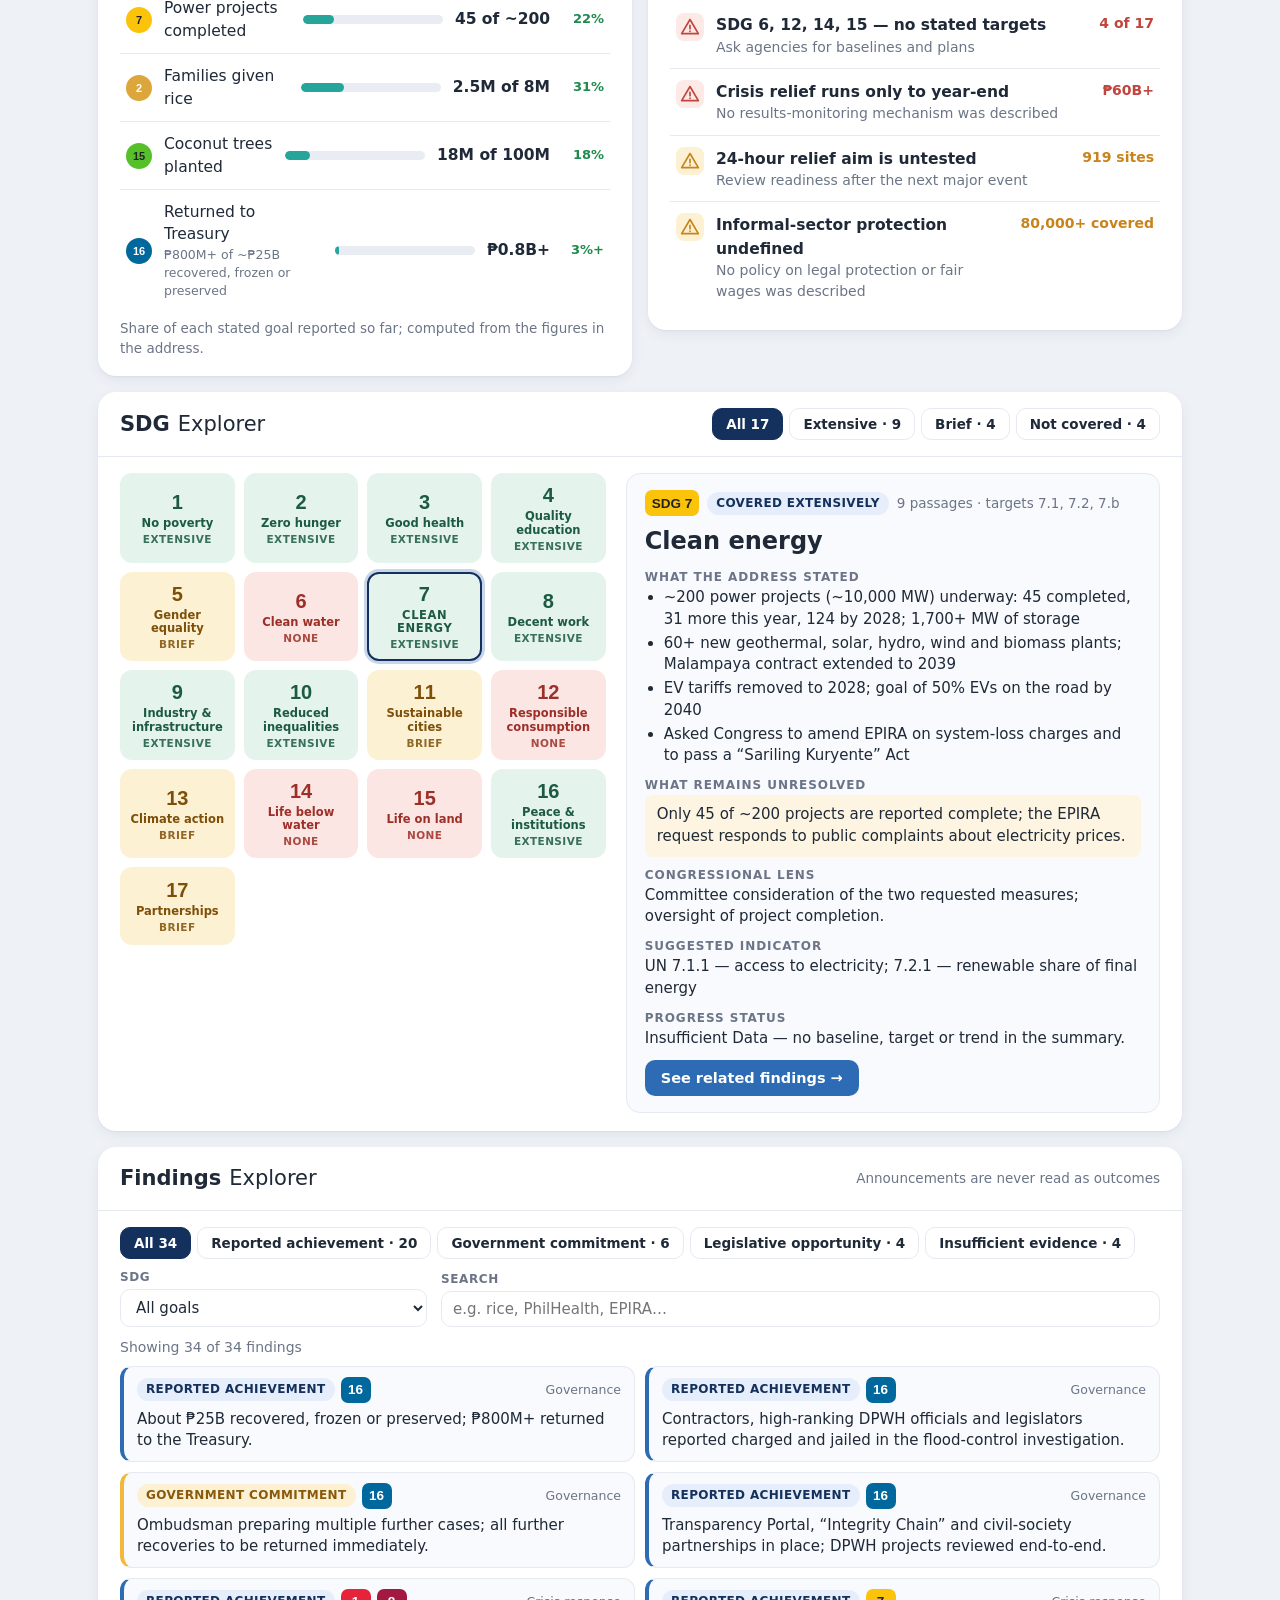
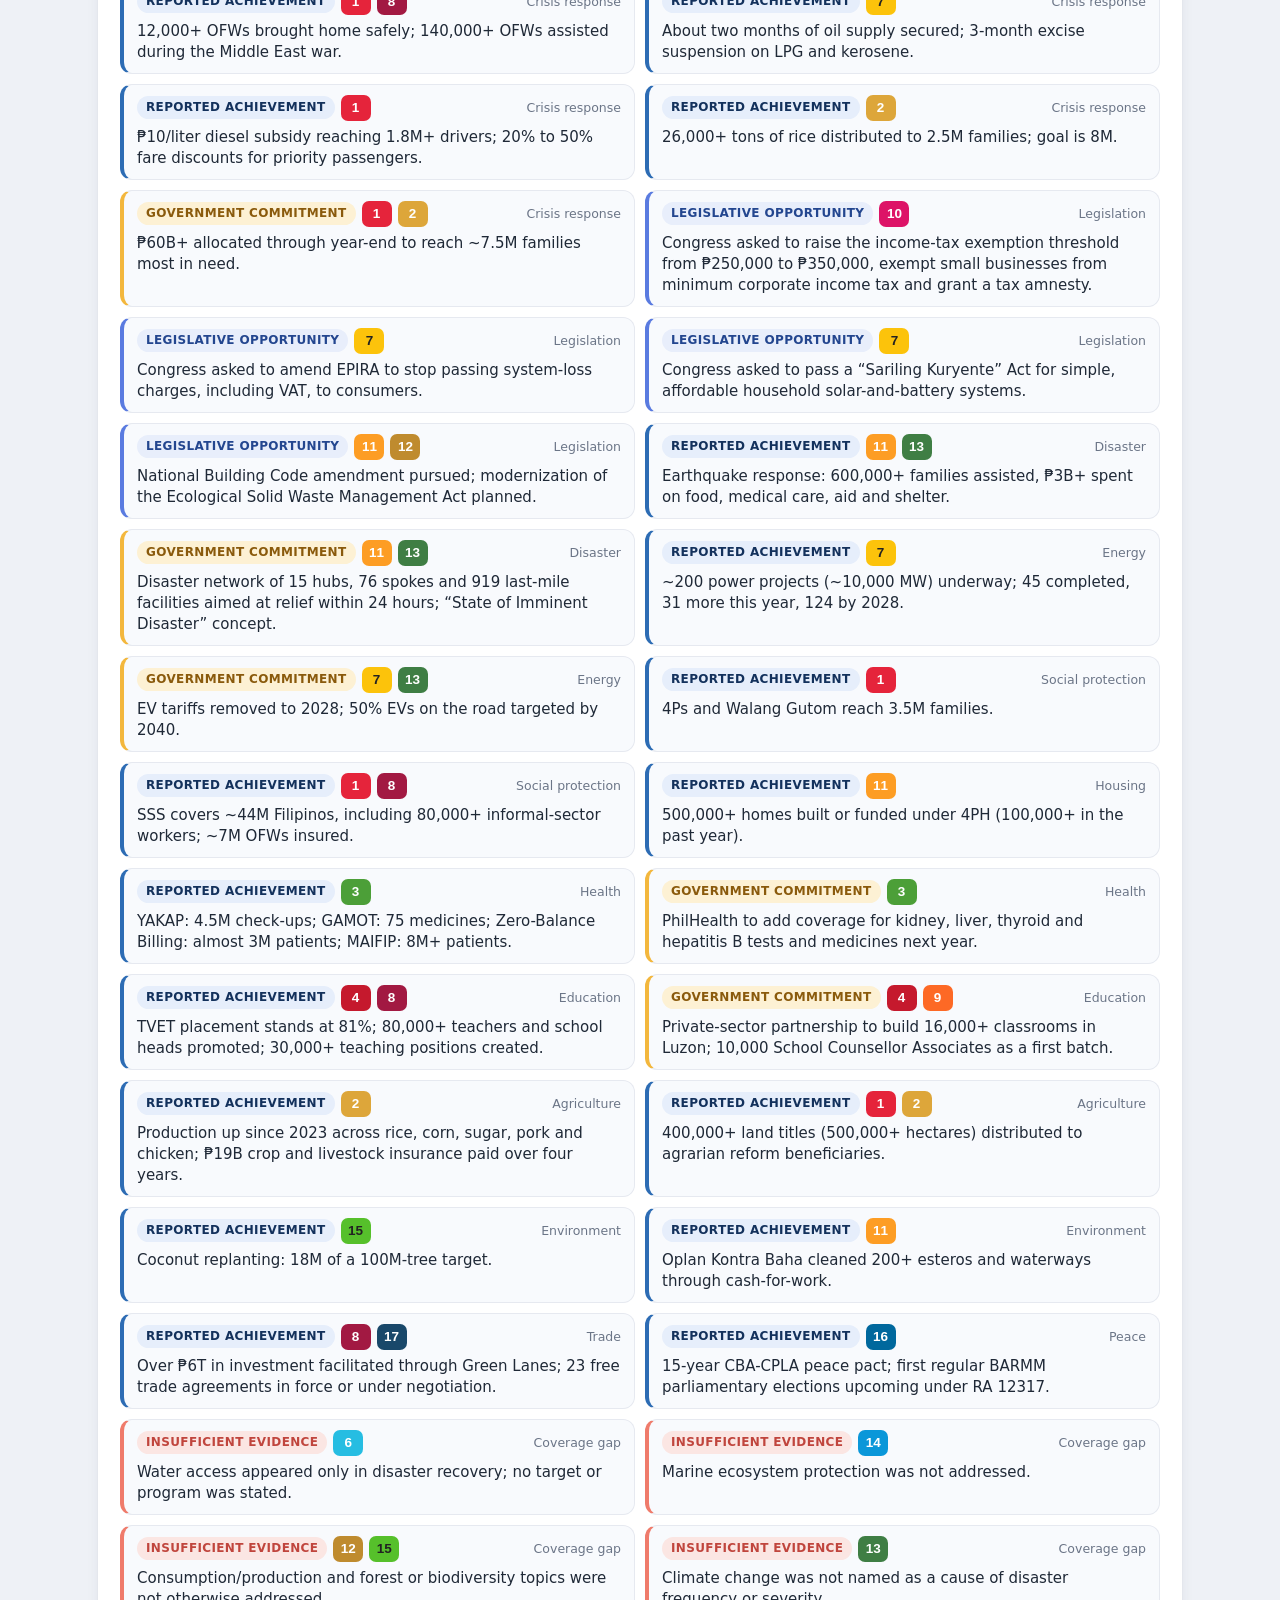
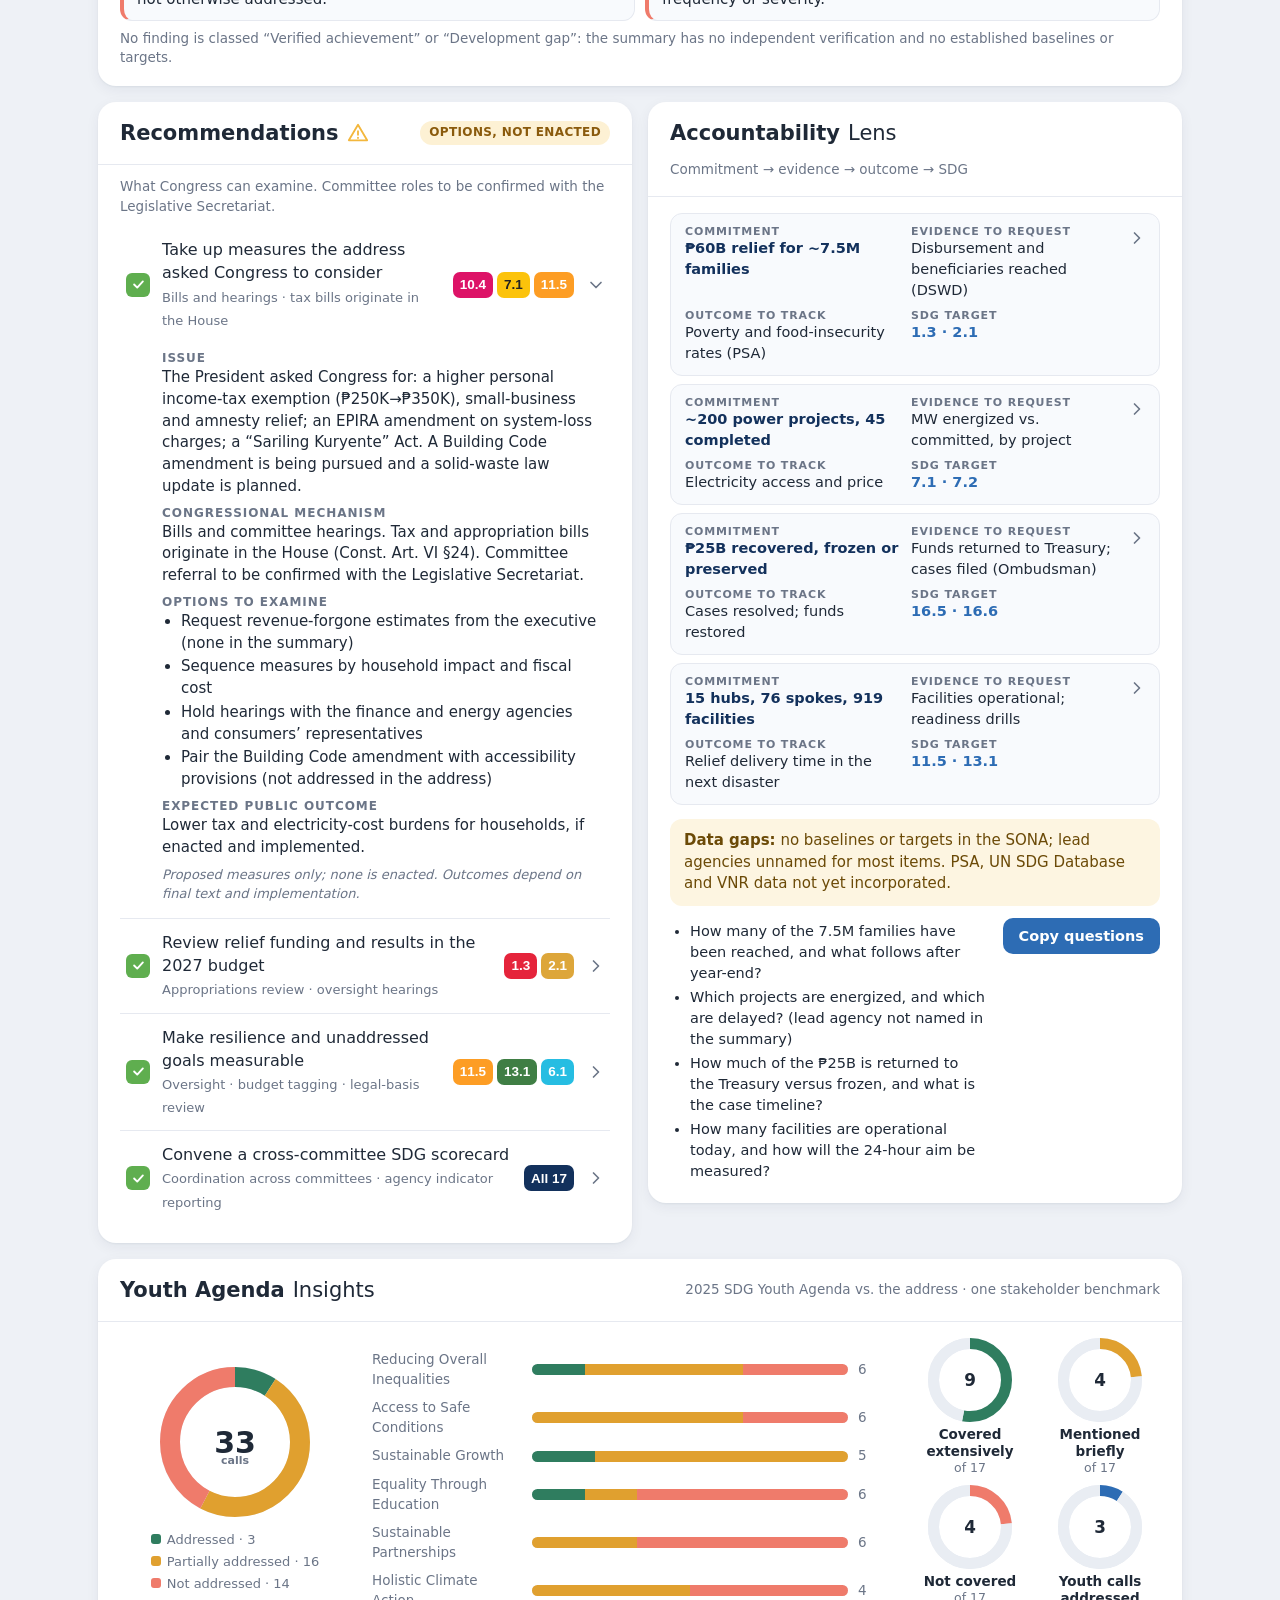
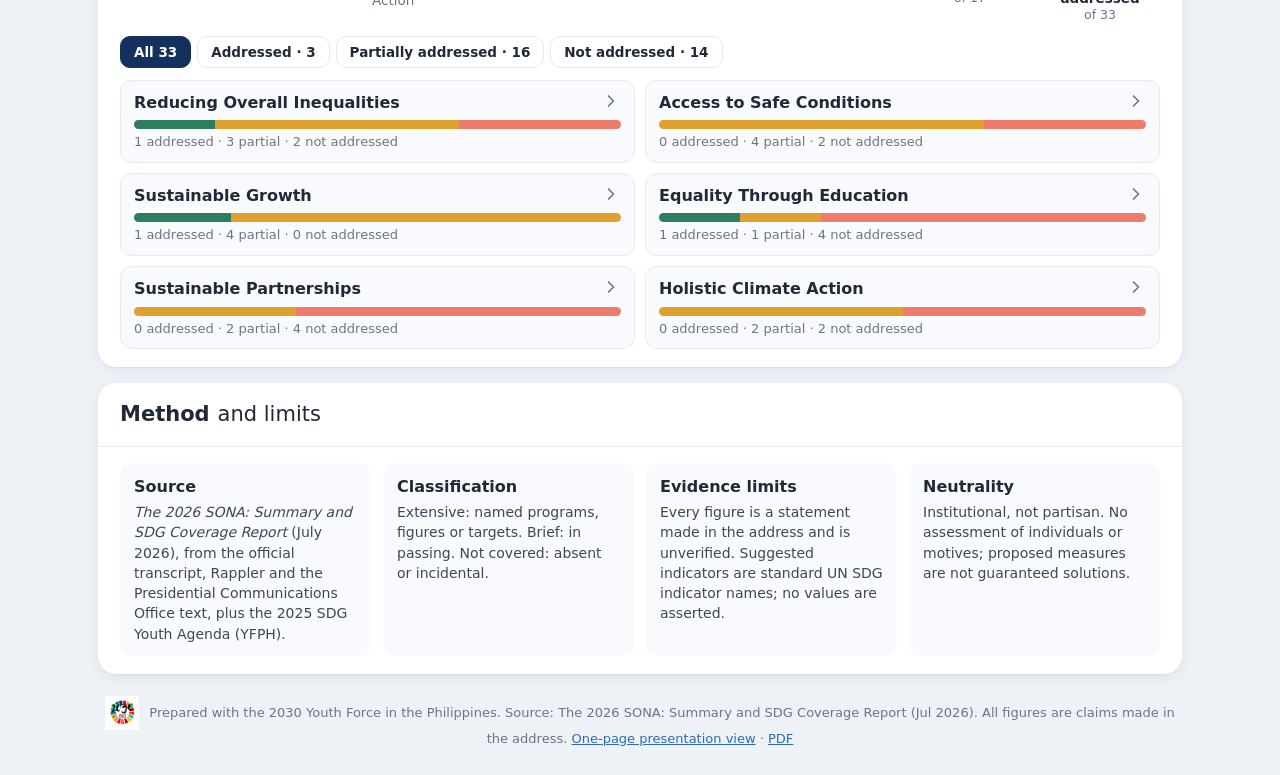
==== commit 76ce770b: "Use 2030 Youth Force logo in site header, presentation view and favicon Co-Authored-By: Claude Sonne" ====
--- a/index.html
+++ b/index.html
@@ -5,6 +5,7 @@
 <meta name="viewport" content="width=device-width, initial-scale=1">
 <title>SONA 2026 × SDG 2030 — Congressional Dashboard</title>
 <meta name="description" content="Interactive congressional briefing for the Speaker and SDG chair: what SONA 2026 reported, what remains unresolved, what Congress can do and what to monitor toward the 2030 SDGs.">
+<link rel="icon" type="image/png" href="assets/logo.png">
 <link rel="stylesheet" href="assets/style.css">
 </head>
 <body>
@@ -13,7 +14,7 @@
 <div class="app">
   <!-- top bar -->
   <header class="bar">
-    <svg class="logo" viewBox="0 0 40 40" aria-hidden="true"><path d="M20 4a16 16 0 1 0 16 16" fill="none" stroke="#2d6cb4" stroke-width="7" stroke-linecap="round"/><path d="M20 4a16 16 0 0 1 16 16" fill="none" stroke="#26a69a" stroke-width="7" stroke-linecap="round"/><circle cx="20" cy="20" r="5" fill="#f3b73d"/></svg>
+    <img class="logo" src="assets/logo.png" alt="2030 Youth Force">
     <div class="menu">
       <button class="ttl" id="menuBtn" aria-haspopup="true" aria-expanded="false">SONA 2026 × SDG 2030 <span>Dashboard</span>
         <svg class="ic" viewBox="0 0 24 24"><path d="m6 9 6 6 6-6"/></svg></button>
@@ -160,7 +161,7 @@
     </section>
   </main>
 
-  <footer class="foot">Source: The 2026 SONA: Summary and SDG Coverage Report (Jul 2026). All figures are claims made in the address. <a href="presentation.html">One-page presentation view</a> · <a href="SONA2026_SDG_Dashboard.pdf">PDF</a></footer>
+  <footer class="foot"><img src="assets/logo.png" alt="" width="34" height="34"> Prepared with the 2030 Youth Force in the Philippines. Source: The 2026 SONA: Summary and SDG Coverage Report (Jul 2026). All figures are claims made in the address. <a href="presentation.html">One-page presentation view</a> · <a href="SONA2026_SDG_Dashboard.pdf">PDF</a></footer>
 </div>
 
 <script src="assets/data.js"></script>
--- a/assets/style.css
+++ b/assets/style.css
@@ -18,7 +18,7 @@
 
 /* top bar */
 .bar{position:sticky;top:10px;z-index:30;display:flex;align-items:center;gap:14px;background:var(--card);border-radius:22px;box-shadow:var(--shadow);padding:12px 20px;margin-bottom:16px}
-.logo{width:40px;height:40px;flex:none}
+.logo{width:52px;height:52px;flex:none;object-fit:contain;margin:-6px 0}
 .menu{position:relative;flex:1;min-width:0}
 .ttl{all:unset;cursor:pointer;display:inline-flex;align-items:center;gap:8px;font-size:24px;font-weight:600;color:var(--ink);max-width:100%}
 .ttl span{font-weight:300}.ttl .ic{color:var(--gray)}
@@ -208,6 +208,7 @@
 .method{display:grid;grid-template-columns:repeat(4,1fr);gap:12px}
 .method>div{background:#f8fafd;border-radius:12px;padding:12px 14px}
 .method h3{font-size:16px;font-weight:600;margin-bottom:4px}.method p{font-size:14px;color:#3d4757}
+.foot img{vertical-align:middle;margin-right:6px}
 .foot{text-align:center;font-size:13px;color:var(--gray);padding:6px 0 18px}
 
 @media(max-width:1020px){
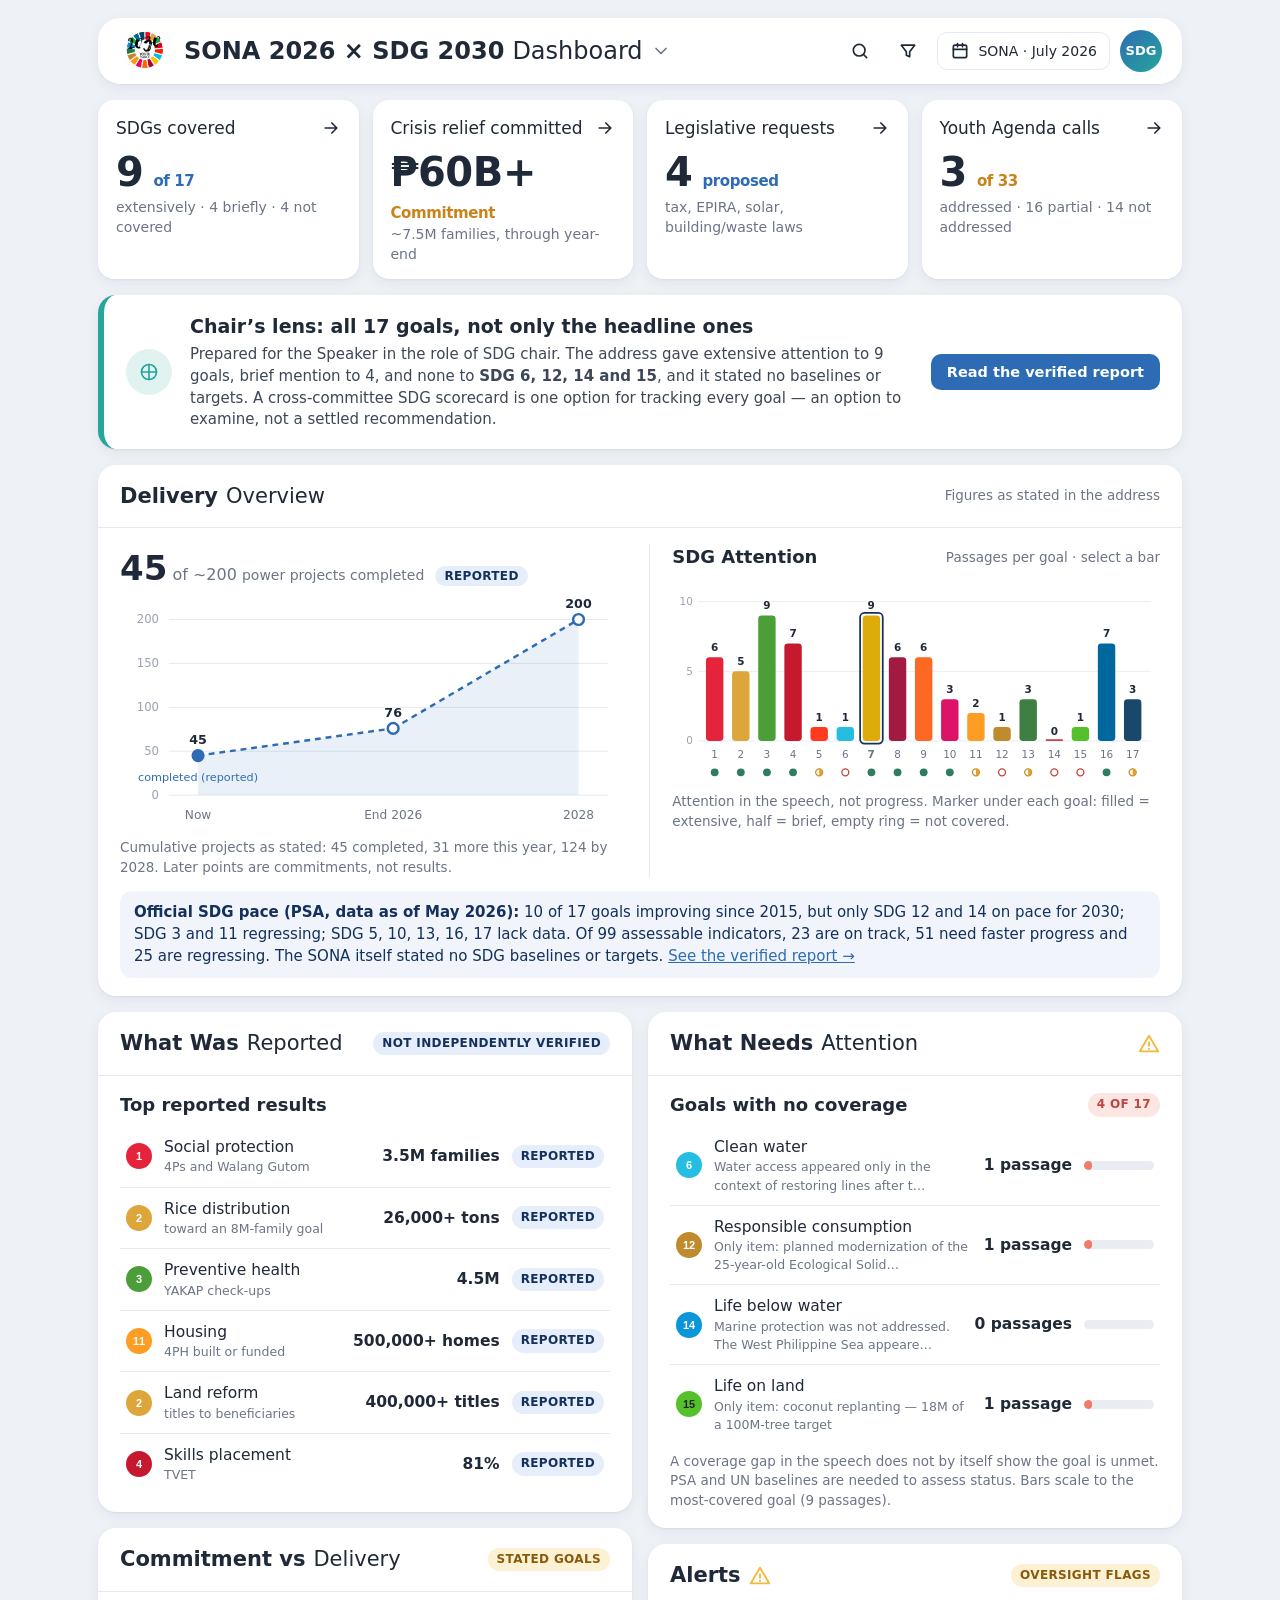
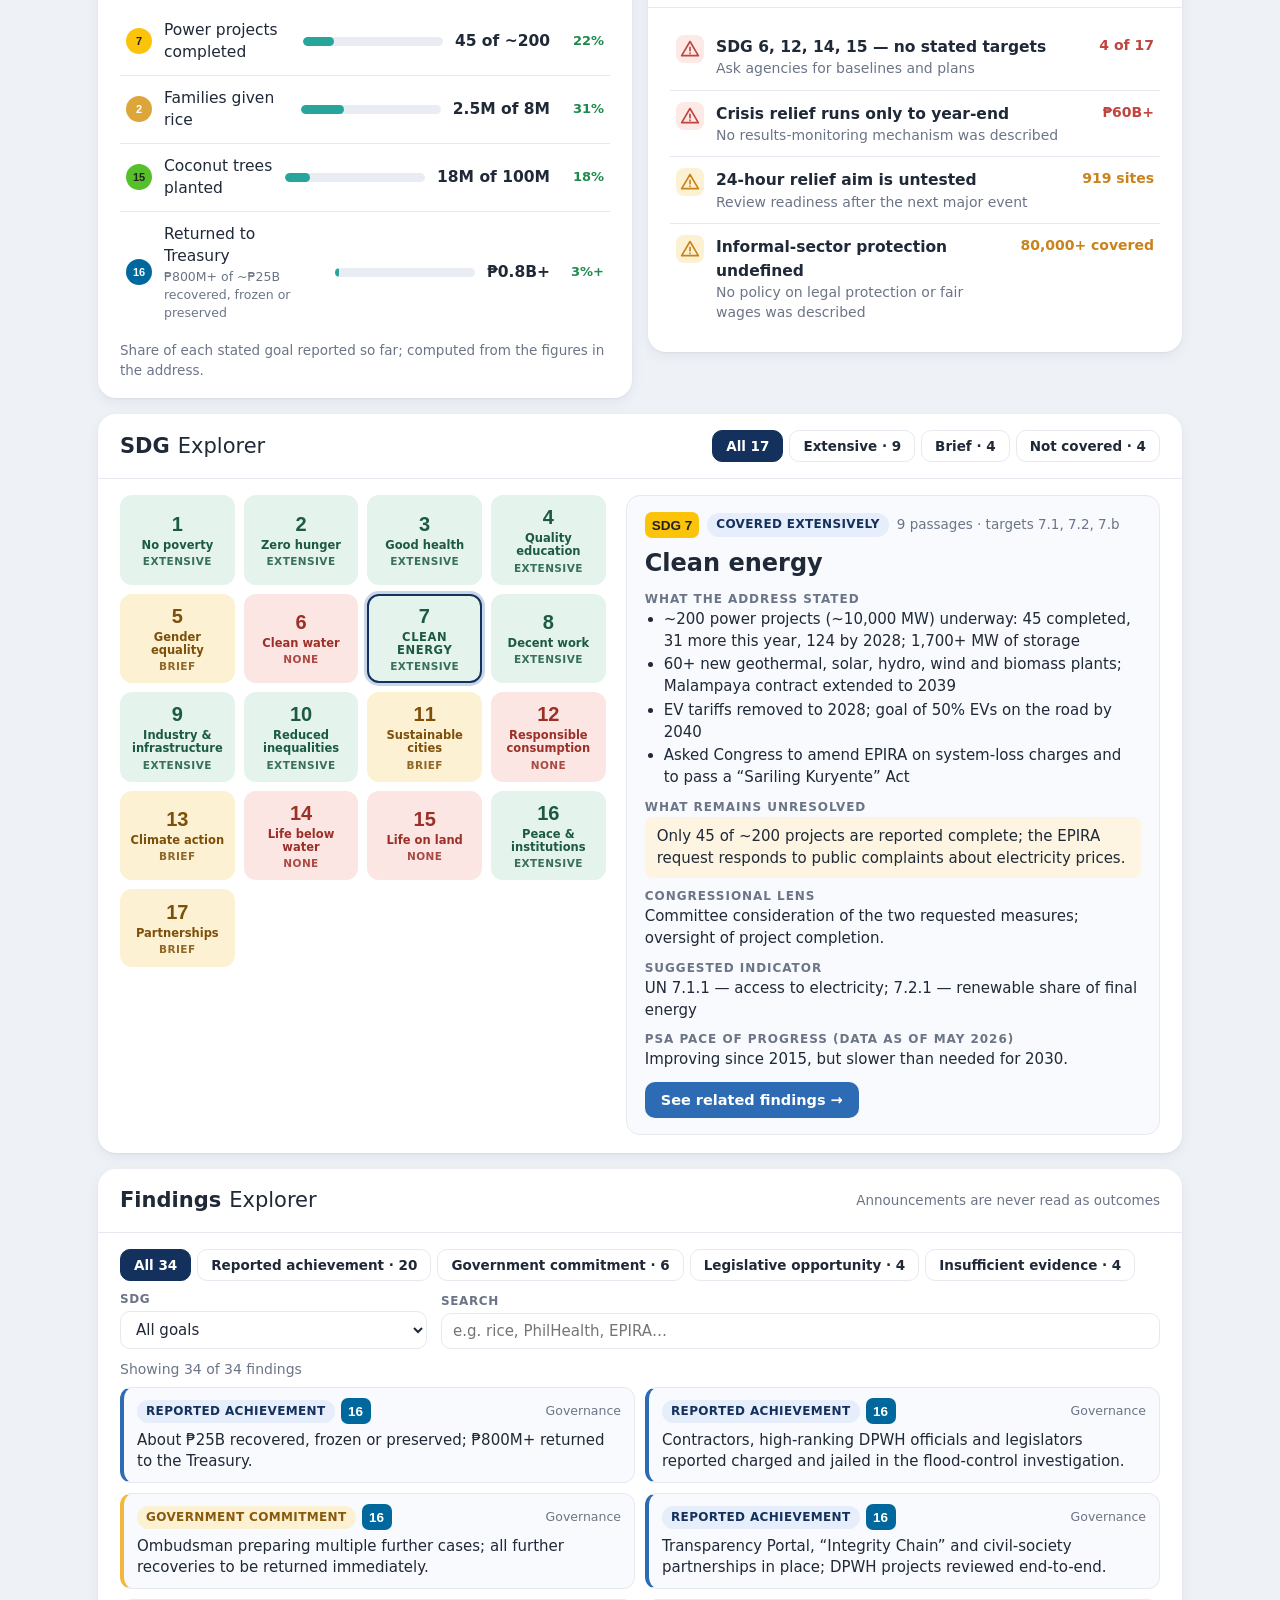
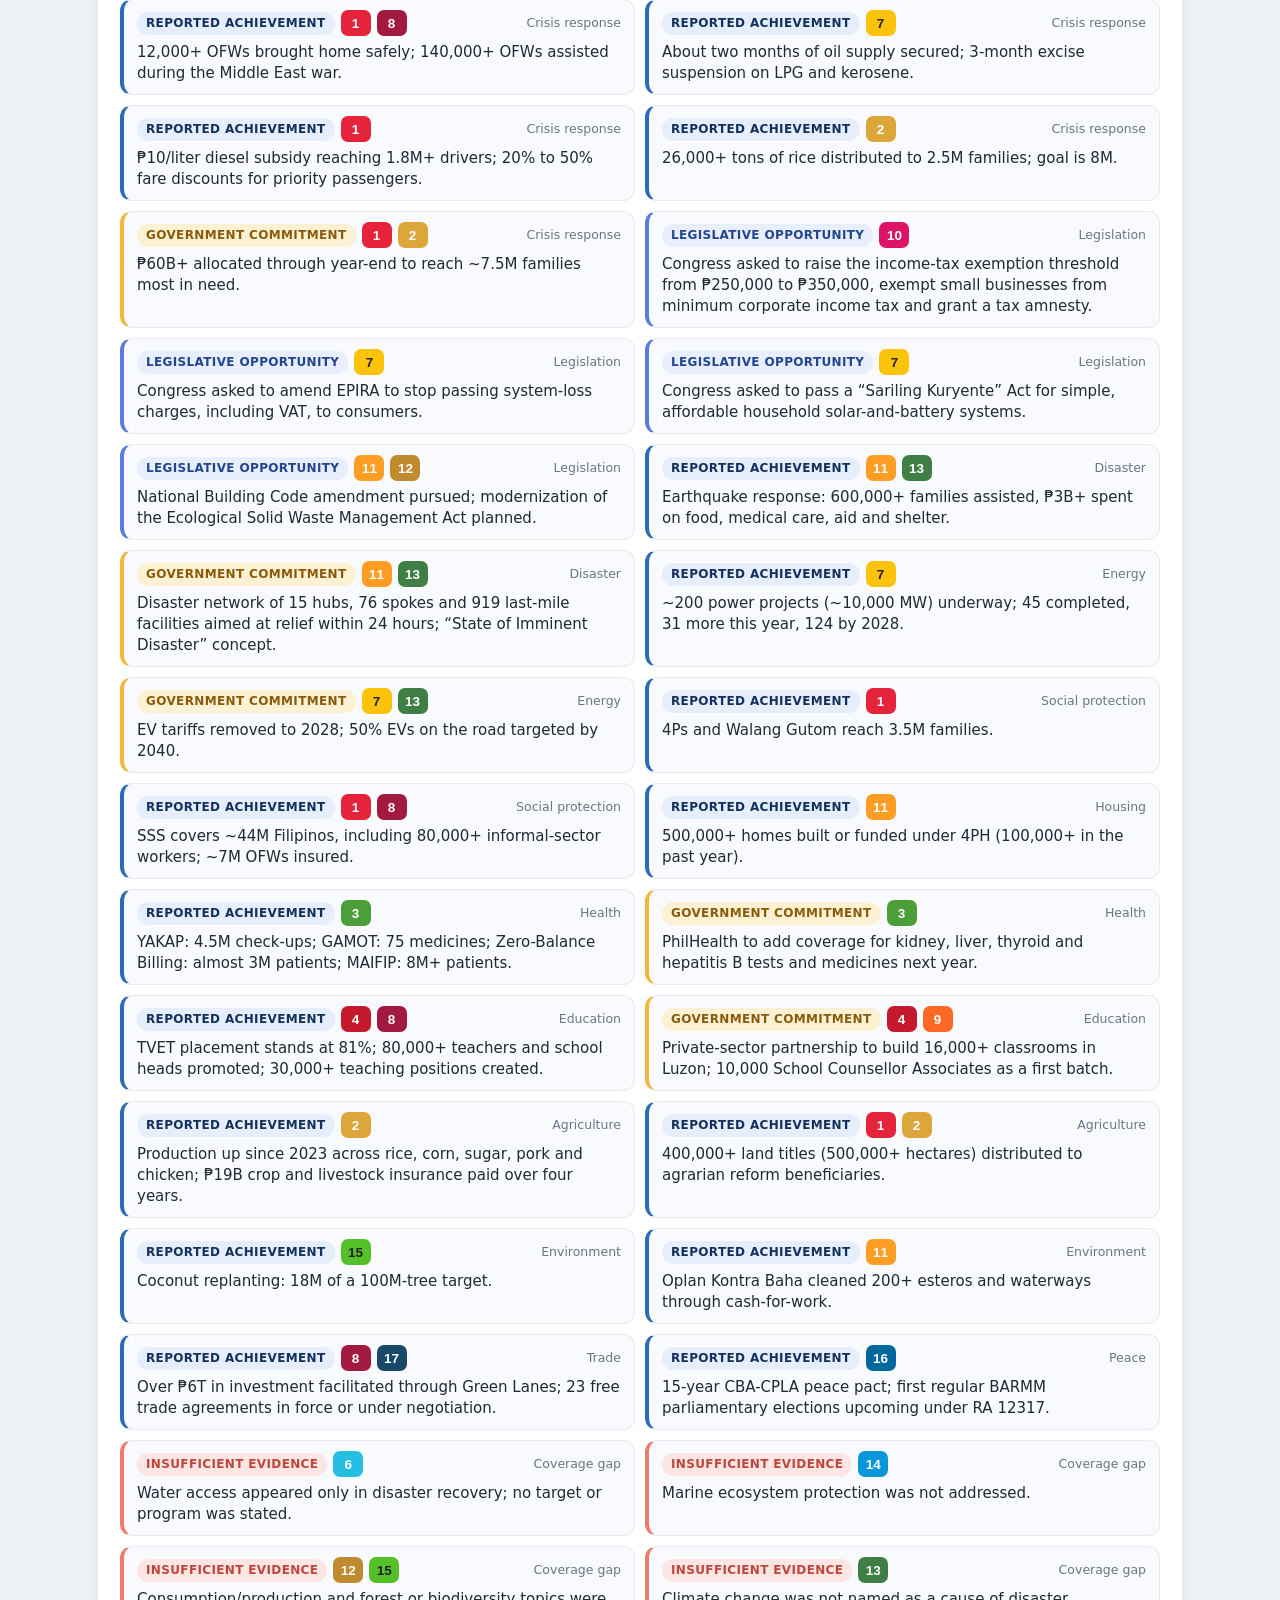
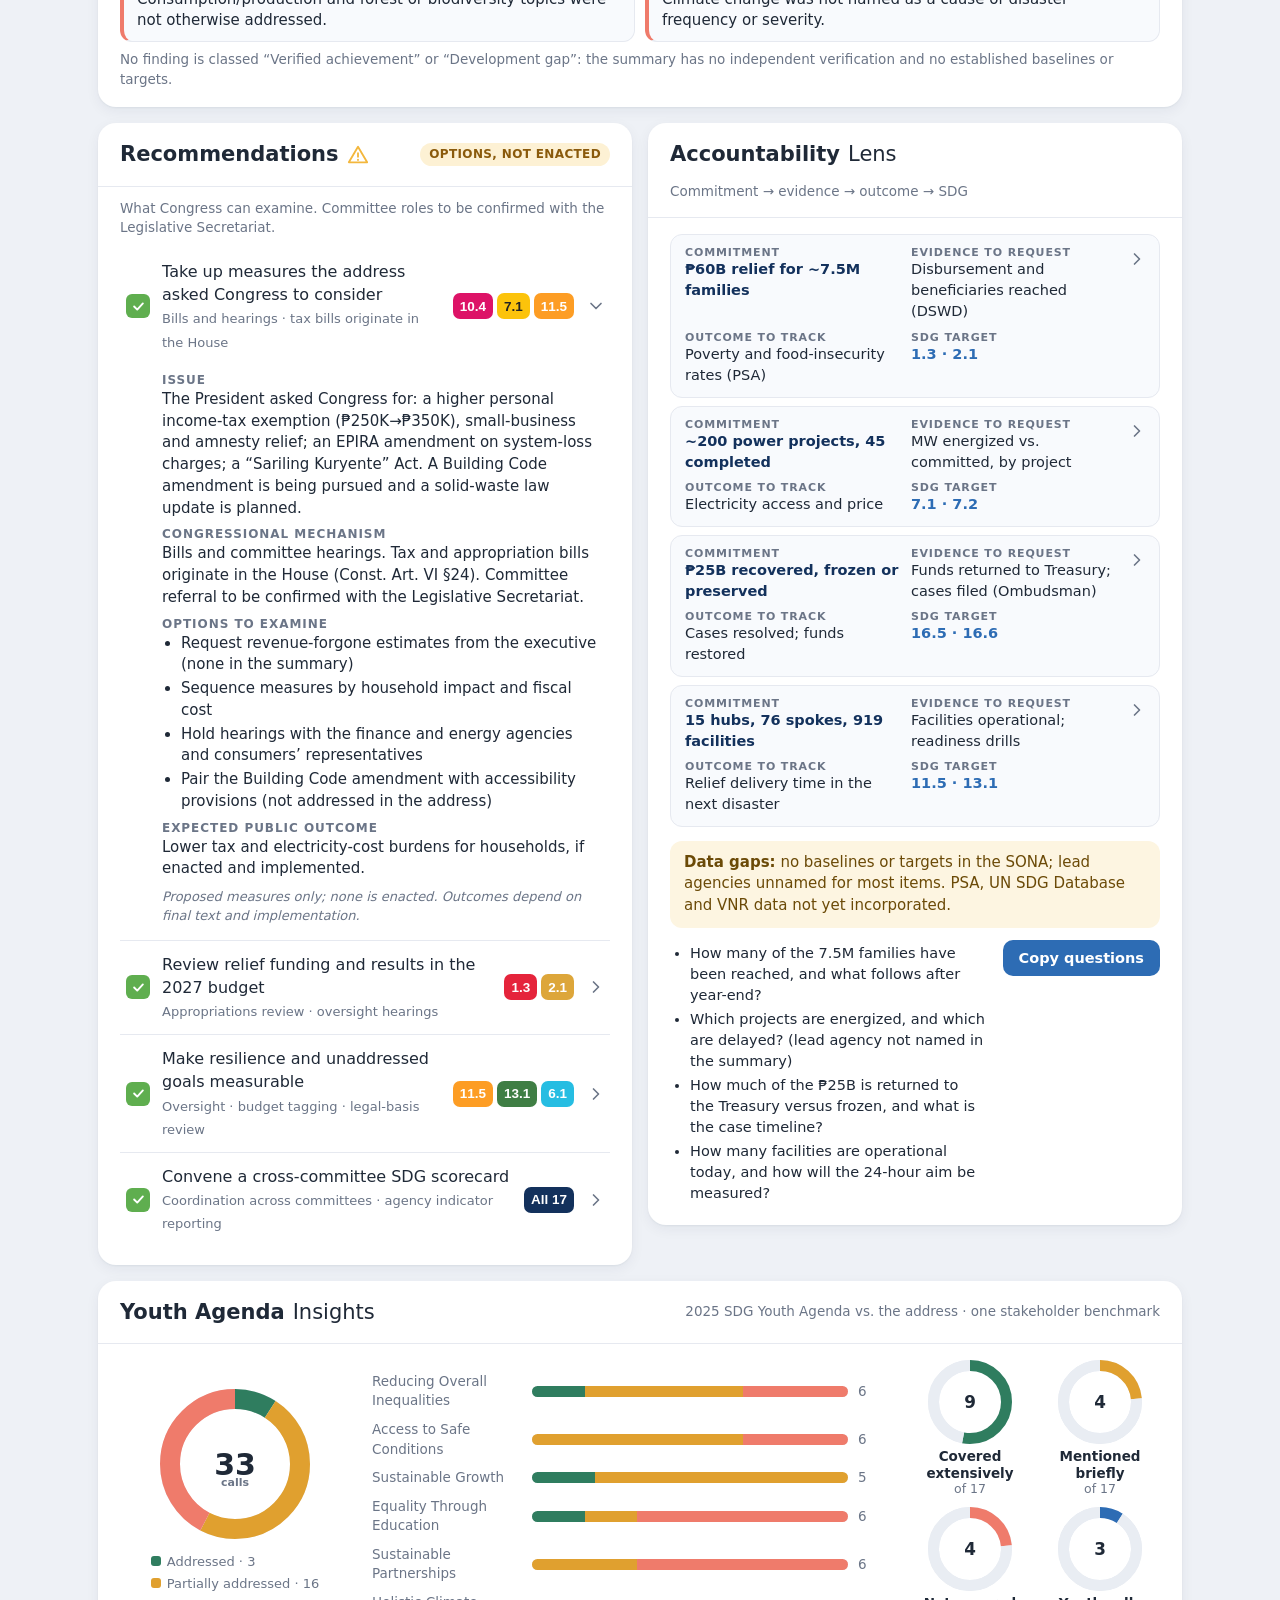
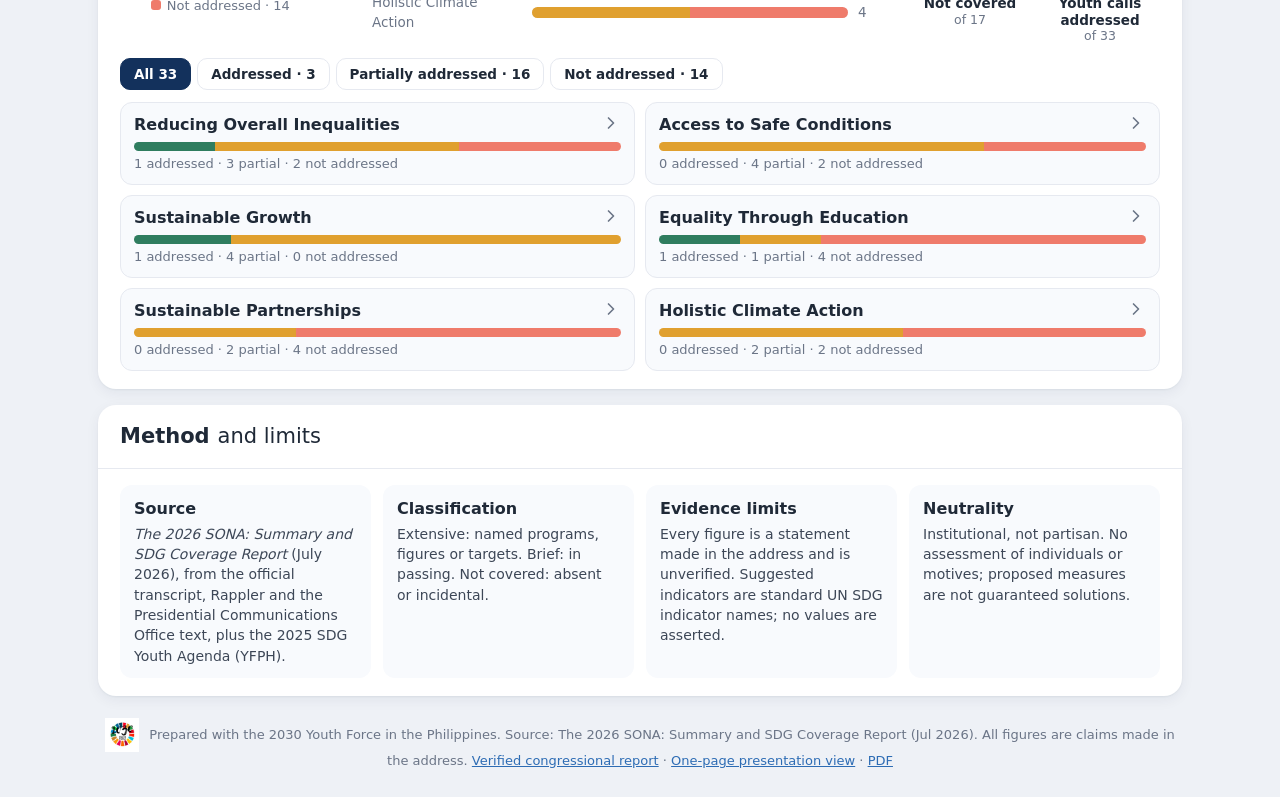
==== commit dfadc309: "Add verified congressional report, verification matrix and action summary New report.html with revis" ====
--- a/index.html
+++ b/index.html
@@ -21,7 +21,7 @@
       <nav id="menuList" class="pop" aria-label="Sections" hidden>
         <a href="#top">Overview</a><a href="#sdgs">SDG explorer</a><a href="#findings">Findings</a>
         <a href="#congress">Congress</a><a href="#monitor">Monitor</a><a href="#youth">Youth Agenda</a><a href="#method">Method</a>
-        <a href="presentation.html">Presentation view ↗</a>
+        <a href="report.html">Verified report ↗</a><a href="presentation.html">Presentation view ↗</a>
       </nav>
     </div>
     <div class="tools">
@@ -45,7 +45,7 @@
         <h2>Chair’s lens: all 17 goals, not only the headline ones</h2>
         <p>Prepared for the Speaker in the role of SDG chair. The address gave extensive attention to 9 goals, brief mention to 4, and none to <b>SDG 6, 12, 14 and 15</b>, and it stated no baselines or targets. A cross-committee SDG scorecard is one option for tracking every goal — an option to examine, not a settled recommendation.</p>
       </div>
-      <a class="btn" href="#sdgs">Open SDG scorecard</a>
+      <a class="btn" href="report.html">Read the verified report</a>
     </section>
 
     <!-- performance overview -->
@@ -63,7 +63,7 @@
           <p class="fine">Attention in the speech, not progress. Marker under each goal: filled = extensive, half = brief, empty ring = not covered.</p>
         </div>
       </div>
-      <div class="notice"><b>SDG progress status: Insufficient Data.</b> The summary gives no baselines, targets or trends, so no goal is rated On Track, Needs Acceleration or At Risk.</div>
+      <div class="notice"><b>Official SDG pace (PSA, data as of May 2026):</b> 10 of 17 goals improving since 2015, but only SDG 12 and 14 on pace for 2030; SDG 3 and 11 regressing; SDG 5, 10, 13, 16, 17 lack data. Of 99 assessable indicators, 23 are on track, 51 need faster progress and 25 are regressing. The SONA itself stated no SDG baselines or targets. <a href="report.html#situation">See the verified report →</a></div>
     </section>
 
     <!-- reported vs attention -->
@@ -161,7 +161,7 @@
     </section>
   </main>
 
-  <footer class="foot"><img src="assets/logo.png" alt="" width="34" height="34"> Prepared with the 2030 Youth Force in the Philippines. Source: The 2026 SONA: Summary and SDG Coverage Report (Jul 2026). All figures are claims made in the address. <a href="presentation.html">One-page presentation view</a> · <a href="SONA2026_SDG_Dashboard.pdf">PDF</a></footer>
+  <footer class="foot"><img src="assets/logo.png" alt="" width="34" height="34"> Prepared with the 2030 Youth Force in the Philippines. Source: The 2026 SONA: Summary and SDG Coverage Report (Jul 2026). All figures are claims made in the address. <a href="report.html">Verified congressional report</a> · <a href="presentation.html">One-page presentation view</a> · <a href="SONA2026_SDG_Dashboard.pdf">PDF</a></footer>
 </div>
 
 <script src="assets/data.js"></script>
